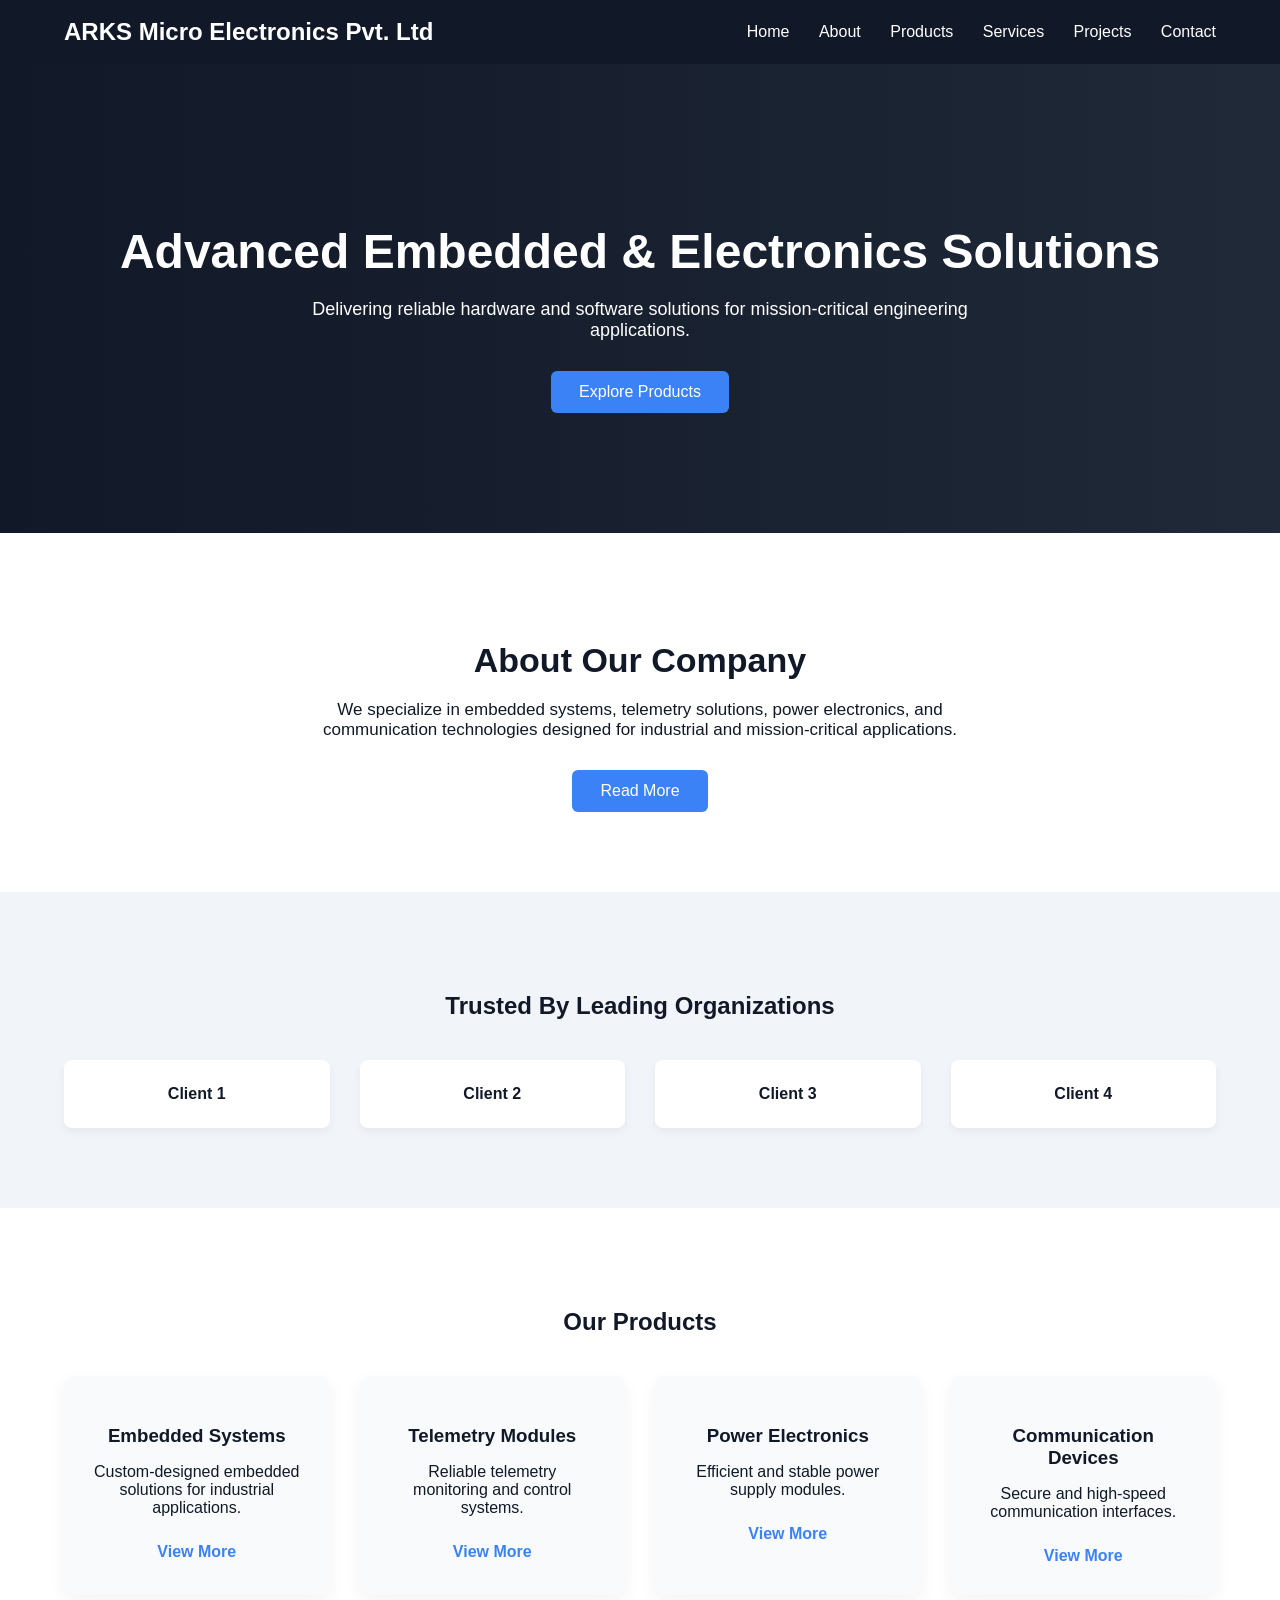
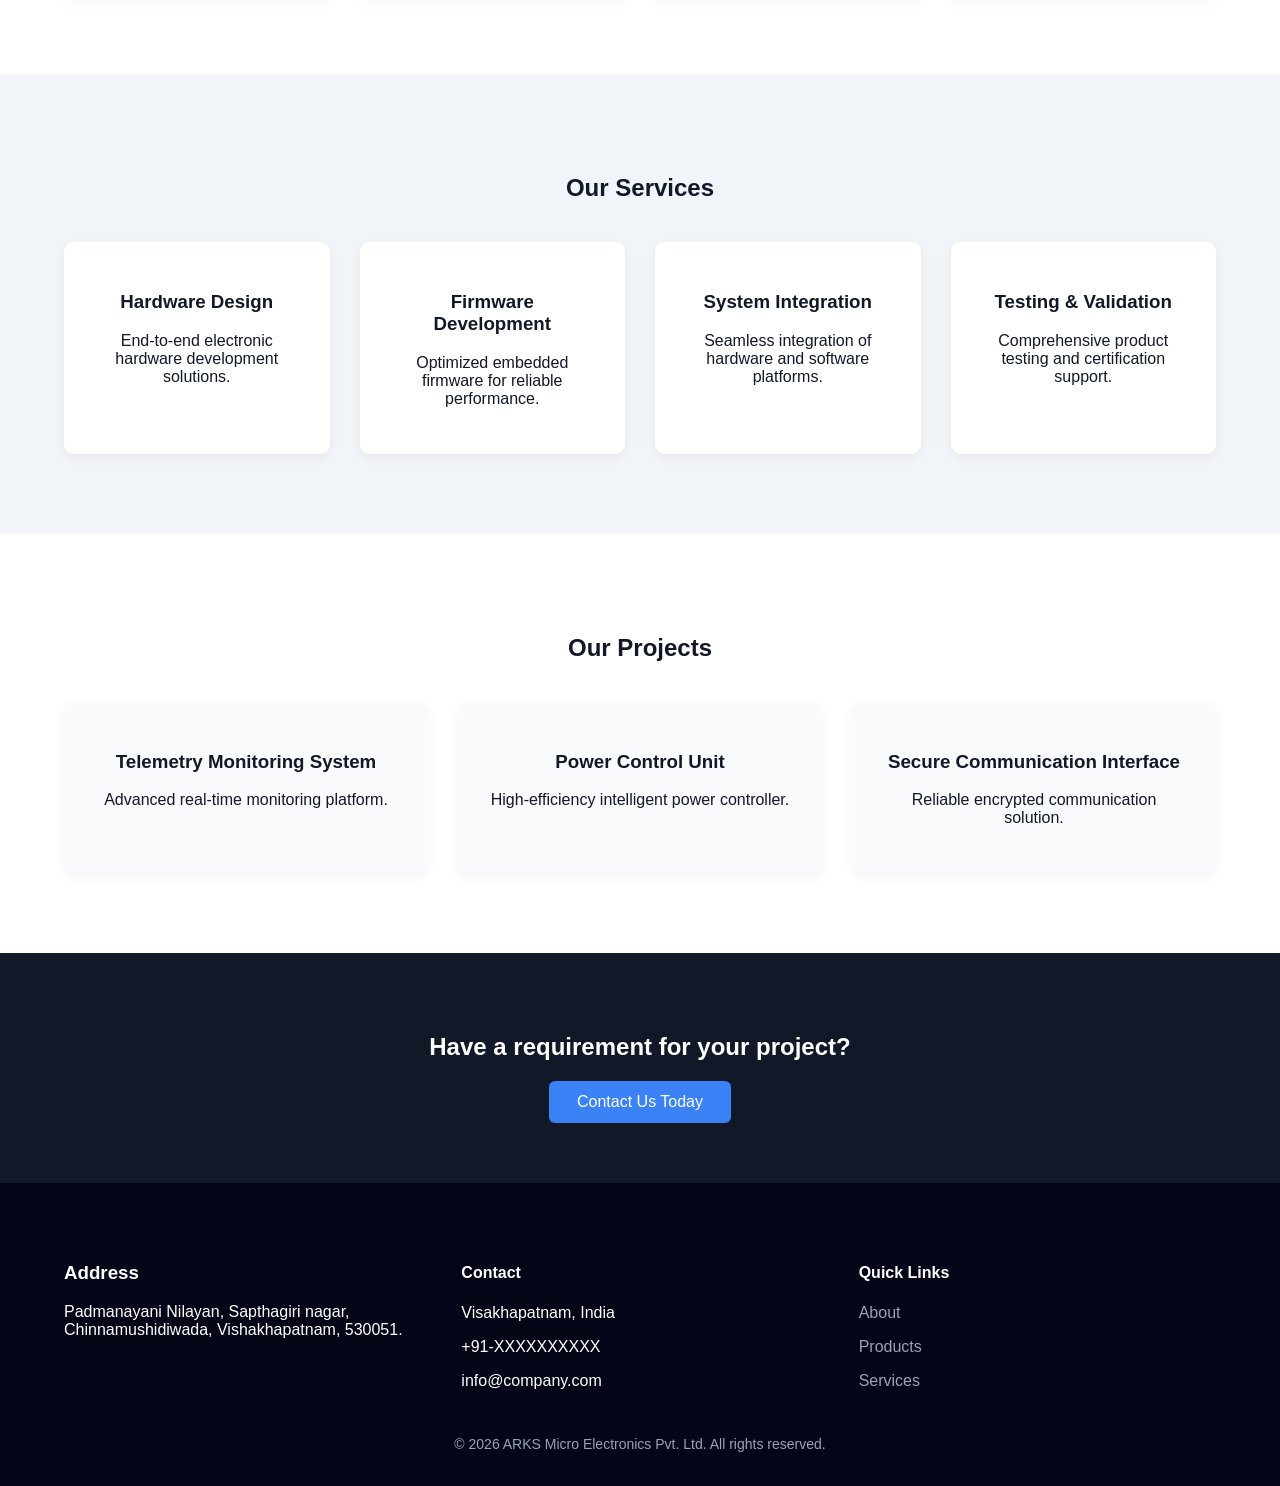
==== index.html @ 64c882c4 "added .html pages for home page" ====
<!DOCTYPE html>
<html lang="en">
<head>

<meta charset="UTF-8">
<meta name="viewport" content="width=device-width, initial-scale=1.0">

<title>ARKS Micro Electronics</title>

<link href="https://fonts.googleapis.com/css2?family=Inter:wght@300;400;600;700&display=swap" rel="stylesheet">

<link rel="stylesheet" href="css/style.css">

</head>

<body>

<header class="header">

<div class="container">

<div class="logo">
ARKS Micro Electronics Pvt. Ltd
</div>

<nav class="nav">

<a href="index.html">Home</a>
<a href="about.html">About</a>
<a href="products.html">Products</a>
<a href="services.html">Services</a>
<a href="projects.html">Projects</a>
<a href="contact.html">Contact</a>

</nav>

</div>

</header>

<section class="hero">

<div class="container">

<h1>Advanced Embedded & Electronics Solutions</h1>

<p>
Delivering reliable hardware and software solutions
for mission-critical engineering applications.
</p>

<a href="products.html" class="btn">
Explore Products
</a>

</div>

</section>

<section class="about-preview">

<div class="container">

<h2>About Our Company</h2>

<p>

We specialize in embedded systems, telemetry solutions,
power electronics, and communication technologies
designed for industrial and mission-critical applications.

</p>

<a href="about.html" class="btn">
Read More
</a>

</div>

</section>

<section class="clients">

<div class="container">

<h2>Trusted By Leading Organizations</h2>

<div class="client-grid">

<div>Client 1</div>
<div>Client 2</div>
<div>Client 3</div>
<div>Client 4</div>

</div>

</div>

</section>


<section class="products-preview">

<div class="container">

<h2>Our Products</h2>

<div class="product-grid">

<div class="card">
<h3>Embedded Systems</h3>
<p>Custom-designed embedded solutions for industrial applications.</p>
<a href="products.html">View More</a>
</div>

<div class="card">
<h3>Telemetry Modules</h3>
<p>Reliable telemetry monitoring and control systems.</p>
<a href="products.html">View More</a>
</div>

<div class="card">
<h3>Power Electronics</h3>
<p>Efficient and stable power supply modules.</p>
<a href="products.html">View More</a>
</div>

<div class="card">
<h3>Communication Devices</h3>
<p>Secure and high-speed communication interfaces.</p>
<a href="products.html">View More</a>
</div>

</div>

</div>

</section>


<section class="services-preview">

<div class="container">

<h2>Our Services</h2>

<div class="service-grid">

<div class="service-box">
<h3>Hardware Design</h3>
<p>End-to-end electronic hardware development solutions.</p>
</div>

<div class="service-box">
<h3>Firmware Development</h3>
<p>Optimized embedded firmware for reliable performance.</p>
</div>

<div class="service-box">
<h3>System Integration</h3>
<p>Seamless integration of hardware and software platforms.</p>
</div>

<div class="service-box">
<h3>Testing & Validation</h3>
<p>Comprehensive product testing and certification support.</p>
</div>

</div>

</div>

</section>


<section class="projects-preview">

<div class="container">

<h2>Our Projects</h2>

<div class="project-grid">

<div class="project-card">
<h3>Telemetry Monitoring System</h3>
<p>Advanced real-time monitoring platform.</p>
</div>

<div class="project-card">
<h3>Power Control Unit</h3>
<p>High-efficiency intelligent power controller.</p>
</div>

<div class="project-card">
<h3>Secure Communication Interface</h3>
<p>Reliable encrypted communication solution.</p>
</div>

</div>

</div>

</section>


<section class="contact-strip">

<div class="container">

<h2>Have a requirement for your project?</h2>

<a href="contact.html" class="btn">
Contact Us Today
</a>

</div>

</section>


<footer class="footer">

<div class="container footer-grid">

<div>
<h3>Address</h3>
<p>Padmanayani Nilayan, Sapthagiri nagar, Chinnamushidiwada, Vishakhapatnam, 530051.</p>
</div>

<div>
<h4>Contact</h4>
<p>Visakhapatnam, India</p>
<p>+91-XXXXXXXXXX</p>
<p>info@company.com</p>
</div>

<div>
<h4>Quick Links</h4>
<p><a href="about.html">About</a></p>
<p><a href="products.html">Products</a></p>
<p><a href="services.html">Services</a></p>
</div>

</div>

<p class="copyright">
© 2026 ARKS Micro Electronics Pvt. Ltd. All rights reserved.
</p>

</footer>
---- css/style.css ----
body{
margin:0;
font-family:Arial, sans-serif;;
background:#f8fafc;
color:#111827;
}

/* container */

.container{
width:90%;
max-width:1200px;
margin:auto;
}

/* header */

.header{
background:#111827;
padding:18px 0;
box-shadow:0 4px 10px rgba(0,0,0,0.1);
}

/* navbar layout */

.header .container{
display:flex;
justify-content:space-between;
align-items:center;
}

/* logo */

.logo{
color:white;
font-size:24px;
font-weight:bold;
}

/* navigation */

.nav a{
color:white;
text-decoration:none;
margin-left:25px;
font-size:16px;
transition:0.3s;
}

/* hover effect */

.nav a:hover{
color:#3b82f6;
}

.hero{
background:linear-gradient(to right,#111827,#1f2937);
color:white;
padding:120px 0;
text-align:center;
}

.hero h1{
font-size:48px;
margin-bottom:20px;
}

.hero p{
font-size:18px;
max-width:700px;
margin:auto;
margin-bottom:30px;
}

/* button */

.btn{
display:inline-block;
padding:12px 28px;
background:#3b82f6;
color:white;
text-decoration:none;
border-radius:6px;
transition:0.3s;
}

.btn:hover{
background:#2563eb;
}

.about-preview{
padding:80px 0;
text-align:center;
background:white;
}

.about-preview h2{
font-size:34px;
margin-bottom:20px;
}

.about-preview p{
max-width:700px;
margin:auto;
margin-bottom:30px;
font-size:17px;
}

.clients{
background:#f1f5f9;
padding:80px 0;
text-align:center;
}

.client-grid{
display:grid;
grid-template-columns:repeat(4,1fr);
gap:30px;
margin-top:40px;
}

.client-grid div{
background:white;
padding:25px;
border-radius:8px;
box-shadow:0 4px 10px rgba(0,0,0,0.05);
font-weight:bold;
}


.products-preview{
padding:80px 0;
background:white;
text-align:center;
}

.product-grid{
display:grid;
grid-template-columns:repeat(4,1fr);
gap:30px;
margin-top:40px;
}

.card{
background:#f8fafc;
padding:30px;
border-radius:10px;
box-shadow:0 6px 18px rgba(0,0,0,0.05);
transition:0.3s;
}

.card:hover{
transform:translateY(-8px);
box-shadow:0 12px 30px rgba(0,0,0,0.08);
}

.card h3{
margin-bottom:15px;
}

.card a{
display:inline-block;
margin-top:10px;
color:#3b82f6;
text-decoration:none;
font-weight:bold;
}


.services-preview{
background:#f1f5f9;
padding:80px 0;
text-align:center;
}

.service-grid{
display:grid;
grid-template-columns:repeat(4,1fr);
gap:30px;
margin-top:40px;
}

.service-box{
background:white;
padding:30px;
border-radius:10px;
box-shadow:0 4px 12px rgba(0,0,0,0.05);
transition:0.3s;
}

.service-box:hover{
transform:translateY(-6px);
}


.projects-preview{
padding:80px 0;
background:white;
text-align:center;
}

.project-grid{
display:grid;
grid-template-columns:repeat(3,1fr);
gap:30px;
margin-top:40px;
}

.project-card{
background:#f8fafc;
padding:30px;
border-radius:10px;
box-shadow:0 4px 12px rgba(0,0,0,0.05);
transition:0.3s;
}

.project-card:hover{
transform:translateY(-6px);
}


.contact-strip{
background:#111827;
color:white;
padding:60px 0;
text-align:center;
}

.contact-strip h2{
margin-bottom:20px;
}


.footer{
background:#020617;
color:white;
padding:60px 0 20px 0;
}

.footer-grid{
display:grid;
grid-template-columns:repeat(3,1fr);
gap:40px;
}

.footer a{
color:#9ca3af;
text-decoration:none;
}

.footer a:hover{
color:white;
}

.copyright{
text-align:center;
margin-top:30px;
font-size:14px;
color:#9ca3af;
}



/* PAGE TITLE SECTION */

.page-title{

background:#1f2937;
color:white;
padding:80px 0;
text-align:center;

}

.page-title h1{

font-size:40px;
margin-bottom:10px;

}


/* ABOUT PAGE SECTIONS */

.about-section{

padding:70px 0;

}

.light-bg{

background:#f1f5f9;

}

.about-section h2{

margin-bottom:20px;

font-size:30px;

}

.about-section p{

max-width:800px;

font-size:18px;

line-height:1.7;

}


/* PRODUCTS PAGE LAYOUT */

.products-page{

padding:80px 0;

}

/* CATEGORY BAR (HORIZONTAL) */

.category-bar{

display:flex;

justify-content:center;

gap:20px;

margin-bottom:40px;

flex-wrap:wrap;

}


.category-btn{

padding:12px 22px;

border:none;

background:#e5e7eb;

color:#111827;

font-size:16px;

font-weight:600;

border-radius:30px;

cursor:pointer;

transition:0.3s;

}


/* hover effect */

.category-bar button:hover{

background:#3b82f6;

color:white;

}

/* ACTIVE CATEGORY BUTTON */

.category-btn.active{

background:#2563eb;

color:white;

box-shadow:0 6px 18px rgba(37,99,235,0.35);

}

/* PRODUCT CARDS */

.product-card{

background:#f8fafc;

padding:25px;

margin-bottom:20px;

border-radius:10px;

box-shadow:0 5px 15px rgba(0,0,0,0.05);

transition:0.3s;

}


.product-card:hover{

transform:translateY(-5px);

}


/* HIDE ALL CATEGORIES FIRST */

.product-category{

display:none;

grid-template-columns:repeat(2,1fr);

gap:25px;

}


/* SHOW DEFAULT CATEGORY */

.product-category.embedded{

display:grid;

}


/* PRODUCT CARD IMPROVEMENT */

.product-card{

background:white;

padding:25px;

border-radius:12px;

box-shadow:0 8px 25px rgba(0,0,0,0.06);

transition:0.3s;

}


.product-card:hover{

transform:translateY(-6px);

box-shadow:0 14px 35px rgba(0,0,0,0.12);

}


/* SHOW FIRST CATEGORY DEFAULT */

.product-category.embedded{

display:block;

}


.product-card img{

width:100%;

height:auto;

border-radius:8px;

margin-bottom:15px;

}
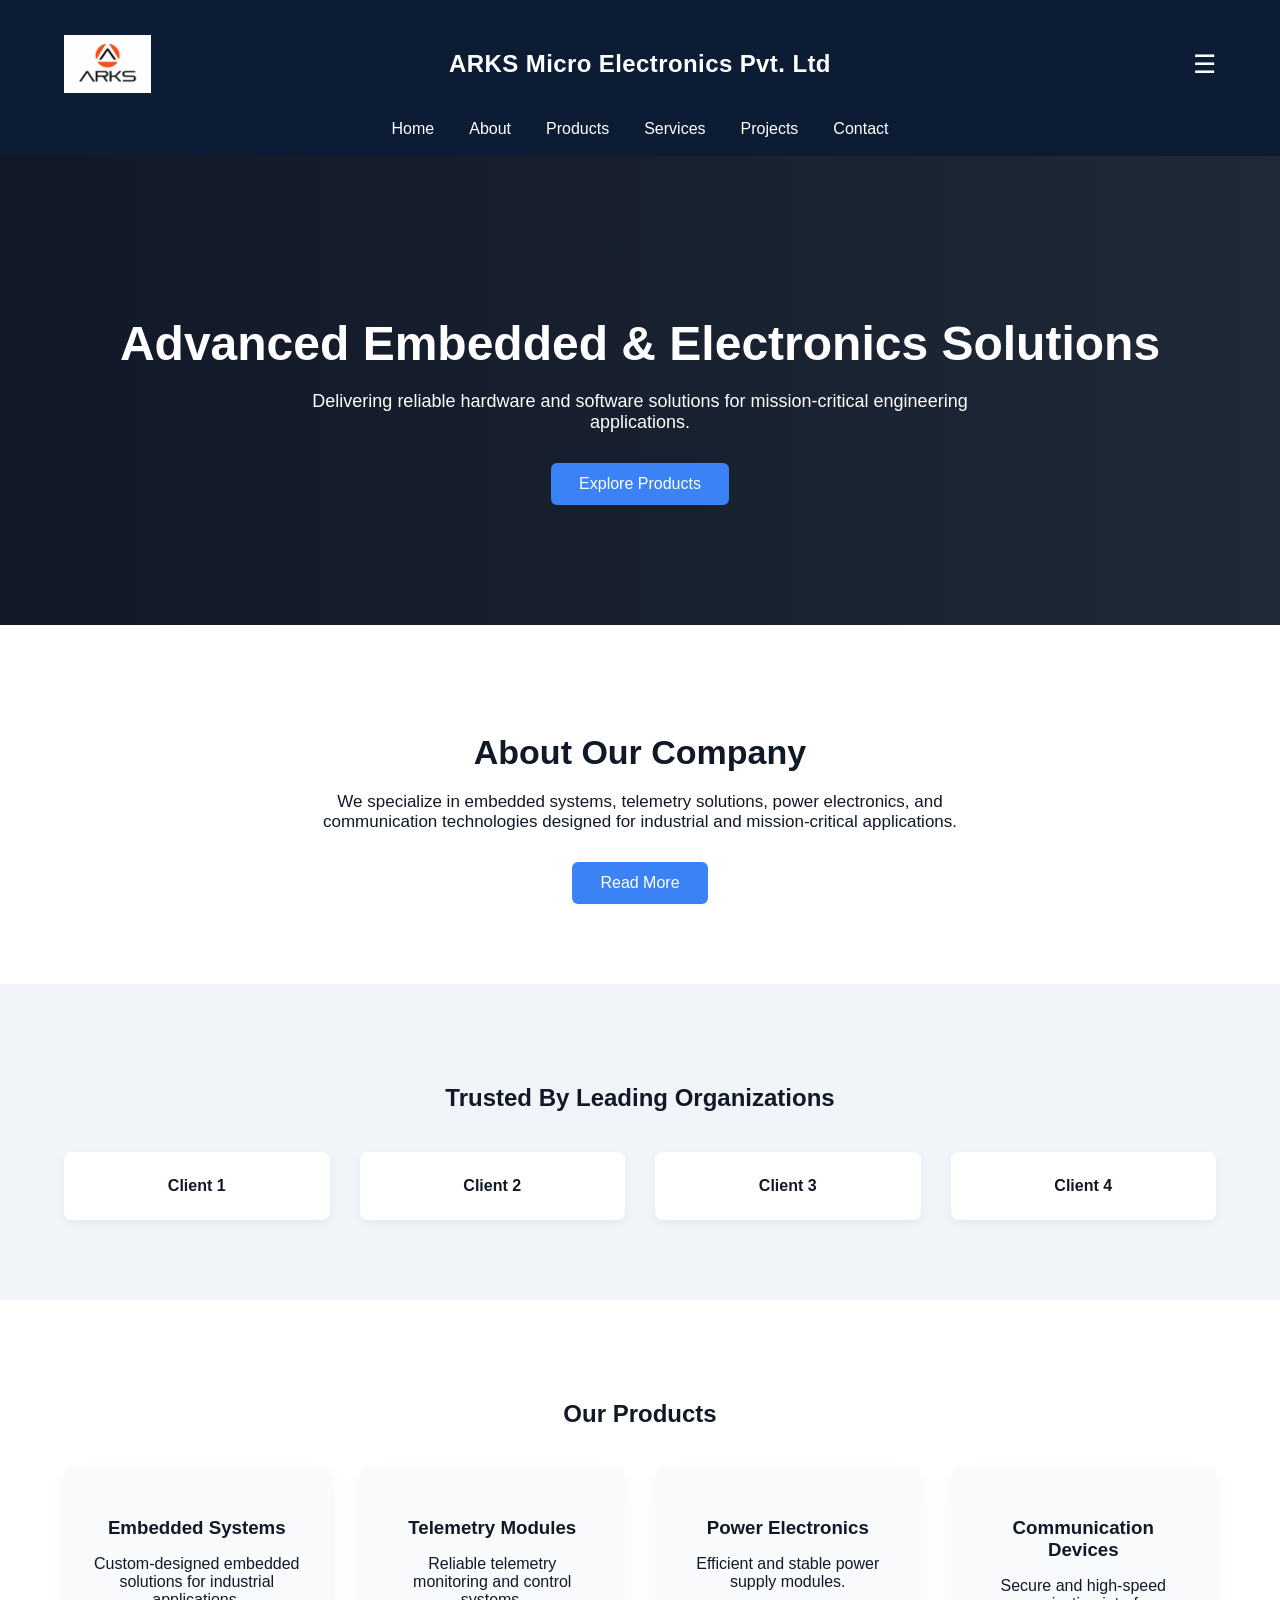
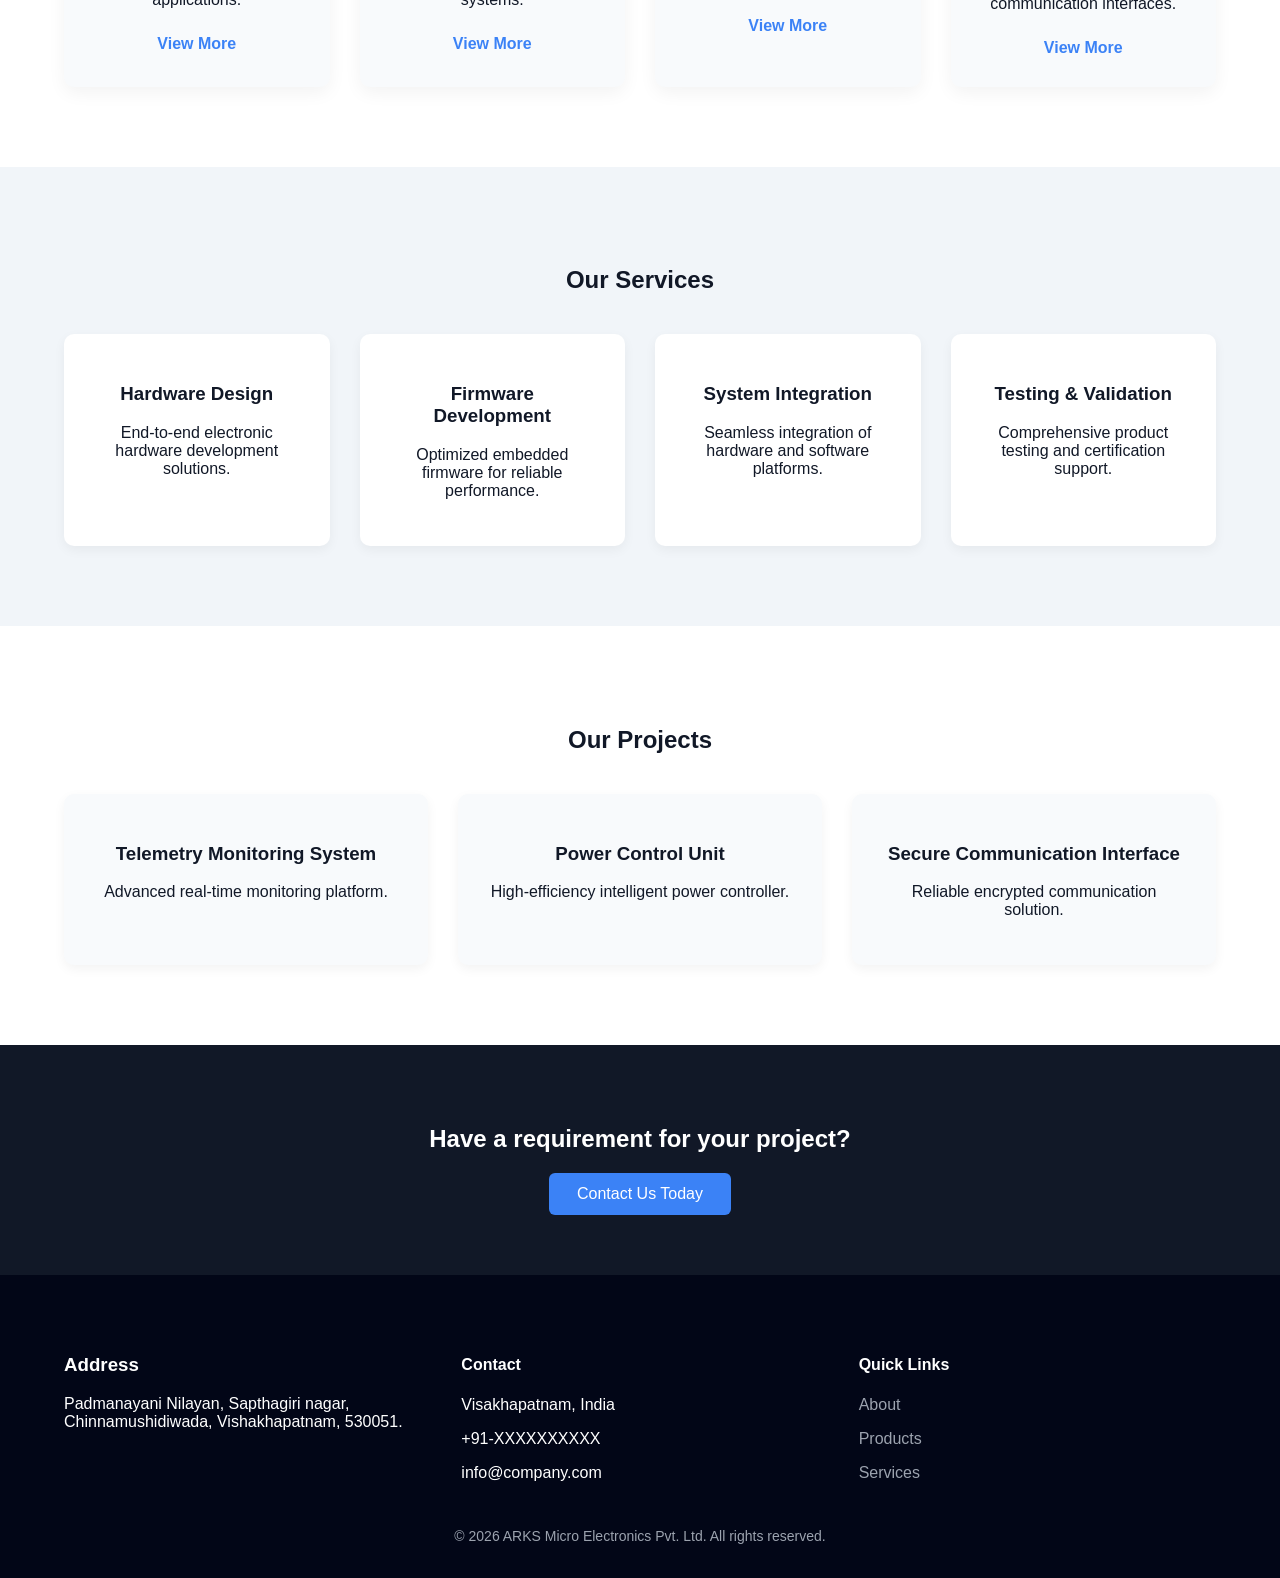
==== commit 502e4034: "updated html files" ====
--- a/index.html
+++ b/index.html
@@ -17,13 +17,42 @@
 
 <header class="header">
 
-<div class="container">
-
-<div class="logo">
+<div class="top-header container">
+
+<div class="logo-left">
+<img src="images/logo.png" alt="Company Logo">
+</div>
+
+
+<div class="company-title-center">
 ARKS Micro Electronics Pvt. Ltd
 </div>
 
-<nav class="nav">
+
+<div class="menu-icon" onclick="toggleDropdown()">
+☰
+
+<div id="dropdownMenu" class="dropdown-menu">
+
+<a href="#">Login</a>
+<a href="#">Careers</a>
+<a href="#">Application</a>
+
+<div class="dropdown-divider"></div>
+
+<a href="#">Embedded Systems</a>
+<a href="#">Telemetry</a>
+<a href="#">Power Electronics</a>
+<a href="#">Communication</a>
+
+</div>
+
+</div>
+
+</div>
+
+
+<nav class="nav container">
 
 <a href="index.html">Home</a>
 <a href="about.html">About</a>
@@ -34,8 +63,6 @@
 
 </nav>
 
-</div>
-
 </header>
 
 <section class="hero">
@@ -248,3 +275,25 @@
 </p>
 
 </footer>
+
+
+
+<script>
+
+function toggleDropdown(){
+
+var menu = document.getElementById("dropdownMenu");
+
+if(menu.style.display === "block"){
+menu.style.display = "none";
+}
+else{
+menu.style.display = "block";
+}
+
+}
+
+</script>
+
+</body>
+</html>
--- a/css/style.css
+++ b/css/style.css
@@ -13,21 +13,6 @@
 margin:auto;
 }
 
-/* header */
-
-.header{
-background:#111827;
-padding:18px 0;
-box-shadow:0 4px 10px rgba(0,0,0,0.1);
-}
-
-/* navbar layout */
-
-.header .container{
-display:flex;
-justify-content:space-between;
-align-items:center;
-}
 
 /* logo */
 
@@ -39,10 +24,16 @@
 
 /* navigation */
 
+.nav{
+display:flex;
+justify-content:center;
+gap:35px;
+margin-top:10px;
+}
+
 .nav a{
 color:white;
 text-decoration:none;
-margin-left:25px;
 font-size:16px;
 transition:0.3s;
 }
@@ -461,19 +452,188 @@
 
 .product-category.embedded{
 
+display:grid;
+}
+
+.product-card img{
+
+width:100%;
+
+height:auto;
+
+border-radius:8px;
+
+margin-bottom:15px;
+
+}
+
+
+/* HEADER BACKGROUND */
+
+.header{
+background:#0b1c34;
+padding:18px 0;
+box-shadow:0 4px 10px rgba(0,0,0,0.1);
+}
+
+/* TOP HEADER STRUCTURE */
+
+.top-header{
+display:flex;
+align-items:center;
+justify-content:space-between;
+padding:10px 0;
+position:relative;
+}
+
+/* LOGO */
+
+.logo-left img{
+height:40px;
+}
+
+.logo-left{
+position:absolute;
+left:0;
+top:50%;
+transform:translateY(-50%);
+}
+
+/* COMPANY TITLE CENTER */
+
+.company-title{
+flex:1;
+text-align:center;
+color:white;
+font-size:22px;
+font-weight:600;
+}
+
+/* MENU ICON RIGHT */
+
+.menu-icon{
+font-size:28px;
+cursor:pointer;
+color:white;
+position:relative;
+}
+
+/* DROPDOWN MENU */
+
+.dropdown-menu{
+display:none;
+position:absolute;
+right:0;
+top:45px;
+background:#0b1c34;
+min-width:150px;
+border-radius:6px;
+box-shadow:0 4px 8px rgba(0,0,0,0.4);
+z-index:999;
+}
+
+/* DROPDOWN ITEMS */
+
+.dropdown-menu a{
 display:block;
-
-}
-
-
-.product-card img{
-
-width:100%;
-
-height:auto;
-
-border-radius:8px;
-
-margin-bottom:15px;
-
-}
+padding:12px;
+color:white;
+text-decoration:none;
+}
+
+/* HOVER EFFECT */
+
+.dropdown-menu a:hover{
+background:#1c3d6e;
+}
+
+
+
+/* ===== CENTERED COMPANY TITLE HEADER ===== */
+
+.top-header{
+position:relative;
+display:flex;
+align-items:center;
+height:72px;
+}
+
+/* LEFT LOGO */
+
+.logo-left{
+position:absolute;
+left:0;
+}
+
+.logo-left img{
+height:58px;
+width:auto;
+display:block;
+}
+
+/* CENTER TITLE (TRUE CENTER OF SCREEN) */
+
+.company-title-center{
+position:absolute;
+left:50%;
+transform:translateX(-50%);
+font-size:24px;
+font-weight:600;
+letter-spacing:.4px;
+color:white;
+white-space:nowrap;
+}
+
+/* RIGHT MENU ICON */
+
+.menu-icon{
+position:absolute;
+right:0;
+font-size:26px;
+cursor:pointer;
+color:white;
+transition:.2s ease;
+}
+
+.menu-icon:hover{
+transform:scale(1.08);
+}
+
+/* DROPDOWN MENU */
+
+.dropdown-menu{
+display:none;
+position:absolute;
+right:0;
+top:40px;
+background:#0b2a4a;
+min-width:180px;
+border-radius:6px;
+box-shadow:0 8px 20px rgba(0,0,0,0.35);
+overflow:hidden;
+z-index:999;
+}
+
+/* DROPDOWN LINKS */
+
+.dropdown-menu a{
+display:block;
+padding:8px 16px;
+font-size:13px;
+color:white;
+text-decoration:none;
+transition:.2s;
+}
+
+.dropdown-menu a:hover{
+background:#133b63;
+padding-left:20px;
+}
+
+/* DIVIDER LINE */
+
+.dropdown-divider{
+height:1px;
+background:#244e75;
+margin:6px 0;
+}
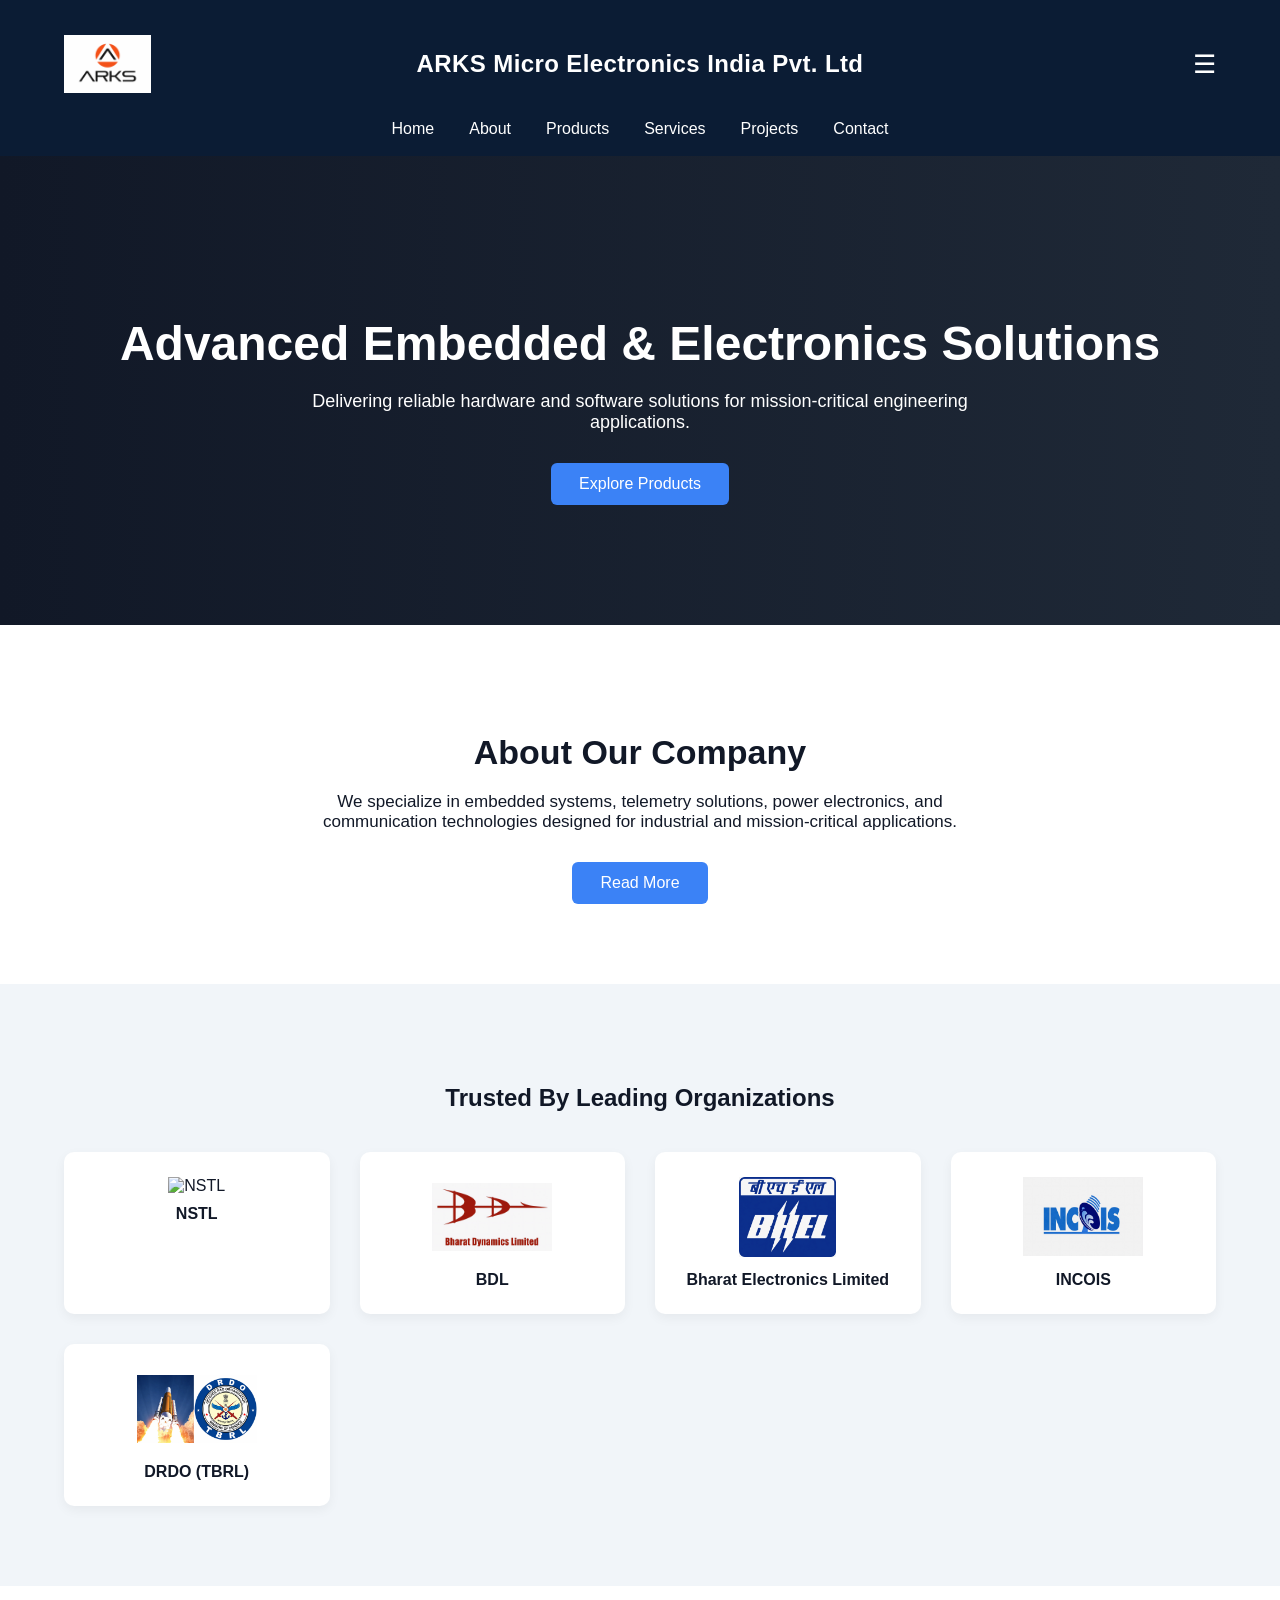
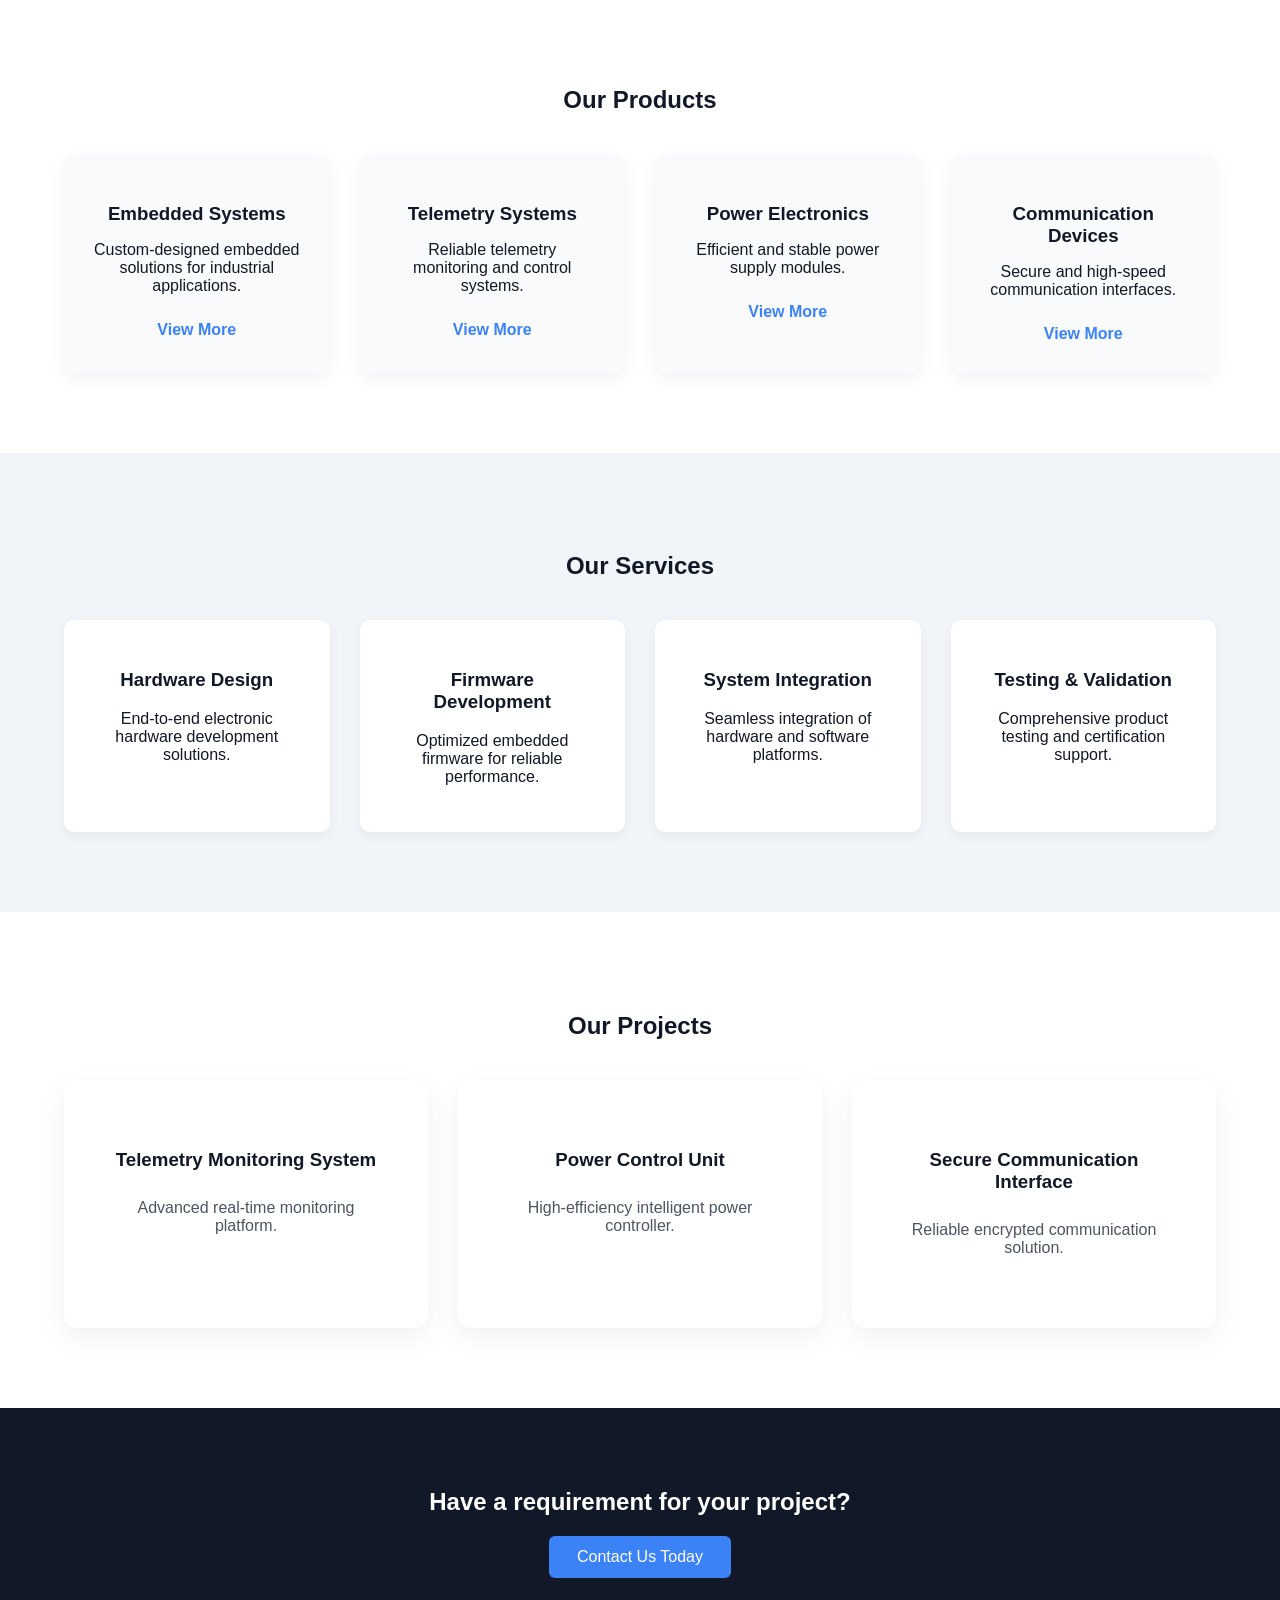
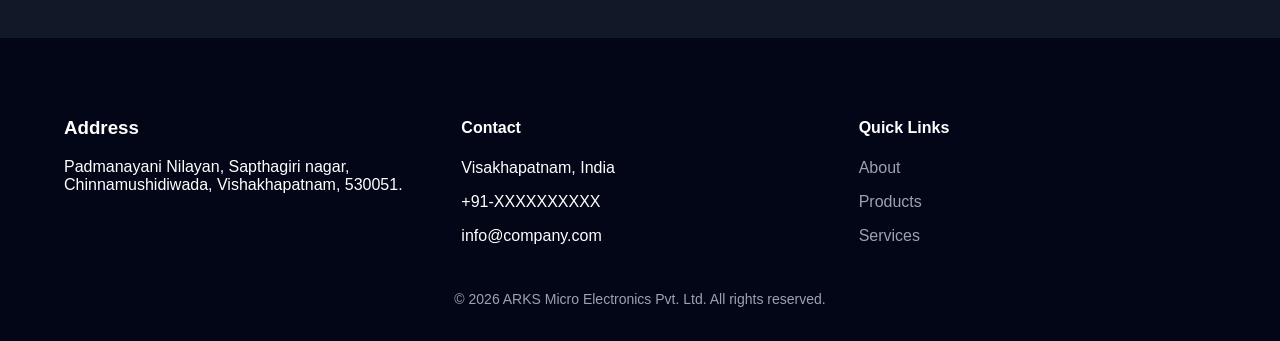
==== commit a277e70f: "changed html files as required" ====
--- a/index.html
+++ b/index.html
@@ -25,7 +25,7 @@
 
 
 <div class="company-title-center">
-ARKS Micro Electronics Pvt. Ltd
+ARKS Micro Electronics India Pvt. Ltd
 </div>
 
 
@@ -35,7 +35,7 @@
 <div id="dropdownMenu" class="dropdown-menu">
 
 <a href="#">Login</a>
-<a href="#">Careers</a>
+<a href="careers.html">Careers</a>
 <a href="#">Application</a>
 
 <div class="dropdown-divider"></div>
@@ -114,10 +114,30 @@
 
 <div class="client-grid">
 
-<div>Client 1</div>
-<div>Client 2</div>
-<div>Client 3</div>
-<div>Client 4</div>
+<div class="client-item">
+<img src="images/clients/nstl.png" alt="NSTL">
+<p>NSTL</p>
+</div>
+
+<div class="client-item">
+<img src="images/clients/bdl.png" alt="BDL">
+<p>BDL</p>
+</div>
+
+<div class="client-item">
+<img src="images/clients/bhel.png" alt="BHEL">
+<p>Bharat Electronics Limited</p>
+</div>
+
+<div class="client-item">
+<img src="images/clients/incois.png" alt="INCOIS">
+<p>INCOIS</p>
+</div>
+
+<div class="client-item">
+<img src="images/clients/drdo_tbrl.png" alt="DRDO_TBRL">
+<p>DRDO (TBRL)</p>
+</div>
 
 </div>
 
@@ -141,7 +161,7 @@
 </div>
 
 <div class="card">
-<h3>Telemetry Modules</h3>
+<h3>Telemetry Systems</h3>
 <p>Reliable telemetry monitoring and control systems.</p>
 <a href="products.html">View More</a>
 </div>
--- a/css/style.css
+++ b/css/style.css
@@ -105,17 +105,64 @@
 
 .client-grid{
 display:grid;
-grid-template-columns:repeat(4,1fr);
+grid-template-columns: repeat(auto-fit, minmax(220px, 1fr));
 gap:30px;
 margin-top:40px;
 }
 
-.client-grid div{
+/* CLIENTS SECTION */
+
+.client-item{
+
 background:white;
+
 padding:25px;
-border-radius:8px;
-box-shadow:0 4px 10px rgba(0,0,0,0.05);
-font-weight:bold;
+
+border-radius:10px;
+
+box-shadow:0 4px 12px rgba(0,0,0,0.05);
+
+text-align:center;
+
+transition:0.3s;
+
+}
+
+
+.client-item:hover{
+
+transform:translateY(-6px);
+
+box-shadow:0 10px 25px rgba(0,0,0,0.1);
+
+}
+
+
+/* CLIENT LOGO IMAGE */
+
+.client-item img{
+
+width:120px;
+
+height:80px;
+
+object-fit:contain;
+
+margin-bottom:10px;
+
+}
+
+
+/* CLIENT NAME */
+
+.client-item p{
+
+font-weight:600;
+
+color:#111827;
+
+margin:0;
+
 }
 
 
@@ -637,3 +684,350 @@
 background:#244e75;
 margin:6px 0;
 }
+
+
+
+/* SERVICES PAGE GRID */
+
+.services-page{
+
+padding:80px 0;
+
+}
+
+
+.services-grid{
+
+display:grid;
+
+grid-template-columns:repeat(3,1fr);
+
+gap:35px;
+
+}
+
+
+/* SERVICE CARD */
+
+.service-card{
+
+background:white;
+
+padding:35px;
+
+border-radius:14px;
+
+box-shadow:0 8px 28px rgba(0,0,0,0.06);
+
+transition:0.3s;
+
+}
+
+
+.service-card:hover{
+
+transform:translateY(-8px);
+
+box-shadow:0 16px 40px rgba(0,0,0,0.12);
+
+}
+
+
+.service-card h3{
+
+margin-bottom:15px;
+
+color:#111827;
+
+}
+
+
+.service-card p{
+
+color:#4b5563;
+
+line-height:1.6;
+
+}
+
+
+
+/* PROJECTS PAGE */
+
+.projects-page{
+
+padding:80px 0;
+
+}
+
+
+.projects-grid{
+
+display:grid;
+
+grid-template-columns:repeat(3,1fr);
+
+gap:35px;
+
+}
+
+
+/* PROJECT CARD */
+
+.project-card{
+
+background:white;
+
+border-radius:14px;
+
+overflow:hidden;
+
+box-shadow:0 10px 30px rgba(0,0,0,0.06);
+
+transition:0.3s;
+
+}
+
+
+.project-card:hover{
+
+transform:translateY(-8px);
+
+box-shadow:0 18px 45px rgba(0,0,0,0.12);
+
+}
+
+
+.project-card img{
+
+width:100%;
+
+height:200px;
+
+object-fit:cover;
+
+}
+
+
+.project-card h3{
+
+padding:20px 20px 10px;
+
+}
+
+
+.project-card p{
+
+padding:0 20px 25px;
+
+color:#4b5563;
+
+}
+
+
+
+/* CONTACT PAGE */
+
+.contact-page{
+
+padding:80px 0;
+
+}
+
+
+/* CONTACT LAYOUT */
+
+.contact-layout{
+
+display:grid;
+
+grid-template-columns:1fr 1fr;
+
+gap:60px;
+
+}
+
+
+/* CONTACT INFO */
+
+.contact-info h2{
+
+margin-bottom:20px;
+
+}
+
+
+.contact-info p{
+
+margin-bottom:20px;
+
+line-height:1.6;
+
+color:#4b5563;
+
+}
+
+
+/* CONTACT FORM */
+
+.contact-form form{
+
+display:flex;
+flex-direction:column;
+gap:14px;
+
+}
+
+
+/* LABEL STYLE */
+
+.contact-form label{
+
+font-weight:600;
+color:#111827;
+margin-top:10px;
+
+}
+
+
+/* INPUTS */
+
+.contact-form input,
+.contact-form textarea,
+.contact-form select{
+
+padding:12px;
+border:1px solid #d1d5db;
+border-radius:6px;
+font-size:15px;
+width:100%;
+
+}
+
+
+/* FOCUS EFFECT */
+
+.contact-form input:focus,
+.contact-form textarea:focus,
+.contact-form select:focus{
+
+outline:none;
+border-color:#2563eb;
+
+}
+
+
+/* BUTTON */
+
+.contact-form button{
+
+margin-top:15px;
+padding:14px;
+background:#2563eb;
+color:white;
+border:none;
+border-radius:6px;
+font-size:16px;
+cursor:pointer;
+transition:0.3s;
+
+}
+
+
+.contact-form button:hover{
+
+background:#1d4ed8;
+
+}
+
+
+/* CAREERS NOTE ABOVE CONTACT FORM */
+
+.careers-note{
+
+font-size:15px;
+
+margin-bottom:30px;
+
+color:#4b5563;
+
+}
+
+
+.careers-note a{
+
+color:#2563eb;
+
+font-weight:600;
+
+text-decoration:none;
+
+}
+
+
+.careers-note a:hover{
+
+text-decoration:underline;
+
+}
+
+
+
+/* CAREERS HERO BANNER */
+
+.careers-hero{
+
+background:url("../images/careers-banner.png") center/cover no-repeat;
+
+height:420px;
+
+position:relative;
+
+display:flex;
+
+align-items:center;
+
+}
+
+
+/* DARK OVERLAY FOR TEXT VISIBILITY */
+
+.careers-overlay{
+
+background:rgba(0,0,0,0.55);
+
+width:100%;
+
+height:100%;
+
+display:flex;
+
+align-items:center;
+
+}
+
+
+/* HERO TEXT */
+
+.careers-hero h1{
+
+color:white;
+
+font-size:48px;
+
+margin-bottom:20px;
+
+}
+
+
+.careers-hero p{
+
+color:white;
+
+max-width:700px;
+
+line-height:1.7;
+
+font-size:18px;
+
+}
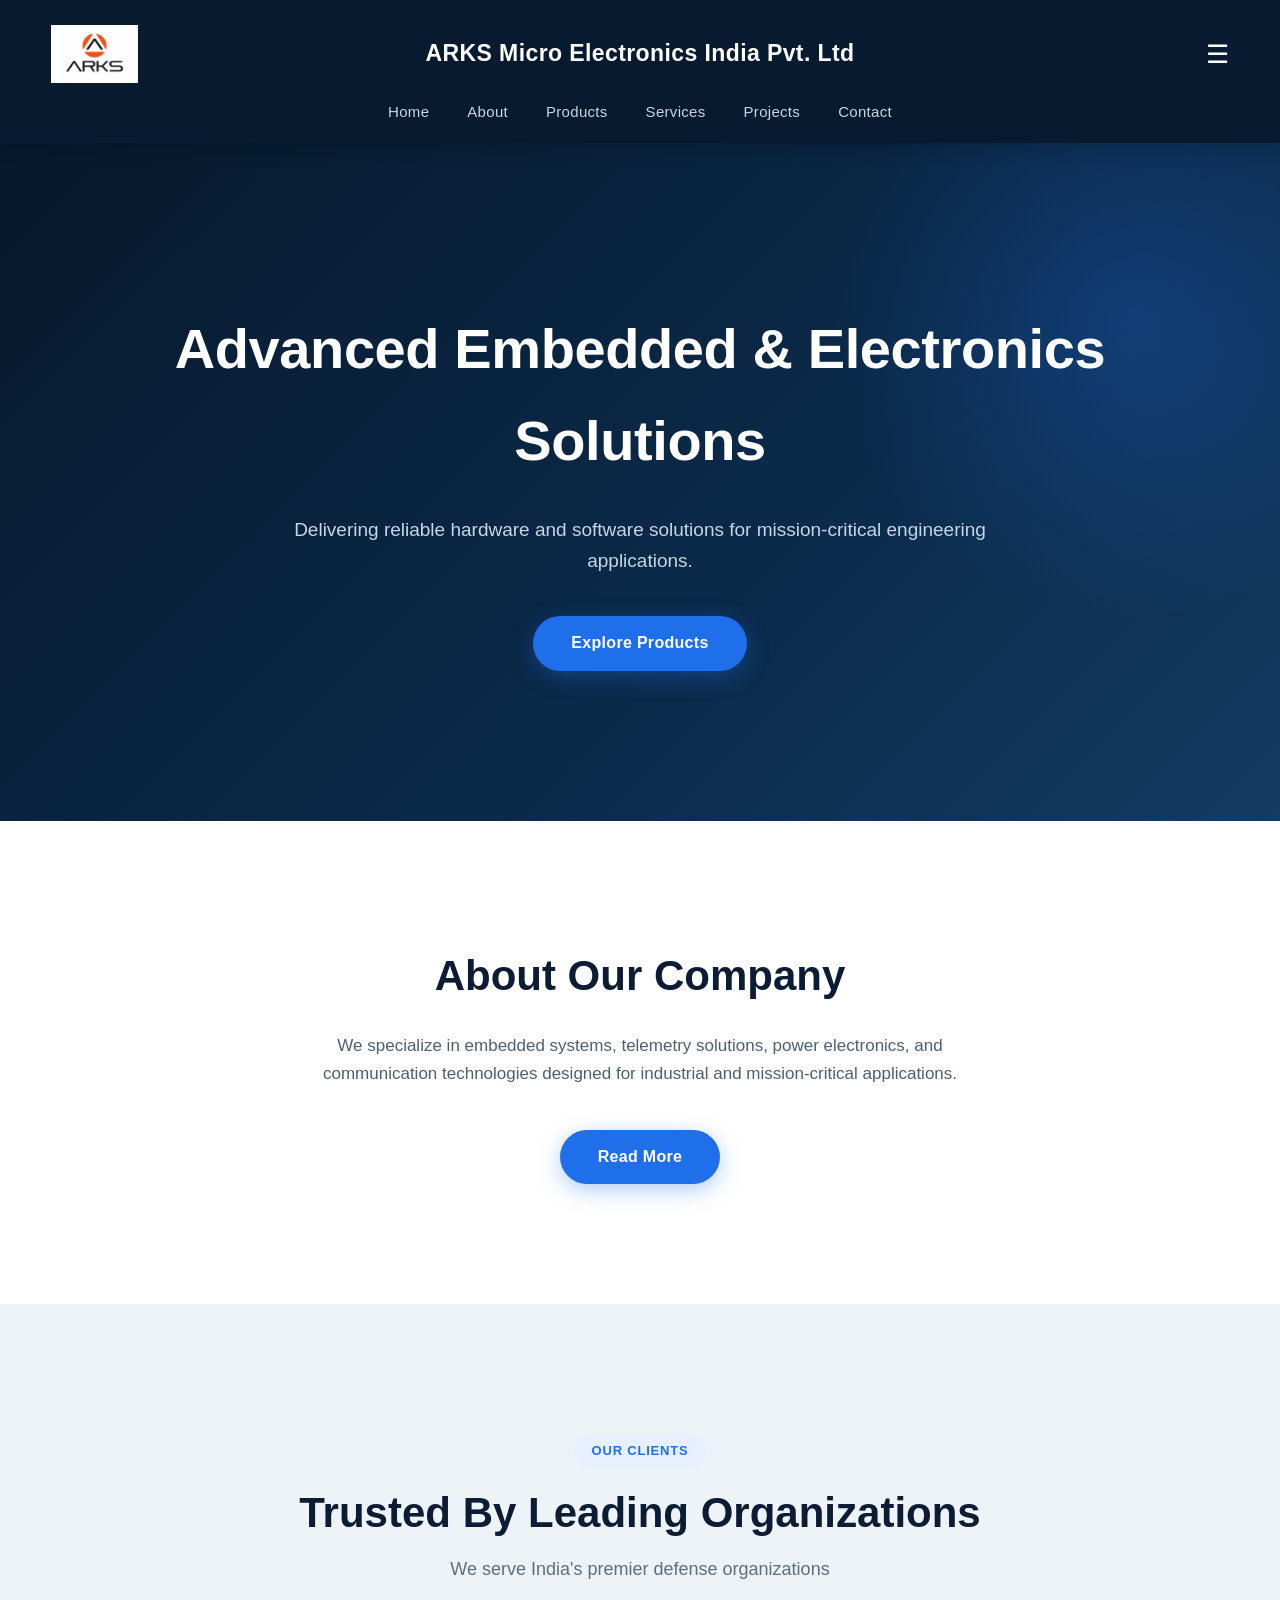
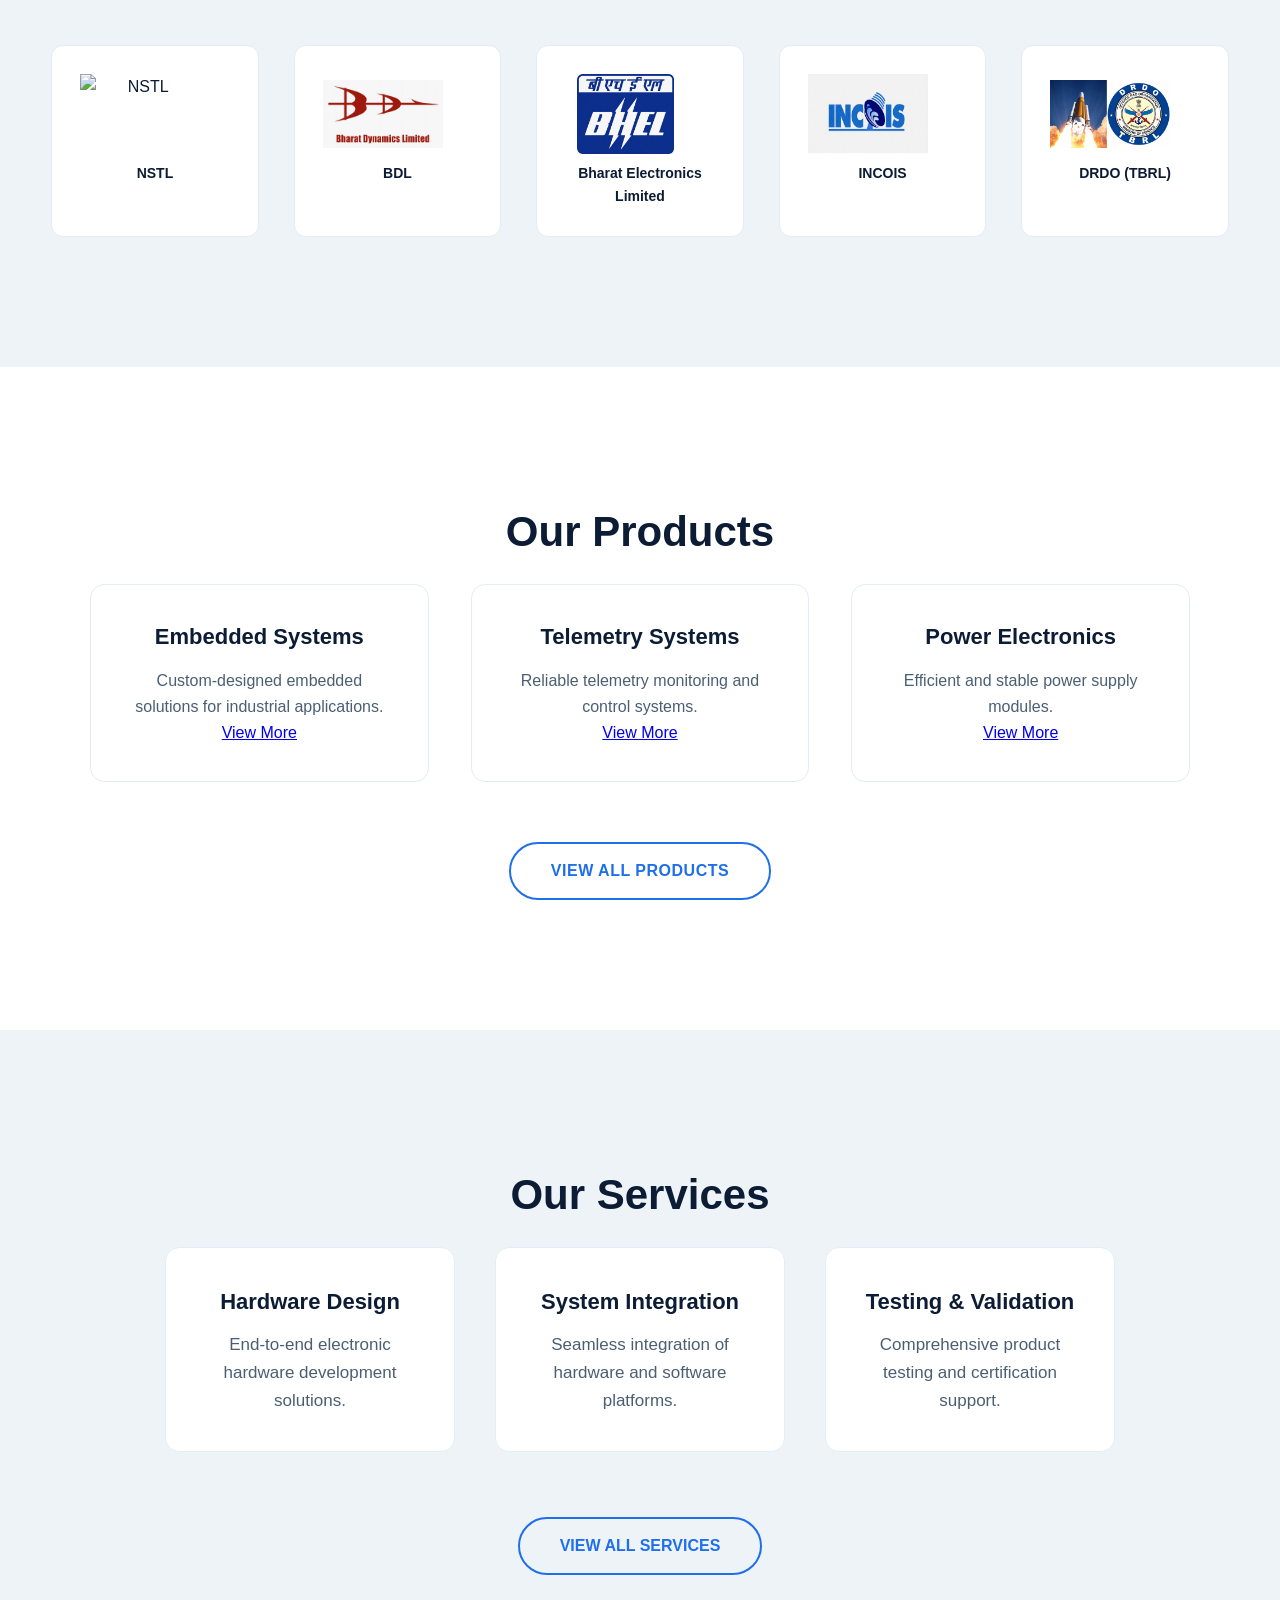
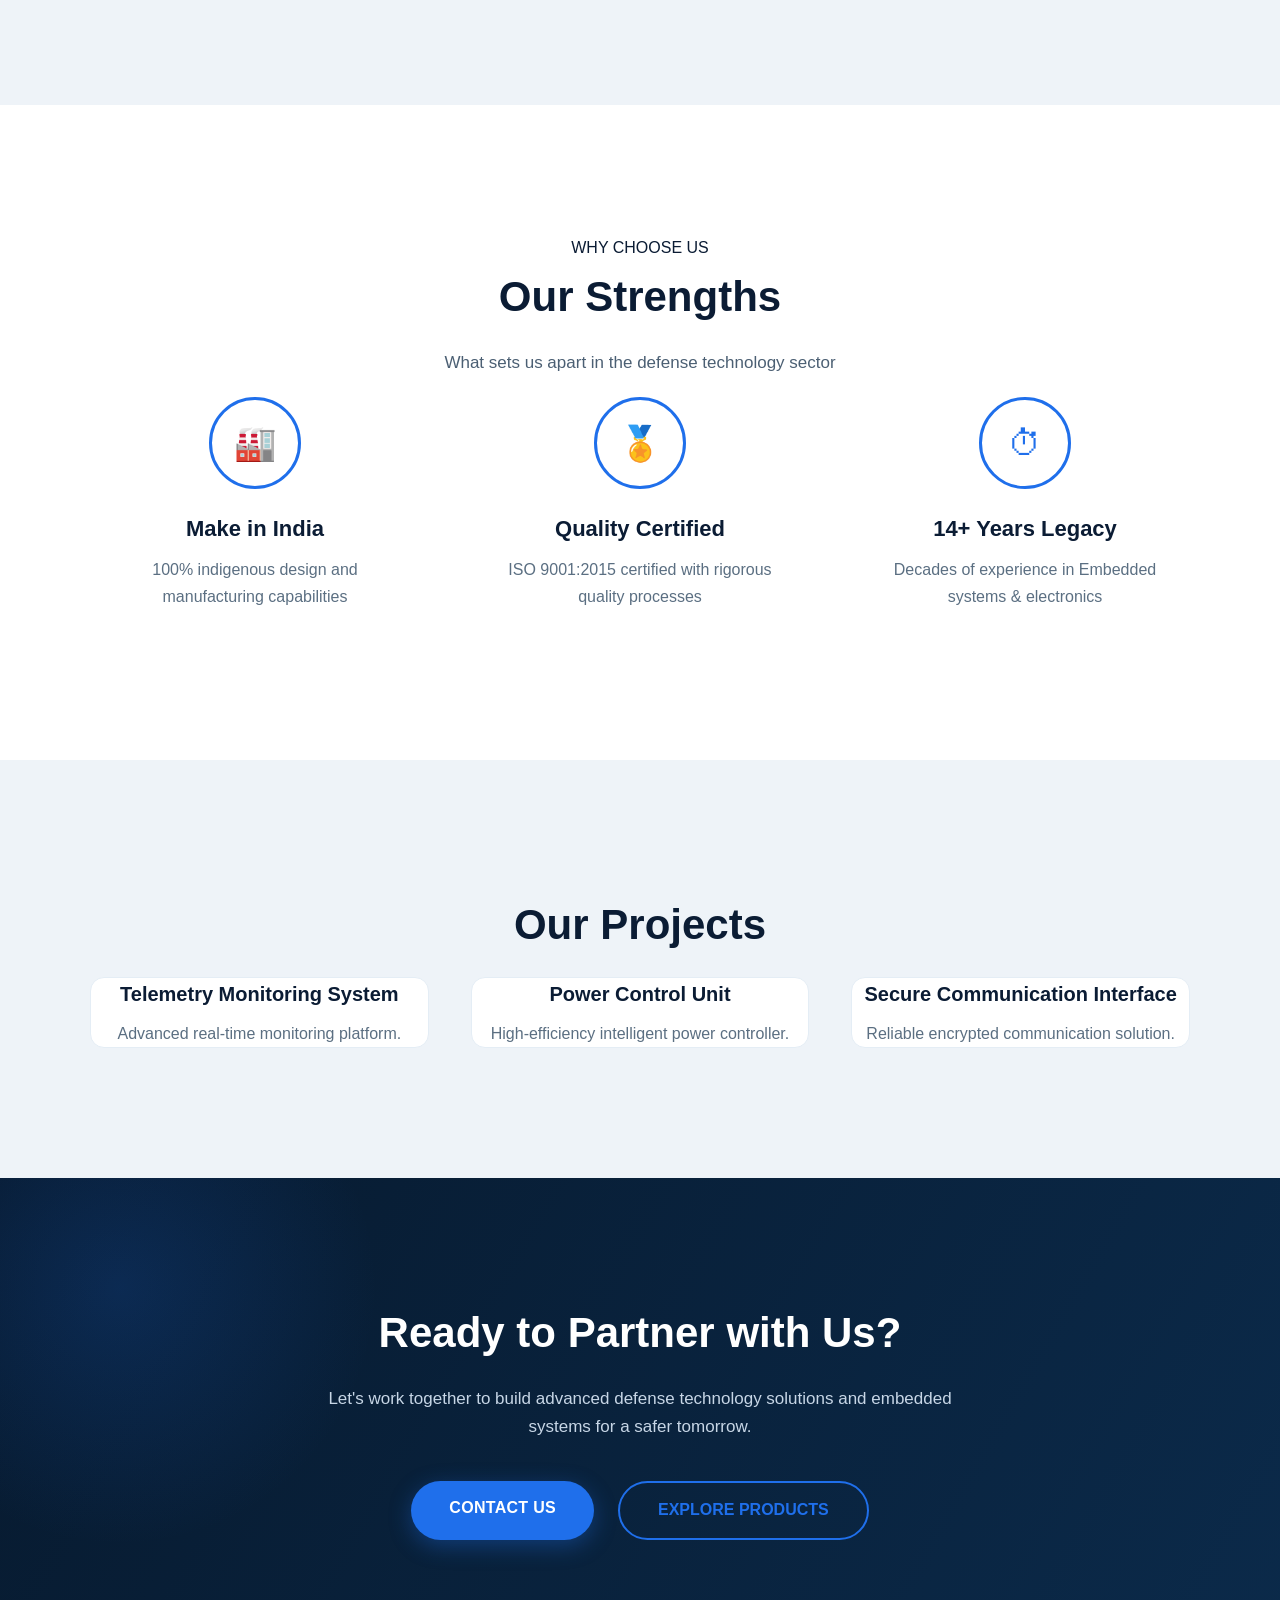
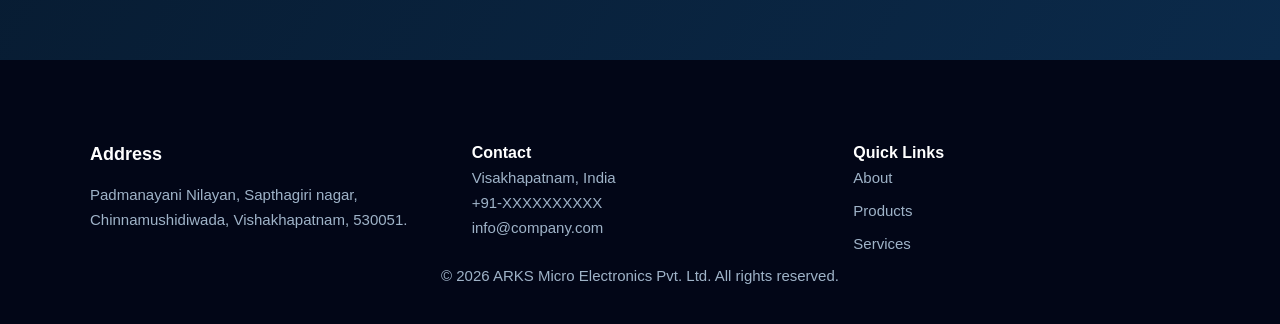
==== commit 6313e616: "updated all html pages" ====
--- a/index.html
+++ b/index.html
@@ -110,7 +110,17 @@
 
 <div class="container">
 
+<div class="clients-heading">
+
+<span class="clients-tag">OUR CLIENTS</span>
+
 <h2>Trusted By Leading Organizations</h2>
+
+<p class="clients-subtitle">
+We serve India's premier defense organizations
+</p>
+
+</div>
 
 <div class="client-grid">
 
@@ -172,11 +182,13 @@
 <a href="products.html">View More</a>
 </div>
 
-<div class="card">
-<h3>Communication Devices</h3>
-<p>Secure and high-speed communication interfaces.</p>
-<a href="products.html">View More</a>
-</div>
+</div>
+
+<div class="view-products-btn-wrapper">
+
+<a href="products.html" class="view-products-btn">
+VIEW ALL PRODUCTS
+</a>
 
 </div>
 
@@ -199,11 +211,6 @@
 </div>
 
 <div class="service-box">
-<h3>Firmware Development</h3>
-<p>Optimized embedded firmware for reliable performance.</p>
-</div>
-
-<div class="service-box">
 <h3>System Integration</h3>
 <p>Seamless integration of hardware and software platforms.</p>
 </div>
@@ -215,10 +222,80 @@
 
 </div>
 
-</div>
-
-</section>
-
+<div class="view-services-btn-wrapper">
+
+<a href="services.html" class="view-services-btn">
+VIEW ALL SERVICES
+</a>
+
+</div>
+
+</div>
+
+</section>
+
+<!-- OUR STRENGTHS SECTION -->
+
+<section class="strengths-section">
+
+<div class="container">
+
+<span class="strengths-tag">WHY CHOOSE US</span>
+
+<h2 class="strengths-title">Our Strengths</h2>
+
+<p class="strengths-subtitle">
+What sets us apart in the defense technology sector
+</p>
+
+
+<div class="strengths-grid">
+
+
+<div class="strength-card">
+
+<div class="strength-icon">🏭</div>
+
+<h3>Make in India</h3>
+
+<p>
+100% indigenous design and manufacturing capabilities
+</p>
+
+</div>
+
+
+<div class="strength-card">
+
+<div class="strength-icon">🏅</div>
+
+<h3>Quality Certified</h3>
+
+<p>
+ISO 9001:2015 certified with rigorous quality processes
+</p>
+
+</div>
+
+
+<div class="strength-card">
+
+<div class="strength-icon">⏱</div>
+
+<h3>14+ Years Legacy</h3>
+
+<p>
+Decades of experience in Embedded systems & electronics
+</p>
+
+</div>
+
+
+</div>
+
+</div>
+
+</section>
 
 <section class="projects-preview">
 
@@ -254,11 +331,25 @@
 
 <div class="container">
 
-<h2>Have a requirement for your project?</h2>
-
-<a href="contact.html" class="btn">
-Contact Us Today
-</a>
+<h2 class="contact-title">
+Ready to Partner with Us?
+</h2>
+
+<p class="contact-subtitle">
+Let's work together to build advanced defense technology solutions and embedded systems for a safer tomorrow.
+</p>
+
+<div class="contact-buttons">
+
+<a href="contact.html" class="btn-primary">
+CONTACT US
+</a>
+
+<a href="products.html" class="btn-outline">
+EXPLORE PRODUCTS
+</a>
+
+</div>
 
 </div>
 
--- a/css/style.css
+++ b/css/style.css
@@ -1,1033 +1,3493 @@
+/* =====================================================
+ARKS MICRO ELECTRONICS
+ENTERPRISE DEFENSE UI SYSTEM
+MASTER STYLESHEET — DESKTOP VERSION
+===================================================== */
+
+
+/* ===============================
+RESET
+=============================== */
+
+*{
+margin:0;
+padding:0;
+box-sizing:border-box;
+}
+
+
+/* ===============================
+BODY
+=============================== */
+
 body{
-margin:0;
-font-family:Arial, sans-serif;;
-background:#f8fafc;
-color:#111827;
-}
-
-/* container */
+
+font-family:"Inter", "Segoe UI", Arial, sans-serif;
+
+background:#f6f8fb;
+
+color:#0b1c34;
+
+line-height:1.65;
+
+-webkit-font-smoothing:antialiased;
+
+}
+
+
+/* ===============================
+CONTAINER SYSTEM
+=============================== */
 
 .container{
-width:90%;
+
+width:92%;
+
 max-width:1200px;
+
 margin:auto;
-}
-
-
-/* logo */
-
-.logo{
+
+}
+
+
+/* ===============================
+TYPOGRAPHY SCALE
+=============================== */
+
+h1{
+
+font-size:54px;
+
+font-weight:700;
+
+letter-spacing:-.5px;
+
+}
+
+
+h2{
+
+font-size:42px;
+
+font-weight:600;
+
+margin-bottom:18px;
+
+}
+
+
+h3{
+
+font-size:22px;
+
+font-weight:600;
+
+margin-bottom:10px;
+
+}
+
+
+p{
+
+font-size:17px;
+
+color:#4b5f73;
+
+}
+
+
+/* ===============================
+SECTION SPACING SYSTEM
+=============================== */
+
+section{
+
+padding:110px 0;
+
+}
+
+
+/* ===============================
+HEADER
+=============================== */
+
+.header{
+
+background:#071a2f;
+
+padding:18px 0;
+
+box-shadow:0 6px 18px rgba(0,0,0,.15);
+
+position:sticky;
+
+top:0;
+
+z-index:999;
+
+}
+
+
+/* ===============================
+TOP HEADER STRUCTURE
+=============================== */
+
+.top-header{
+
+position:relative;
+
+display:flex;
+
+align-items:center;
+
+height:72px;
+
+}
+
+
+/* LOGO */
+
+.logo-left{
+
+position:absolute;
+
+left:0;
+
+}
+
+
+.logo-left img{
+
+height:58px;
+
+}
+
+
+/* CENTER TITLE */
+
+.company-title-center{
+
+position:absolute;
+
+left:50%;
+
+transform:translateX(-50%);
+
 color:white;
-font-size:24px;
-font-weight:bold;
-}
-
-/* navigation */
+
+font-size:23px;
+
+font-weight:600;
+
+letter-spacing:.4px;
+
+}
+
+
+/* MENU ICON */
+
+.menu-icon{
+
+position:absolute;
+
+right:0;
+
+font-size:26px;
+
+color:white;
+
+cursor:pointer;
+
+transition:.25s ease;
+
+}
+
+
+.menu-icon:hover{
+
+transform:scale(1.08);
+
+}
+
+
+/* ===============================
+NAVIGATION BAR
+=============================== */
 
 .nav{
+
 display:flex;
+
 justify-content:center;
+
+gap:38px;
+
+margin-top:10px;
+
+}
+
+
+.nav a{
+
+color:#c9d6e3;
+
+text-decoration:none;
+
+font-size:15px;
+
+font-weight:500;
+
+letter-spacing:.3px;
+
+transition:.25s ease;
+
+}
+
+
+.nav a:hover{
+
+color:#1f6feb;
+
+}
+
+
+/* ===============================
+DROPDOWN MENU
+=============================== */
+
+.dropdown-menu{
+
+display:none;
+
+position:absolute;
+
+right:0;
+
+top:44px;
+
+background:#0b2a4a;
+
+min-width:200px;
+
+border-radius:6px;
+
+overflow:hidden;
+
+box-shadow:0 12px 28px rgba(0,0,0,.35);
+
+animation:fadeDropdown .2s ease;
+
+}
+
+
+@keyframes fadeDropdown{
+
+from{
+
+opacity:0;
+
+transform:translateY(-8px);
+
+}
+
+to{
+
+opacity:1;
+
+transform:translateY(0);
+
+}
+
+}
+
+
+/* DROPDOWN LINKS */
+
+.dropdown-menu a{
+
+display:block;
+
+padding:12px 18px;
+
+font-size:14px;
+
+color:#e2edf7;
+
+text-decoration:none;
+
+transition:.2s ease;
+
+}
+
+
+.dropdown-menu a:hover{
+
+background:#123b66;
+
+padding-left:24px;
+
+}
+
+
+/* DIVIDER */
+
+.dropdown-divider{
+
+height:1px;
+
+background:#244e75;
+
+margin:6px 0;
+
+}
+
+
+/* ===============================
+BUTTON SYSTEM
+=============================== */
+
+.btn,
+
+.btn-primary{
+
+display:inline-block;
+
+padding:14px 38px;
+
+border-radius:40px;
+
+background:#1f6feb;
+
+color:white;
+
+text-decoration:none;
+
+font-weight:600;
+
+letter-spacing:.3px;
+
+transition:.3s ease;
+
+box-shadow:0 6px 22px rgba(31,111,235,.35);
+
+}
+
+
+.btn:hover,
+
+.btn-primary:hover{
+
+background:#175ed1;
+
+transform:translateY(-2px);
+
+}
+
+
+/* OUTLINE BUTTON */
+
+.btn-outline{
+
+padding:14px 38px;
+
+border-radius:40px;
+
+border:2px solid #1f6feb;
+
+color:#1f6feb;
+
+text-decoration:none;
+
+font-weight:600;
+
+transition:.3s ease;
+
+}
+
+
+.btn-outline:hover{
+
+background:#1f6feb;
+
+color:white;
+
+}
+
+
+
+
+/* ===============================
+HERO SECTION
+=============================== */
+
+.hero{
+
+background:
+linear-gradient(135deg,#06192c 0%, #0b2a4a 60%, #133b63 100%);
+
+color:white;
+
+text-align:center;
+
+padding:160px 0 150px 0;
+
+position:relative;
+
+overflow:hidden;
+
+}
+
+
+/* subtle engineering glow layer */
+
+.hero::after{
+
+content:"";
+
+position:absolute;
+
+width:600px;
+
+height:600px;
+
+background:radial-gradient(circle, rgba(31,111,235,.25) 0%, transparent 70%);
+
+top:-120px;
+
+right:-150px;
+
+z-index:0;
+
+}
+
+
+.hero .container{
+
+position:relative;
+
+z-index:1;
+
+}
+
+
+.hero h1{
+
+font-size:56px;
+
+margin-bottom:26px;
+
+letter-spacing:-.4px;
+
+}
+
+
+.hero p{
+
+max-width:720px;
+
+margin:auto;
+
+font-size:19px;
+
+color:#c7d6e6;
+
+margin-bottom:40px;
+
+}
+
+
+/* ===============================
+SECTION TITLE BLOCK SYSTEM
+=============================== */
+
+.section-tag{
+
+display:inline-block;
+
+padding:6px 18px;
+
+border-radius:20px;
+
+background:#e8f0ff;
+
+color:#1f6feb;
+
+font-size:13px;
+
+font-weight:600;
+
+letter-spacing:.8px;
+
+margin-bottom:14px;
+
+}
+
+
+.section-heading{
+
+text-align:center;
+
+margin-bottom:60px;
+
+}
+
+
+.section-heading h2{
+
+margin-bottom:10px;
+
+}
+
+
+.section-heading p{
+
+max-width:650px;
+
+margin:auto;
+
+color:#5b6f82;
+
+}
+
+
+/* ===============================
+ABOUT PREVIEW SECTION
+=============================== */
+
+.about-preview{
+
+background:white;
+
+text-align:center;
+
+padding:120px 0;
+
+}
+
+
+.about-preview h2{
+
+margin-bottom:22px;
+
+}
+
+
+.about-preview p{
+
+max-width:720px;
+
+margin:auto;
+
+margin-bottom:36px;
+
+}
+
+
+/* CTA spacing refinement */
+
+.about-preview .btn{
+
+margin-top:6px;
+
+}
+
+
+/* ===============================
+CLIENTS SECTION
+=============================== */
+
+.clients{
+
+background:#eef3f8;
+
+text-align:center;
+
+padding:130px 0;
+
+}
+
+
+.clients-heading{
+
+margin-bottom:60px;
+
+}
+
+
+.clients-tag{
+
+display:inline-block;
+
+padding:6px 18px;
+
+border-radius:20px;
+
+background:#e8f0ff;
+
+color:#1f6feb;
+
+font-size:13px;
+
+font-weight:600;
+
+letter-spacing:.8px;
+
+margin-bottom:10px;
+
+}
+
+
+.clients-heading h2{
+
+margin-bottom:8px;
+
+}
+
+
+.clients-subtitle{
+
+color:#5b6f82;
+
+font-size:18px;
+
+}
+
+
+/* CLIENT GRID */
+
+.client-grid{
+
+display:grid;
+
+grid-template-columns:repeat(5,1fr);
+
 gap:35px;
-margin-top:10px;
-}
-
-.nav a{
+
+margin-top:40px;
+
+}
+
+
+/* CLIENT CARD */
+
+.client-item{
+
+background:white;
+
+padding:28px;
+
+border-radius:12px;
+
+border:1px solid #e3ebf5;
+
+transition:.35s ease;
+
+position:relative;
+
+overflow:hidden;
+
+}
+
+
+.client-item::after{
+
+content:"";
+
+position:absolute;
+
+inset:0;
+
+background:linear-gradient(120deg, transparent, rgba(31,111,235,.08), transparent);
+
+opacity:0;
+
+transition:.4s ease;
+
+}
+
+
+.client-item:hover{
+
+transform:translateY(-6px);
+
+box-shadow:0 14px 34px rgba(0,0,0,.08);
+
+}
+
+
+.client-item:hover::after{
+
+opacity:1;
+
+}
+
+
+.client-item img{
+
+width:120px;
+
+height:80px;
+
+object-fit:contain;
+
+margin-bottom:8px;
+
+}
+
+
+/* CLIENT LABEL */
+
+.client-item p{
+
+font-size:14px;
+
+font-weight:600;
+
+color:#0b1c34;
+
+}
+
+
+/* ===============================
+CARD SYSTEM (PREVIEW CARDS)
+=============================== */
+
+.card{
+
+background:white;
+
+padding:34px;
+
+border-radius:14px;
+
+border:1px solid #e4edf5;
+
+transition:.35s ease;
+
+position:relative;
+
+}
+
+
+.card::before{
+
+content:"";
+
+position:absolute;
+
+top:0;
+
+left:0;
+
+height:3px;
+
+width:0%;
+
+background:#1f6feb;
+
+transition:.35s ease;
+
+}
+
+
+.card:hover::before{
+
+width:100%;
+
+}
+
+
+.card:hover{
+
+transform:translateY(-8px);
+
+box-shadow:0 16px 38px rgba(0,0,0,.08);
+
+}
+
+
+.card h3{
+
+margin-bottom:12px;
+
+}
+
+
+.card p{
+
+font-size:16px;
+
+}
+
+
+/* ===============================
+PRODUCTS PREVIEW
+=============================== */
+
+.products-preview{
+
+background:white;
+
+text-align:center;
+
+padding:130px 0;
+
+}
+
+
+.product-grid{
+
+display:grid;
+
+grid-template-columns:repeat(3,1fr);
+
+gap:42px;
+
+max-width:1100px;
+
+margin:auto;
+
+}
+
+
+/* VIEW ALL PRODUCTS BUTTON */
+
+.view-products-btn-wrapper{
+
+text-align:center;
+
+margin-top:60px;
+
+}
+
+
+.view-products-btn{
+
+display:inline-block;
+
+padding:14px 40px;
+
+border-radius:40px;
+
+border:2px solid #1f6feb;
+
+color:#1f6feb;
+
+font-weight:600;
+
+letter-spacing:.5px;
+
+text-decoration:none;
+
+transition:.3s ease;
+
+}
+
+
+.view-products-btn:hover{
+
+background:#1f6feb;
+
 color:white;
+
+transform:translateY(-2px);
+
+}
+
+
+/* ===============================
+SERVICES PREVIEW
+=============================== */
+
+.services-preview{
+
+background:#eef3f8;
+
+text-align:center;
+
+padding:130px 0;
+
+}
+
+
+/* SERVICES GRID */
+
+.service-grid{
+
+display:grid;
+
+grid-template-columns:repeat(3,1fr);
+
+gap:40px;
+
+max-width:950px;
+
+margin:auto;
+
+}
+
+
+/* SERVICE BOX */
+
+.service-box{
+
+background:white;
+
+padding:36px;
+
+border-radius:14px;
+
+border:1px solid #e4edf5;
+
+transition:.35s ease;
+
+position:relative;
+
+}
+
+
+.service-box::before{
+
+content:"";
+
+position:absolute;
+
+left:0;
+
+bottom:0;
+
+height:3px;
+
+width:0%;
+
+background:#1f6feb;
+
+transition:.35s ease;
+
+}
+
+
+.service-box:hover::before{
+
+width:100%;
+
+}
+
+
+.service-box:hover{
+
+transform:translateY(-7px);
+
+box-shadow:0 16px 40px rgba(0,0,0,.08);
+
+}
+
+
+/* VIEW ALL SERVICES BUTTON */
+
+.view-services-btn-wrapper{
+
+margin-top:65px;
+
+}
+
+
+.view-services-btn{
+
+display:inline-block;
+
+padding:14px 40px;
+
+border-radius:40px;
+
+border:2px solid #1f6feb;
+
+color:#1f6feb;
+
+font-weight:600;
+
 text-decoration:none;
+
+transition:.3s ease;
+
+}
+
+
+.view-services-btn:hover{
+
+background:#1f6feb;
+
+color:white;
+
+transform:translateY(-2px);
+
+}
+
+
+
+
+/* ===============================
+STRENGTHS SECTION
+=============================== */
+
+.strengths-section{
+
+background:white;
+
+text-align:center;
+
+padding:130px 0;
+
+}
+
+
+/* GRID */
+
+.strengths-grid{
+
+display:grid;
+
+grid-template-columns:repeat(3,1fr);
+
+gap:55px;
+
+max-width:1100px;
+
+margin:auto;
+
+}
+
+
+/* STRENGTH CARD */
+
+.strength-card{
+
+padding:20px 30px;
+
+transition:.35s ease;
+
+position:relative;
+
+}
+
+
+/* ICON CIRCLE (ENGINEERING STYLE) */
+
+.strength-icon{
+
+width:92px;
+
+height:92px;
+
+margin:auto;
+
+border-radius:50%;
+
+border:3px solid #1f6feb;
+
+display:flex;
+
+align-items:center;
+
+justify-content:center;
+
+font-size:34px;
+
+color:#1f6feb;
+
+margin-bottom:22px;
+
+transition:.35s ease;
+
+}
+
+
+/* ICON HOVER EFFECT */
+
+.strength-card:hover .strength-icon{
+
+background:#1f6feb;
+
+color:white;
+
+transform:scale(1.08);
+
+}
+
+
+/* TITLE */
+
+.strength-card h3{
+
+margin-bottom:10px;
+
+}
+
+
+/* TEXT */
+
+.strength-card p{
+
 font-size:16px;
-transition:0.3s;
-}
+
+color:#5b6f82;
+
+}
+
+
+/* ===============================
+PROJECTS PREVIEW SECTION
+=============================== */
+
+.projects-preview{
+
+background:#eef3f8;
+
+text-align:center;
+
+padding:130px 0;
+
+}
+
+
+/* PROJECT GRID */
+
+.project-grid{
+
+display:grid;
+
+grid-template-columns:repeat(3,1fr);
+
+gap:42px;
+
+max-width:1100px;
+
+margin:auto;
+
+}
+
+
+/* PROJECT CARD */
+
+.project-card{
+
+background:white;
+
+border-radius:14px;
+
+overflow:hidden;
+
+border:1px solid #e4edf5;
+
+transition:.35s ease;
+
+position:relative;
+
+}
+
+
+/* PROJECT IMAGE */
+
+.project-card img{
+
+width:100%;
+
+height:210px;
+
+object-fit:cover;
+
+}
+
+
+/* PROJECT BODY */
+
+.project-card-content{
+
+padding:28px;
+
+}
+
+
+.project-card h3{
+
+margin-bottom:8px;
+
+}
+
+
+.project-card p{
+
+font-size:15px;
+
+color:#5b6f82;
+
+}
+
+
+/* PROJECT HOVER */
+
+.project-card:hover{
+
+transform:translateY(-8px);
+
+box-shadow:0 18px 45px rgba(0,0,0,.08);
+
+}
+
+
+/* ===============================
+CONTACT STRIP CTA (READY TO PARTNER)
+=============================== */
+
+.contact-strip{
+
+background:linear-gradient(120deg,#071a2f,#0b2a4a);
+
+text-align:center;
+
+color:white;
+
+padding:120px 0;
+
+position:relative;
+
+overflow:hidden;
+
+}
+
+
+/* SOFT GLOW EFFECT */
+
+.contact-strip::after{
+
+content:"";
+
+position:absolute;
+
+width:520px;
+
+height:520px;
+
+background:radial-gradient(circle, rgba(31,111,235,.35), transparent 70%);
+
+top:-150px;
+
+left:-140px;
+
+opacity:.5;
+
+}
+
+
+.contact-strip h2{
+
+font-size:42px;
+
+margin-bottom:18px;
+
+position:relative;
+
+z-index:1;
+
+}
+
+
+.contact-strip p{
+
+max-width:680px;
+
+margin:auto;
+
+margin-bottom:40px;
+
+color:#c7d6e6;
+
+position:relative;
+
+z-index:1;
+
+}
+
+
+/* BUTTON GROUP */
+
+.contact-buttons{
+
+display:flex;
+
+justify-content:center;
+
+gap:24px;
+
+position:relative;
+
+z-index:1;
+
+}
+
+
+/* ===============================
+HOW WE WORK (PROCESS SECTION)
+=============================== */
+
+.how-we-work{
+
+background:#eef3f8;
+
+text-align:center;
+
+padding:130px 0;
+
+}
+
+
+/* TAG */
+
+.process-tag{
+
+display:inline-block;
+
+padding:6px 18px;
+
+border-radius:20px;
+
+background:#e8f0ff;
+
+color:#1f6feb;
+
+font-size:13px;
+
+font-weight:600;
+
+letter-spacing:.7px;
+
+margin-bottom:10px;
+
+}
+
+
+/* SUBTITLE */
+
+.process-subtitle{
+
+max-width:600px;
+
+margin:auto;
+
+margin-bottom:60px;
+
+color:#5b6f82;
+
+}
+
+
+/* GRID */
+
+.process-grid{
+
+display:grid;
+
+grid-template-columns:repeat(4,1fr);
+
+gap:55px;
+
+}
+
+
+/* STEP CARD */
+
+.process-step{
+
+padding:20px 25px;
+
+transition:.35s ease;
+
+}
+
+
+/* ICON */
+
+.process-icon{
+
+width:92px;
+
+height:92px;
+
+margin:auto;
+
+border-radius:50%;
+
+border:3px solid #1f6feb;
+
+display:flex;
+
+align-items:center;
+
+justify-content:center;
+
+font-size:34px;
+
+margin-bottom:22px;
+
+transition:.35s ease;
+
+}
+
+
+/* HOVER */
+
+.process-step:hover .process-icon{
+
+background:#1f6feb;
+
+color:white;
+
+transform:scale(1.1);
+
+}
+
+
+/* ===============================
+DISCUSS PROJECT SECTION
+=============================== */
+
+.discuss-project{
+
+background:white;
+
+text-align:center;
+
+padding:130px 0;
+
+}
+
+
+/* TITLE */
+
+.discuss-project h2{
+
+margin-bottom:18px;
+
+}
+
+
+/* TEXT */
+
+.discuss-project p{
+
+max-width:680px;
+
+margin:auto;
+
+margin-bottom:40px;
+
+color:#5b6f82;
+
+}
+
+
+/* BUTTON WRAPPER */
+
+.discuss-buttons{
+
+display:flex;
+
+justify-content:center;
+
+gap:24px;
+
+}
+
+
+
+/* ===============================
+PAGE TITLE BANNER (ABOUT PAGE)
+=============================== */
+
+.page-title{
+
+background:
+linear-gradient(120deg,#071a2f,#0b2a4a);
+
+color:white;
+
+text-align:center;
+
+padding:140px 0;
+
+position:relative;
+
+overflow:hidden;
+
+}
+
+
+/* subtle glow */
+
+.page-title::after{
+
+content:"";
+
+position:absolute;
+
+width:520px;
+
+height:520px;
+
+background:radial-gradient(circle, rgba(31,111,235,.28), transparent 70%);
+
+top:-120px;
+
+right:-140px;
+
+opacity:.6;
+
+}
+
+
+/* TITLE */
+
+.page-title h1{
+
+font-size:48px;
+
+margin-bottom:12px;
+
+position:relative;
+
+z-index:1;
+
+}
+
+
+/* SUBTITLE */
+
+.page-title p{
+
+color:#c7d6e6;
+
+font-size:18px;
+
+position:relative;
+
+z-index:1;
+
+}
+
+
+/* ===============================
+ABOUT SECTION BASE
+=============================== */
+
+.about-section{
+
+background:white;
+
+padding:120px 0;
+
+}
+
+
+/* ALTERNATE BACKGROUND */
+
+.about-section.light-bg{
+
+background:#eef3f8;
+
+}
+
+
+/* ===============================
+ABOUT GRID STRUCTURE
+=============================== */
+
+.about-grid{
+
+display:grid;
+
+grid-template-columns:1.5fr 1fr;
+
+gap:80px;
+
+align-items:center;
+
+}
+
+
+/* LEFT CONTENT TEXT */
+
+.about-grid p{
+
+font-size:17px;
+
+margin-bottom:18px;
+
+}
+
+
+/* ===============================
+CAPABILITY HIGHLIGHT PANEL
+=============================== */
+
+.about-highlight-box{
+
+background:#f3f7fd;
+
+padding:45px;
+
+border-radius:14px;
+
+border:1px solid #dce6f4;
+
+position:relative;
+
+transition:.35s ease;
+
+}
+
 
 /* hover effect */
 
-.nav a:hover{
-color:#3b82f6;
-}
-
-.hero{
-background:linear-gradient(to right,#111827,#1f2937);
+.about-highlight-box:hover{
+
+transform:translateY(-6px);
+
+box-shadow:0 18px 45px rgba(0,0,0,.08);
+
+}
+
+
+/* TITLE */
+
+.about-highlight-box h3{
+
+margin-bottom:18px;
+
+}
+
+
+/* LIST */
+
+.about-highlight-box ul{
+
+list-style:none;
+
+padding:0;
+
+}
+
+
+/* LIST ITEM */
+
+.about-highlight-box li{
+
+padding-left:18px;
+
+margin-bottom:12px;
+
+position:relative;
+
+font-size:16px;
+
+color:#4b5f73;
+
+}
+
+
+/* bullet marker */
+
+.about-highlight-box li::before{
+
+content:"";
+
+width:6px;
+
+height:6px;
+
+border-radius:50%;
+
+background:#1f6feb;
+
+position:absolute;
+
+left:0;
+
+top:9px;
+
+}
+
+
+/* ===============================
+VISION / MISSION GRID
+=============================== */
+
+.vision-mission-grid{
+
+display:grid;
+
+grid-template-columns:repeat(2,1fr);
+
+gap:50px;
+
+}
+
+
+/* CARD BASE */
+
+.vision-card,
+.mission-card{
+
+background:white;
+
+padding:48px;
+
+border-radius:14px;
+
+border:1px solid #e4edf5;
+
+transition:.35s ease;
+
+position:relative;
+
+}
+
+
+/* TOP BORDER ACCENT */
+
+.vision-card::before,
+.mission-card::before{
+
+content:"";
+
+position:absolute;
+
+top:0;
+
+left:0;
+
+height:4px;
+
+width:0%;
+
+background:#1f6feb;
+
+transition:.35s ease;
+
+}
+
+
+/* HOVER EFFECT */
+
+.vision-card:hover::before,
+.mission-card:hover::before{
+
+width:100%;
+
+}
+
+
+/* CARD SHADOW HOVER */
+
+.vision-card:hover,
+.mission-card:hover{
+
+transform:translateY(-7px);
+
+box-shadow:0 18px 45px rgba(0,0,0,.08);
+
+}
+
+
+/* TEXT */
+
+.vision-card p,
+.mission-card p{
+
+color:#5b6f82;
+
+}
+
+
+/* ===============================
+WHY ARKS SECTION
+=============================== */
+
+.about-subtitle{
+
+max-width:650px;
+
+margin:auto;
+
+text-align:center;
+
+color:#5b6f82;
+
+font-size:18px;
+
+margin-bottom:60px;
+
+}
+
+
+/* GRID */
+
+.why-grid{
+
+display:grid;
+
+grid-template-columns:repeat(4,1fr);
+
+gap:32px;
+
+max-width:1100px;
+
+margin:auto;
+
+}
+
+
+/* CARD */
+
+.why-card{
+
+background:white;
+
+padding:38px;
+
+border-radius:14px;
+
+border:1px solid #e4edf5;
+
+transition:.35s ease;
+
+position:relative;
+
+}
+
+
+/* TOP ACCENT LINE */
+
+.why-card::before{
+
+content:"";
+
+position:absolute;
+
+top:0;
+
+left:0;
+
+height:4px;
+
+width:0%;
+
+background:#1f6feb;
+
+transition:.35s ease;
+
+}
+
+
+/* HOVER */
+
+.why-card:hover{
+
+transform:translateY(-7px);
+
+box-shadow:0 18px 45px rgba(0,0,0,.08);
+
+}
+
+
+/* ACCENT ANIMATION */
+
+.why-card:hover::before{
+
+width:100%;
+
+}
+
+
+/* TITLE */
+
+.why-card h3{
+
+margin-bottom:12px;
+
+}
+
+
+/* TEXT */
+
+.why-card p{
+
+color:#5b6f82;
+
+font-size:16px;
+
+}
+
+
+/* ===============================
+ABOUT SECTION HEADING ALIGNMENT
+=============================== */
+
+.about-section h2{
+
+margin-bottom:22px;
+
+}
+
+
+/* TEXT BLOCK WIDTH CONTROL */
+
+.about-section .container > p{
+
+max-width:780px;
+
+margin:auto;
+
+text-align:center;
+
+}
+
+
+
+/* ===============================
+PRODUCTS PAGE SECTION BASE
+=============================== */
+
+.products-page{
+
+background:white;
+
+padding:130px 0;
+
+text-align:center;
+
+}
+
+
+/* ===============================
+CATEGORY BAR WRAPPER
+=============================== */
+
+.category-bar{
+
+display:flex;
+
+justify-content:center;
+
+gap:22px;
+
+margin-bottom:60px;
+
+flex-wrap:wrap;
+
+}
+
+
+/* ===============================
+CATEGORY BUTTON
+=============================== */
+
+.category-btn{
+
+padding:12px 28px;
+
+border-radius:40px;
+
+border:1px solid #d6e3f5;
+
+background:white;
+
+font-size:15px;
+
+font-weight:600;
+
+letter-spacing:.3px;
+
+color:#0b1c34;
+
+cursor:pointer;
+
+transition:.3s ease;
+
+position:relative;
+
+}
+
+
+/* underline animation */
+
+.category-btn::after{
+
+content:"";
+
+position:absolute;
+
+bottom:-6px;
+
+left:50%;
+
+transform:translateX(-50%);
+
+height:2px;
+
+width:0%;
+
+background:#1f6feb;
+
+transition:.3s ease;
+
+}
+
+
+.category-btn:hover::after{
+
+width:40%;
+
+}
+
+
+/* hover effect */
+
+.category-btn:hover{
+
+color:#1f6feb;
+
+border-color:#c9dbf9;
+
+}
+
+
+/* ACTIVE CATEGORY */
+
+.category-btn.active{
+
+background:#1f6feb;
+
 color:white;
-padding:120px 0;
+
+border-color:#1f6feb;
+
+}
+
+
+.category-btn.active::after{
+
+display:none;
+
+}
+
+
+/* ===============================
+PRODUCT CATEGORY GRID
+=============================== */
+
+.product-category{
+
+display:none;
+
+grid-template-columns:repeat(2,1fr);
+
+gap:36px;
+
+max-width:1050px;
+
+margin:auto;
+
+animation:fadeCategory .4s ease;
+
+}
+
+
+@keyframes fadeCategory{
+
+from{
+
+opacity:0;
+
+transform:translateY(12px);
+
+}
+
+to{
+
+opacity:1;
+
+transform:translateY(0);
+
+}
+
+}
+
+
+/* DEFAULT ACTIVE CATEGORY */
+
+.product-category.embedded{
+
+display:grid;
+
+}
+
+
+/* ===============================
+PRODUCT CARD
+=============================== */
+
+.product-card{
+
+background:white;
+
+border-radius:14px;
+
+border:1px solid #e4edf5;
+
+overflow:hidden;
+
+text-align:left;
+
+transition:.35s ease;
+
+position:relative;
+
+}
+
+
+/* TOP ACCENT LINE */
+
+.product-card::before{
+
+content:"";
+
+position:absolute;
+
+top:0;
+
+left:0;
+
+height:4px;
+
+width:0%;
+
+background:#1f6feb;
+
+transition:.35s ease;
+
+}
+
+
+/* HOVER */
+
+.product-card:hover{
+
+transform:translateY(-8px);
+
+box-shadow:0 18px 45px rgba(0,0,0,.08);
+
+}
+
+
+.product-card:hover::before{
+
+width:100%;
+
+}
+
+
+/* ===============================
+PRODUCT IMAGE
+=============================== */
+
+.product-card img{
+
+width:100%;
+
+height:200px;
+
+object-fit:cover;
+
+border-bottom:1px solid #eef2f8;
+
+}
+
+
+/* ===============================
+PRODUCT BODY
+=============================== */
+
+.product-card-content{
+
+padding:28px;
+
+}
+
+
+/* TITLE */
+
+.product-card h3{
+
+margin-bottom:10px;
+
+font-size:20px;
+
+}
+
+
+/* DESCRIPTION */
+
+.product-card p{
+
+font-size:16px;
+
+color:#5b6f82;
+
+line-height:1.6;
+
+}
+
+
+/* ===============================
+PRODUCT CARD HOVER LIGHT GLOW
+=============================== */
+
+.product-card:hover{
+
+background:linear-gradient(
+
+180deg,
+
+#ffffff 0%,
+
+#fbfdff 100%
+
+);
+
+}
+
+
+/* ===============================
+CATEGORY TRANSITION SMOOTHNESS
+=============================== */
+
+.product-category{
+
+transition:.3s ease;
+
+}
+
+
+/* ===============================
+VIEW ALL PRODUCTS BUTTON ALIGNMENT
+=============================== */
+
+.products-page .btn-outline{
+
+margin-top:50px;
+
+}
+
+
+/* ===============================
+PRODUCT PAGE TITLE ALIGNMENT
+=============================== */
+
+.products-page h2{
+
+margin-bottom:20px;
+
+}
+
+
+/* ===============================
+PRODUCT GRID TITLE SPACING
+=============================== */
+
+.product-category h3{
+
+margin-bottom:8px;
+
+}
+
+
+/* ===============================
+PRODUCT DESCRIPTION WIDTH CONTROL
+=============================== */
+
+.product-card p{
+
+max-width:90%;
+
+}
+
+
+
+/* ===============================
+SERVICES PAGE BASE SECTION
+=============================== */
+
+.services-page{
+
+background:white;
+
+padding:130px 0;
+
 text-align:center;
-}
-
-.hero h1{
-font-size:48px;
+
+}
+
+
+/* ===============================
+SERVICES GRID
+=============================== */
+
+.services-grid{
+
+display:grid;
+
+grid-template-columns:repeat(3,1fr);
+
+gap:40px;
+
+max-width:1100px;
+
+margin:auto;
+
+}
+
+
+/* ===============================
+SERVICE CARD
+=============================== */
+
+.service-card{
+
+background:white;
+
+padding:42px;
+
+border-radius:14px;
+
+border:1px solid #e4edf5;
+
+transition:.35s ease;
+
+position:relative;
+
+text-align:left;
+
+}
+
+
+/* ACCENT BAR */
+
+.service-card::before{
+
+content:"";
+
+position:absolute;
+
+left:0;
+
+top:0;
+
+height:4px;
+
+width:0%;
+
+background:#1f6feb;
+
+transition:.35s ease;
+
+}
+
+
+.service-card:hover::before{
+
+width:100%;
+
+}
+
+
+/* HOVER EFFECT */
+
+.service-card:hover{
+
+transform:translateY(-8px);
+
+box-shadow:0 18px 45px rgba(0,0,0,.08);
+
+}
+
+
+/* SERVICE TITLE */
+
+.service-card h3{
+
+margin-bottom:12px;
+
+font-size:20px;
+
+}
+
+
+/* SERVICE TEXT */
+
+.service-card p{
+
+font-size:16px;
+
+color:#5b6f82;
+
+line-height:1.6;
+
+}
+
+
+/* ===============================
+SERVICE ICON STYLE
+=============================== */
+
+.service-icon{
+
+width:78px;
+
+height:78px;
+
+border-radius:50%;
+
+border:3px solid #1f6feb;
+
+display:flex;
+
+align-items:center;
+
+justify-content:center;
+
+font-size:30px;
+
 margin-bottom:20px;
-}
-
-.hero p{
-font-size:18px;
-max-width:700px;
+
+color:#1f6feb;
+
+transition:.35s ease;
+
+}
+
+
+/* ICON HOVER */
+
+.service-card:hover .service-icon{
+
+background:#1f6feb;
+
+color:white;
+
+transform:scale(1.08);
+
+}
+
+
+/* ===============================
+PROCESS SECTION (HOW WE WORK)
+=============================== */
+
+.how-we-work{
+
+background:#eef3f8;
+
+padding:140px 0;
+
+text-align:center;
+
+}
+
+
+/* PROCESS GRID */
+
+.process-grid{
+
+display:grid;
+
+grid-template-columns:repeat(4,1fr);
+
+gap:60px;
+
+max-width:1100px;
+
 margin:auto;
-margin-bottom:30px;
-}
-
-/* button */
-
-.btn{
+
+position:relative;
+
+}
+
+
+/* CONNECTOR LINE */
+
+.process-grid::before{
+
+content:"";
+
+position:absolute;
+
+top:45px;
+
+left:10%;
+
+right:10%;
+
+height:2px;
+
+background:#dbe6f5;
+
+z-index:0;
+
+}
+
+
+/* PROCESS STEP */
+
+.process-step{
+
+position:relative;
+
+z-index:1;
+
+padding:20px;
+
+transition:.35s ease;
+
+}
+
+
+/* PROCESS ICON */
+
+.process-icon{
+
+width:92px;
+
+height:92px;
+
+margin:auto;
+
+border-radius:50%;
+
+border:3px solid #1f6feb;
+
+display:flex;
+
+align-items:center;
+
+justify-content:center;
+
+font-size:34px;
+
+margin-bottom:22px;
+
+background:white;
+
+transition:.35s ease;
+
+}
+
+
+/* ICON HOVER */
+
+.process-step:hover .process-icon{
+
+background:#1f6feb;
+
+color:white;
+
+transform:scale(1.12);
+
+}
+
+
+/* STEP TITLE */
+
+.process-step h3{
+
+margin-bottom:8px;
+
+}
+
+
+/* STEP TEXT */
+
+.process-step p{
+
+color:#5b6f82;
+
+font-size:15px;
+
+}
+
+
+/* ===============================
+PROCESS TAG LABEL
+=============================== */
+
+.process-tag{
+
 display:inline-block;
-padding:12px 28px;
-background:#3b82f6;
+
+padding:6px 18px;
+
+border-radius:20px;
+
+background:#e8f0ff;
+
+color:#1f6feb;
+
+font-size:13px;
+
+font-weight:600;
+
+letter-spacing:.7px;
+
+margin-bottom:10px;
+
+}
+
+
+/* PROCESS SUBTITLE */
+
+.process-subtitle{
+
+max-width:600px;
+
+margin:auto;
+
+margin-bottom:70px;
+
+color:#5b6f82;
+
+}
+
+
+/* ===============================
+DISCUSS PROJECT CTA SECTION
+=============================== */
+
+.discuss-project{
+
+background:white;
+
+text-align:center;
+
+padding:140px 0;
+
+}
+
+
+/* TITLE */
+
+.discuss-project h2{
+
+margin-bottom:18px;
+
+}
+
+
+/* TEXT */
+
+.discuss-project p{
+
+max-width:680px;
+
+margin:auto;
+
+margin-bottom:40px;
+
+color:#5b6f82;
+
+}
+
+
+/* BUTTON GROUP */
+
+.discuss-buttons{
+
+display:flex;
+
+justify-content:center;
+
+gap:28px;
+
+}
+
+
+/* BUTTON HOVER POLISH */
+
+.discuss-buttons a{
+
+transition:.3s ease;
+
+}
+
+
+.discuss-buttons a:hover{
+
+transform:translateY(-2px);
+
+}
+
+
+
+/* ===============================
+PROJECTS PAGE BASE SECTION
+=============================== */
+
+.projects-page{
+
+background:white;
+
+padding:130px 0;
+
+text-align:center;
+
+}
+
+
+/* ===============================
+PROJECTS GRID
+=============================== */
+
+.projects-grid{
+
+display:grid;
+
+grid-template-columns:repeat(3,1fr);
+
+gap:42px;
+
+max-width:1100px;
+
+margin:auto;
+
+}
+
+
+/* ===============================
+PROJECT CARD
+=============================== */
+
+.project-card{
+
+position:relative;
+
+background:white;
+
+border-radius:14px;
+
+overflow:hidden;
+
+border:1px solid #e4edf5;
+
+transition:.4s ease;
+
+}
+
+
+/* TOP ACCENT LINE */
+
+.project-card::before{
+
+content:"";
+
+position:absolute;
+
+top:0;
+
+left:0;
+
+height:4px;
+
+width:0%;
+
+background:#1f6feb;
+
+transition:.35s ease;
+
+}
+
+
+.project-card:hover::before{
+
+width:100%;
+
+}
+
+
+/* ===============================
+PROJECT IMAGE
+=============================== */
+
+.project-card img{
+
+width:100%;
+
+height:220px;
+
+object-fit:cover;
+
+display:block;
+
+transition:.4s ease;
+
+}
+
+
+/* IMAGE ZOOM EFFECT */
+
+.project-card:hover img{
+
+transform:scale(1.05);
+
+}
+
+
+/* ===============================
+PROJECT CONTENT
+=============================== */
+
+.project-card-content{
+
+padding:28px;
+
+text-align:left;
+
+}
+
+
+.project-card h3{
+
+margin-bottom:10px;
+
+font-size:20px;
+
+}
+
+
+.project-card p{
+
+font-size:16px;
+
+color:#5b6f82;
+
+line-height:1.6;
+
+}
+
+
+/* ===============================
+HOVER SHADOW EFFECT
+=============================== */
+
+.project-card:hover{
+
+transform:translateY(-10px);
+
+box-shadow:0 22px 50px rgba(0,0,0,.10);
+
+}
+
+
+/* ===============================
+OPTIONAL OVERLAY INFO PANEL
+(for future expansion)
+=============================== */
+
+.project-card-overlay{
+
+position:absolute;
+
+inset:0;
+
+background:rgba(7,26,47,.82);
+
 color:white;
-text-decoration:none;
-border-radius:6px;
-transition:0.3s;
-}
-
-.btn:hover{
-background:#2563eb;
-}
-
-.about-preview{
-padding:80px 0;
+
+display:flex;
+
+align-items:center;
+
+justify-content:center;
+
 text-align:center;
+
+opacity:0;
+
+transition:.4s ease;
+
+padding:30px;
+
+}
+
+
+.project-card:hover .project-card-overlay{
+
+opacity:1;
+
+}
+
+
+/* ===============================
+PROJECT OVERLAY TEXT
+=============================== */
+
+.project-card-overlay h4{
+
+font-size:22px;
+
+margin-bottom:12px;
+
+}
+
+
+.project-card-overlay p{
+
+font-size:15px;
+
+color:#d7e4f2;
+
+}
+
+
+/* ===============================
+SECTION TITLE ALIGNMENT
+=============================== */
+
+.projects-page h2{
+
+margin-bottom:22px;
+
+}
+
+
+/* ===============================
+SECTION SUBTITLE STYLE
+=============================== */
+
+.projects-page .section-subtitle{
+
+max-width:650px;
+
+margin:auto;
+
+margin-bottom:60px;
+
+color:#5b6f82;
+
+}
+
+
+/* ===============================
+GRID BREATHING SPACE CONTROL
+=============================== */
+
+.projects-grid .project-card{
+
+margin-bottom:5px;
+
+}
+
+
+
+/* ===============================
+CONTACT PAGE BASE
+=============================== */
+
+.contact-page{
+
 background:white;
-}
-
-.about-preview h2{
-font-size:34px;
-margin-bottom:20px;
-}
-
-.about-preview p{
-max-width:700px;
+
+padding:140px 0;
+
+}
+
+
+/* ===============================
+CONTACT LAYOUT GRID
+=============================== */
+
+.contact-layout{
+
+display:grid;
+
+grid-template-columns:1fr 1fr;
+
+gap:80px;
+
+max-width:1100px;
+
 margin:auto;
-margin-bottom:30px;
-font-size:17px;
-}
-
-.clients{
-background:#f1f5f9;
-padding:80px 0;
-text-align:center;
-}
-
-.client-grid{
-display:grid;
-grid-template-columns: repeat(auto-fit, minmax(220px, 1fr));
-gap:30px;
-margin-top:40px;
-}
-
-/* CLIENTS SECTION */
-
-.client-item{
-
-background:white;
-
-padding:25px;
-
-border-radius:10px;
-
-box-shadow:0 4px 12px rgba(0,0,0,0.05);
-
-text-align:center;
-
-transition:0.3s;
-
-}
-
-
-.client-item:hover{
-
-transform:translateY(-6px);
-
-box-shadow:0 10px 25px rgba(0,0,0,0.1);
-
-}
-
-
-/* CLIENT LOGO IMAGE */
-
-.client-item img{
-
-width:120px;
-
-height:80px;
-
-object-fit:contain;
-
-margin-bottom:10px;
-
-}
-
-
-/* CLIENT NAME */
-
-.client-item p{
+
+align-items:start;
+
+}
+
+
+/* ===============================
+CONTACT INFO BLOCK
+=============================== */
+
+.contact-info h3{
+
+margin-bottom:14px;
+
+}
+
+
+.contact-info p{
+
+margin-bottom:18px;
+
+color:#5b6f82;
+
+font-size:16px;
+
+}
+
+
+/* ===============================
+CONTACT FORM WRAPPER
+=============================== */
+
+.contact-form{
+
+background:#f7faff;
+
+padding:45px;
+
+border-radius:14px;
+
+border:1px solid #dfe9f8;
+
+transition:.35s ease;
+
+}
+
+
+/* subtle elevation */
+
+.contact-form:hover{
+
+box-shadow:0 18px 40px rgba(0,0,0,.07);
+
+}
+
+
+/* ===============================
+FORM LABELS
+=============================== */
+
+.contact-form label{
+
+display:block;
+
+margin-bottom:6px;
+
+font-size:14px;
 
 font-weight:600;
 
-color:#111827;
-
-margin:0;
-
-}
-
-
-.products-preview{
-padding:80px 0;
-background:white;
-text-align:center;
-}
-
-.product-grid{
-display:grid;
-grid-template-columns:repeat(4,1fr);
-gap:30px;
-margin-top:40px;
-}
-
-.card{
-background:#f8fafc;
-padding:30px;
-border-radius:10px;
-box-shadow:0 6px 18px rgba(0,0,0,0.05);
-transition:0.3s;
-}
-
-.card:hover{
-transform:translateY(-8px);
-box-shadow:0 12px 30px rgba(0,0,0,0.08);
-}
-
-.card h3{
-margin-bottom:15px;
-}
-
-.card a{
-display:inline-block;
-margin-top:10px;
-color:#3b82f6;
-text-decoration:none;
-font-weight:bold;
-}
-
-
-.services-preview{
-background:#f1f5f9;
-padding:80px 0;
-text-align:center;
-}
-
-.service-grid{
-display:grid;
-grid-template-columns:repeat(4,1fr);
-gap:30px;
-margin-top:40px;
-}
-
-.service-box{
-background:white;
-padding:30px;
-border-radius:10px;
-box-shadow:0 4px 12px rgba(0,0,0,0.05);
-transition:0.3s;
-}
-
-.service-box:hover{
-transform:translateY(-6px);
-}
-
-
-.projects-preview{
-padding:80px 0;
-background:white;
-text-align:center;
-}
-
-.project-grid{
-display:grid;
-grid-template-columns:repeat(3,1fr);
-gap:30px;
-margin-top:40px;
-}
-
-.project-card{
-background:#f8fafc;
-padding:30px;
-border-radius:10px;
-box-shadow:0 4px 12px rgba(0,0,0,0.05);
-transition:0.3s;
-}
-
-.project-card:hover{
-transform:translateY(-6px);
-}
-
-
-.contact-strip{
-background:#111827;
-color:white;
-padding:60px 0;
-text-align:center;
-}
-
-.contact-strip h2{
-margin-bottom:20px;
-}
-
-
-.footer{
-background:#020617;
-color:white;
-padding:60px 0 20px 0;
-}
-
-.footer-grid{
-display:grid;
-grid-template-columns:repeat(3,1fr);
-gap:40px;
-}
-
-.footer a{
-color:#9ca3af;
-text-decoration:none;
-}
-
-.footer a:hover{
-color:white;
-}
-
-.copyright{
-text-align:center;
-margin-top:30px;
-font-size:14px;
-color:#9ca3af;
-}
-
-
-
-/* PAGE TITLE SECTION */
-
-.page-title{
-
-background:#1f2937;
-color:white;
-padding:80px 0;
-text-align:center;
-
-}
-
-.page-title h1{
-
-font-size:40px;
-margin-bottom:10px;
-
-}
-
-
-/* ABOUT PAGE SECTIONS */
-
-.about-section{
-
-padding:70px 0;
-
-}
-
-.light-bg{
-
-background:#f1f5f9;
-
-}
-
-.about-section h2{
-
-margin-bottom:20px;
-
-font-size:30px;
-
-}
-
-.about-section p{
-
-max-width:800px;
-
-font-size:18px;
-
-line-height:1.7;
-
-}
-
-
-/* PRODUCTS PAGE LAYOUT */
-
-.products-page{
-
-padding:80px 0;
-
-}
-
-/* CATEGORY BAR (HORIZONTAL) */
-
-.category-bar{
-
-display:flex;
-
-justify-content:center;
-
-gap:20px;
-
-margin-bottom:40px;
-
-flex-wrap:wrap;
-
-}
-
-
-.category-btn{
-
-padding:12px 22px;
-
-border:none;
-
-background:#e5e7eb;
-
-color:#111827;
-
-font-size:16px;
-
-font-weight:600;
-
-border-radius:30px;
-
-cursor:pointer;
-
-transition:0.3s;
-
-}
-
-
-/* hover effect */
-
-.category-bar button:hover{
-
-background:#3b82f6;
-
-color:white;
-
-}
-
-/* ACTIVE CATEGORY BUTTON */
-
-.category-btn.active{
-
-background:#2563eb;
-
-color:white;
-
-box-shadow:0 6px 18px rgba(37,99,235,0.35);
-
-}
-
-/* PRODUCT CARDS */
-
-.product-card{
-
-background:#f8fafc;
-
-padding:25px;
-
-margin-bottom:20px;
-
-border-radius:10px;
-
-box-shadow:0 5px 15px rgba(0,0,0,0.05);
-
-transition:0.3s;
-
-}
-
-
-.product-card:hover{
-
-transform:translateY(-5px);
-
-}
-
-
-/* HIDE ALL CATEGORIES FIRST */
-
-.product-category{
-
-display:none;
-
-grid-template-columns:repeat(2,1fr);
-
-gap:25px;
-
-}
-
-
-/* SHOW DEFAULT CATEGORY */
-
-.product-category.embedded{
-
-display:grid;
-
-}
-
-
-/* PRODUCT CARD IMPROVEMENT */
-
-.product-card{
-
-background:white;
-
-padding:25px;
-
-border-radius:12px;
-
-box-shadow:0 8px 25px rgba(0,0,0,0.06);
-
-transition:0.3s;
-
-}
-
-
-.product-card:hover{
-
-transform:translateY(-6px);
-
-box-shadow:0 14px 35px rgba(0,0,0,0.12);
-
-}
-
-
-/* SHOW FIRST CATEGORY DEFAULT */
-
-.product-category.embedded{
-
-display:grid;
-}
-
-.product-card img{
-
-width:100%;
-
-height:auto;
-
-border-radius:8px;
-
-margin-bottom:15px;
-
-}
-
-
-/* HEADER BACKGROUND */
-
-.header{
-background:#0b1c34;
-padding:18px 0;
-box-shadow:0 4px 10px rgba(0,0,0,0.1);
-}
-
-/* TOP HEADER STRUCTURE */
-
-.top-header{
-display:flex;
-align-items:center;
-justify-content:space-between;
-padding:10px 0;
-position:relative;
-}
-
-/* LOGO */
-
-.logo-left img{
-height:40px;
-}
-
-.logo-left{
-position:absolute;
-left:0;
-top:50%;
-transform:translateY(-50%);
-}
-
-/* COMPANY TITLE CENTER */
-
-.company-title{
-flex:1;
-text-align:center;
-color:white;
-font-size:22px;
-font-weight:600;
-}
-
-/* MENU ICON RIGHT */
-
-.menu-icon{
-font-size:28px;
-cursor:pointer;
-color:white;
-position:relative;
-}
-
-/* DROPDOWN MENU */
-
-.dropdown-menu{
-display:none;
-position:absolute;
-right:0;
-top:45px;
-background:#0b1c34;
-min-width:150px;
-border-radius:6px;
-box-shadow:0 4px 8px rgba(0,0,0,0.4);
-z-index:999;
-}
-
-/* DROPDOWN ITEMS */
-
-.dropdown-menu a{
-display:block;
-padding:12px;
-color:white;
-text-decoration:none;
-}
-
-/* HOVER EFFECT */
-
-.dropdown-menu a:hover{
-background:#1c3d6e;
-}
-
-
-
-/* ===== CENTERED COMPANY TITLE HEADER ===== */
-
-.top-header{
-position:relative;
-display:flex;
-align-items:center;
-height:72px;
-}
-
-/* LEFT LOGO */
-
-.logo-left{
-position:absolute;
-left:0;
-}
-
-.logo-left img{
-height:58px;
-width:auto;
-display:block;
-}
-
-/* CENTER TITLE (TRUE CENTER OF SCREEN) */
-
-.company-title-center{
-position:absolute;
-left:50%;
-transform:translateX(-50%);
-font-size:24px;
-font-weight:600;
-letter-spacing:.4px;
-color:white;
-white-space:nowrap;
-}
-
-/* RIGHT MENU ICON */
-
-.menu-icon{
-position:absolute;
-right:0;
-font-size:26px;
-cursor:pointer;
-color:white;
-transition:.2s ease;
-}
-
-.menu-icon:hover{
-transform:scale(1.08);
-}
-
-/* DROPDOWN MENU */
-
-.dropdown-menu{
-display:none;
-position:absolute;
-right:0;
-top:40px;
-background:#0b2a4a;
-min-width:180px;
-border-radius:6px;
-box-shadow:0 8px 20px rgba(0,0,0,0.35);
-overflow:hidden;
-z-index:999;
-}
-
-/* DROPDOWN LINKS */
-
-.dropdown-menu a{
-display:block;
-padding:8px 16px;
-font-size:13px;
-color:white;
-text-decoration:none;
-transition:.2s;
-}
-
-.dropdown-menu a:hover{
-background:#133b63;
-padding-left:20px;
-}
-
-/* DIVIDER LINE */
-
-.dropdown-divider{
-height:1px;
-background:#244e75;
-margin:6px 0;
-}
-
-
-
-/* SERVICES PAGE GRID */
-
-.services-page{
-
-padding:80px 0;
-
-}
-
-
-.services-grid{
-
-display:grid;
-
-grid-template-columns:repeat(3,1fr);
-
-gap:35px;
-
-}
-
-
-/* SERVICE CARD */
-
-.service-card{
-
-background:white;
-
-padding:35px;
-
-border-radius:14px;
-
-box-shadow:0 8px 28px rgba(0,0,0,0.06);
-
-transition:0.3s;
-
-}
-
-
-.service-card:hover{
-
-transform:translateY(-8px);
-
-box-shadow:0 16px 40px rgba(0,0,0,0.12);
-
-}
-
-
-.service-card h3{
-
-margin-bottom:15px;
-
-color:#111827;
-
-}
-
-
-.service-card p{
-
-color:#4b5563;
-
-line-height:1.6;
-
-}
-
-
-
-/* PROJECTS PAGE */
-
-.projects-page{
-
-padding:80px 0;
-
-}
-
-
-.projects-grid{
-
-display:grid;
-
-grid-template-columns:repeat(3,1fr);
-
-gap:35px;
-
-}
-
-
-/* PROJECT CARD */
-
-.project-card{
-
-background:white;
-
-border-radius:14px;
-
-overflow:hidden;
-
-box-shadow:0 10px 30px rgba(0,0,0,0.06);
-
-transition:0.3s;
-
-}
-
-
-.project-card:hover{
-
-transform:translateY(-8px);
-
-box-shadow:0 18px 45px rgba(0,0,0,0.12);
-
-}
-
-
-.project-card img{
-
-width:100%;
-
-height:200px;
-
-object-fit:cover;
-
-}
-
-
-.project-card h3{
-
-padding:20px 20px 10px;
-
-}
-
-
-.project-card p{
-
-padding:0 20px 25px;
-
-color:#4b5563;
-
-}
-
-
-
-/* CONTACT PAGE */
-
-.contact-page{
-
-padding:80px 0;
-
-}
-
-
-/* CONTACT LAYOUT */
-
-.contact-layout{
-
-display:grid;
-
-grid-template-columns:1fr 1fr;
-
-gap:60px;
-
-}
-
-
-/* CONTACT INFO */
-
-.contact-info h2{
-
-margin-bottom:20px;
-
-}
-
-
-.contact-info p{
-
-margin-bottom:20px;
-
-line-height:1.6;
-
-color:#4b5563;
-
-}
-
-
-/* CONTACT FORM */
-
-.contact-form form{
-
-display:flex;
-flex-direction:column;
-gap:14px;
-
-}
-
-
-/* LABEL STYLE */
-
-.contact-form label{
-
-font-weight:600;
-color:#111827;
-margin-top:10px;
-
-}
-
-
-/* INPUTS */
+color:#0b1c34;
+
+}
+
+
+/* ===============================
+FORM INPUTS
+=============================== */
 
 .contact-form input,
 .contact-form textarea,
 .contact-form select{
 
-padding:12px;
-border:1px solid #d1d5db;
+width:100%;
+
+padding:14px;
+
 border-radius:6px;
+
+border:1px solid #ccd8e4;
+
 font-size:15px;
-width:100%;
-
-}
-
-
-/* FOCUS EFFECT */
+
+margin-bottom:20px;
+
+transition:.25s ease;
+
+background:white;
+
+}
+
+
+/* INPUT FOCUS EFFECT */
 
 .contact-form input:focus,
 .contact-form textarea:focus,
 .contact-form select:focus{
 
 outline:none;
-border-color:#2563eb;
-
-}
-
-
-/* BUTTON */
+
+border-color:#1f6feb;
+
+box-shadow:0 0 0 3px rgba(31,111,235,.15);
+
+}
+
+
+/* ===============================
+SUBMIT BUTTON
+=============================== */
 
 .contact-form button{
 
-margin-top:15px;
-padding:14px;
-background:#2563eb;
+padding:14px 32px;
+
+border:none;
+
+border-radius:40px;
+
+background:#1f6feb;
+
 color:white;
-border:none;
-border-radius:6px;
+
+font-weight:600;
+
+cursor:pointer;
+
+transition:.3s ease;
+
+}
+
+
+.contact-form button:hover{
+
+background:#175ed1;
+
+transform:translateY(-2px);
+
+}
+
+
+/* ===============================
+CAREERS HERO SECTION
+=============================== */
+
+.careers-hero{
+
+background:
+
+linear-gradient(rgba(7,26,47,.82), rgba(7,26,47,.82));
+
+color:white;
+
+display:flex;
+
+align-items:center;
+
+justify-content:center;
+
+height:420px;
+
+text-align:center;
+
+position:relative;
+
+}
+
+
+/* HERO CONTENT WRAPPER */
+
+.careers-hero .container{
+
+max-width:800px;
+
+}
+
+
+/* HERO TITLE */
+
+.careers-hero h1{
+
+font-size:48px;
+
+margin-bottom:18px;
+
+}
+
+
+/* HERO TEXT */
+
+.careers-hero p{
+
+font-size:18px;
+
+color:#d2e1f0;
+
+}
+
+
+/* ===============================
+CAREERS CONTENT SECTION
+=============================== */
+
+.careers-section{
+
+background:white;
+
+padding:120px 0;
+
+}
+
+
+/* CAREERS GRID */
+
+.careers-grid{
+
+display:grid;
+
+grid-template-columns:repeat(2,1fr);
+
+gap:50px;
+
+max-width:1000px;
+
+margin:auto;
+
+}
+
+
+/* CAREERS CARD */
+
+.career-card{
+
+background:#f7faff;
+
+padding:40px;
+
+border-radius:14px;
+
+border:1px solid #e1ebf8;
+
+transition:.35s ease;
+
+}
+
+
+/* HOVER EFFECT */
+
+.career-card:hover{
+
+transform:translateY(-8px);
+
+box-shadow:0 18px 45px rgba(0,0,0,.08);
+
+}
+
+
+/* TITLE */
+
+.career-card h3{
+
+margin-bottom:10px;
+
+}
+
+
+/* DESCRIPTION */
+
+.career-card p{
+
+color:#5b6f82;
+
 font-size:16px;
-cursor:pointer;
-transition:0.3s;
-
-}
-
-
-.contact-form button:hover{
-
-background:#1d4ed8;
-
-}
-
-
-/* CAREERS NOTE ABOVE CONTACT FORM */
-
-.careers-note{
+
+}
+
+
+/* APPLY BUTTON SPACING */
+
+.career-card .btn{
+
+margin-top:12px;
+
+}
+
+
+/* ===============================
+FOOTER BASE
+=============================== */
+
+.footer{
+
+background:#020617;
+
+color:white;
+
+padding:80px 0 35px 0;
+
+}
+
+
+/* FOOTER GRID */
+
+.footer-grid{
+
+display:grid;
+
+grid-template-columns:repeat(3,1fr);
+
+gap:45px;
+
+max-width:1100px;
+
+margin:auto;
+
+}
+
+
+/* FOOTER HEADINGS */
+
+.footer h3{
+
+margin-bottom:14px;
+
+font-size:18px;
+
+}
+
+
+/* FOOTER TEXT */
+
+.footer p{
 
 font-size:15px;
 
-margin-bottom:30px;
-
-color:#4b5563;
-
-}
-
-
-.careers-note a{
-
-color:#2563eb;
-
-font-weight:600;
+color:#9fb3c8;
+
+}
+
+
+/* FOOTER LINKS */
+
+.footer a{
+
+display:block;
+
+margin-bottom:8px;
+
+color:#9fb3c8;
 
 text-decoration:none;
 
-}
-
-
-.careers-note a:hover{
-
-text-decoration:underline;
-
-}
-
-
-
-/* CAREERS HERO BANNER */
-
-.careers-hero{
-
-background:url("../images/careers-banner.png") center/cover no-repeat;
-
-height:420px;
-
-position:relative;
-
-display:flex;
-
-align-items:center;
-
-}
-
-
-/* DARK OVERLAY FOR TEXT VISIBILITY */
-
-.careers-overlay{
-
-background:rgba(0,0,0,0.55);
-
-width:100%;
-
-height:100%;
-
-display:flex;
-
-align-items:center;
-
-}
-
-
-/* HERO TEXT */
-
-.careers-hero h1{
+font-size:15px;
+
+transition:.25s ease;
+
+}
+
+
+.footer a:hover{
 
 color:white;
 
-font-size:48px;
-
-margin-bottom:20px;
-
-}
-
-
-.careers-hero p{
-
-color:white;
-
-max-width:700px;
-
-line-height:1.7;
-
-font-size:18px;
-
-}
+padding-left:4px;
+
+}
+
+
+/* ===============================
+FOOTER DIVIDER
+=============================== */
+
+.footer-divider{
+
+height:1px;
+
+background:#1e293b;
+
+margin:35px 0 25px 0;
+
+}
+
+
+/* COPYRIGHT TEXT */
+
+.copyright{
+
+text-align:center;
+
+font-size:14px;
+
+color:#8fa3b8;
+
+}
+
+
+/* ===============================
+UTILITY LINK SYSTEM
+=============================== */
+
+a{
+
+transition:.25s ease;
+
+}
+
+
+/* ===============================
+GLOBAL IMAGE ALIGNMENT FIX
+=============================== */
+
+img{
+
+max-width:100%;
+
+display:block;
+
+}
+
+
+/* ===============================
+SECTION TITLE SPACING FIX
+=============================== */
+
+section h2{
+
+margin-bottom:18px;
+
+}
+
+
+/* ===============================
+FINAL CARD HOVER STANDARDIZATION
+=============================== */
+
+.service-card:hover,
+.product-card:hover,
+.project-card:hover,
+.why-card:hover,
+.career-card:hover{
+
+transform:translateY(-8px);
+
+box-shadow:0 18px 45px rgba(0,0,0,.08);
+
+}
+
+
+/* ===============================
+FINAL BUTTON CONSISTENCY
+=============================== */
+
+button{
+
+font-family:"Inter", sans-serif;
+
+}
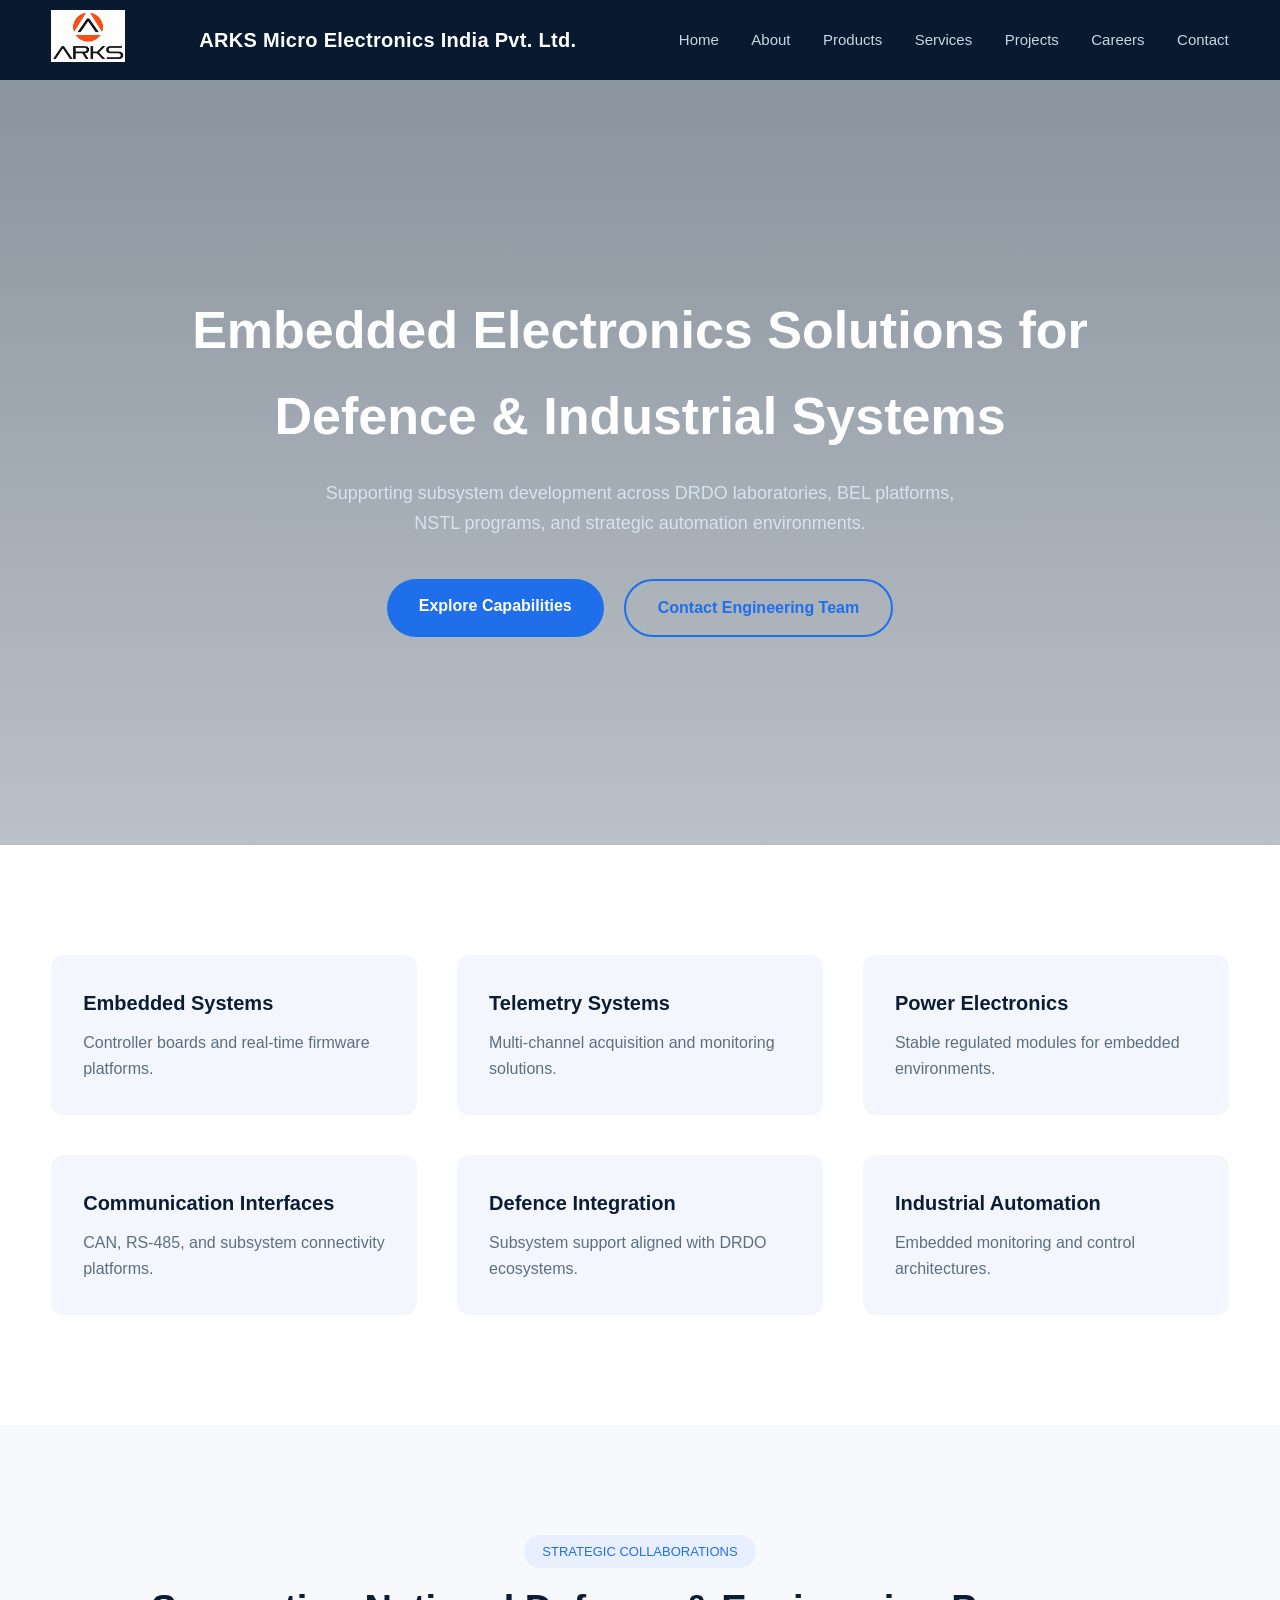
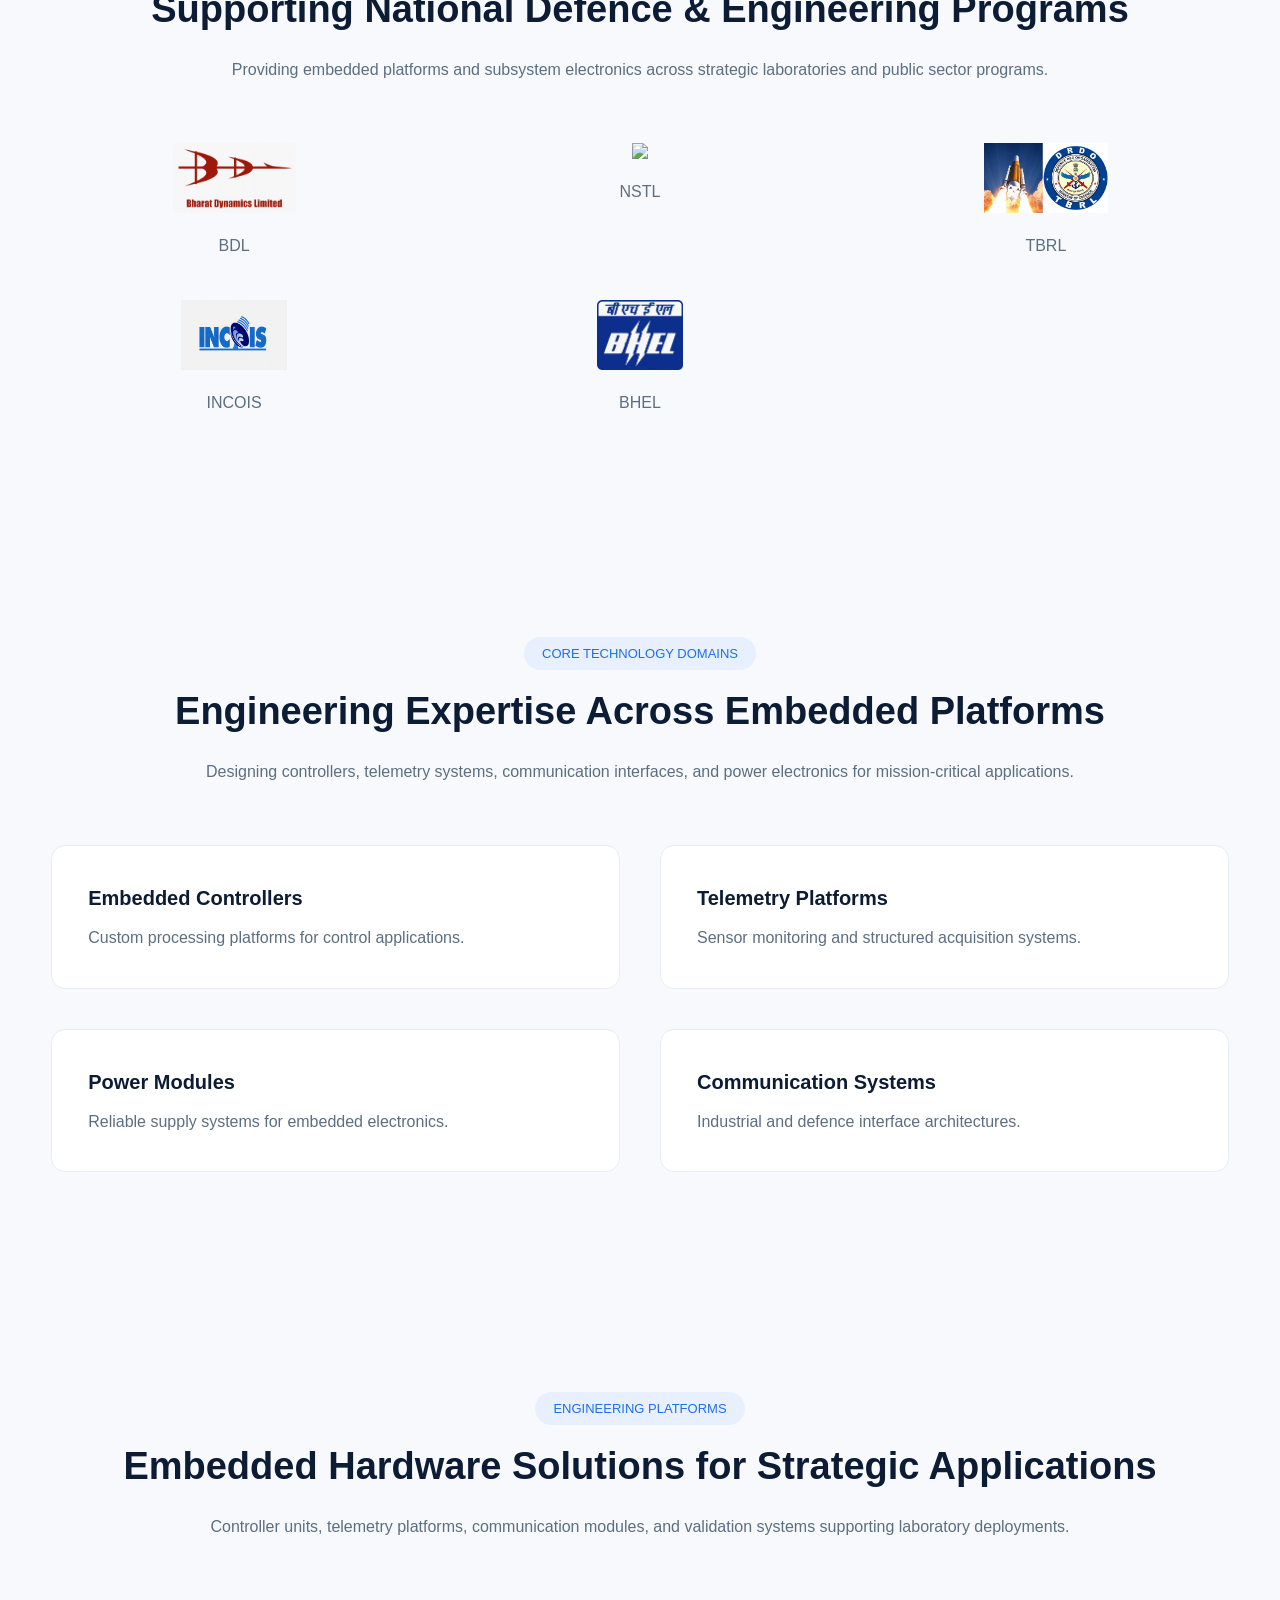
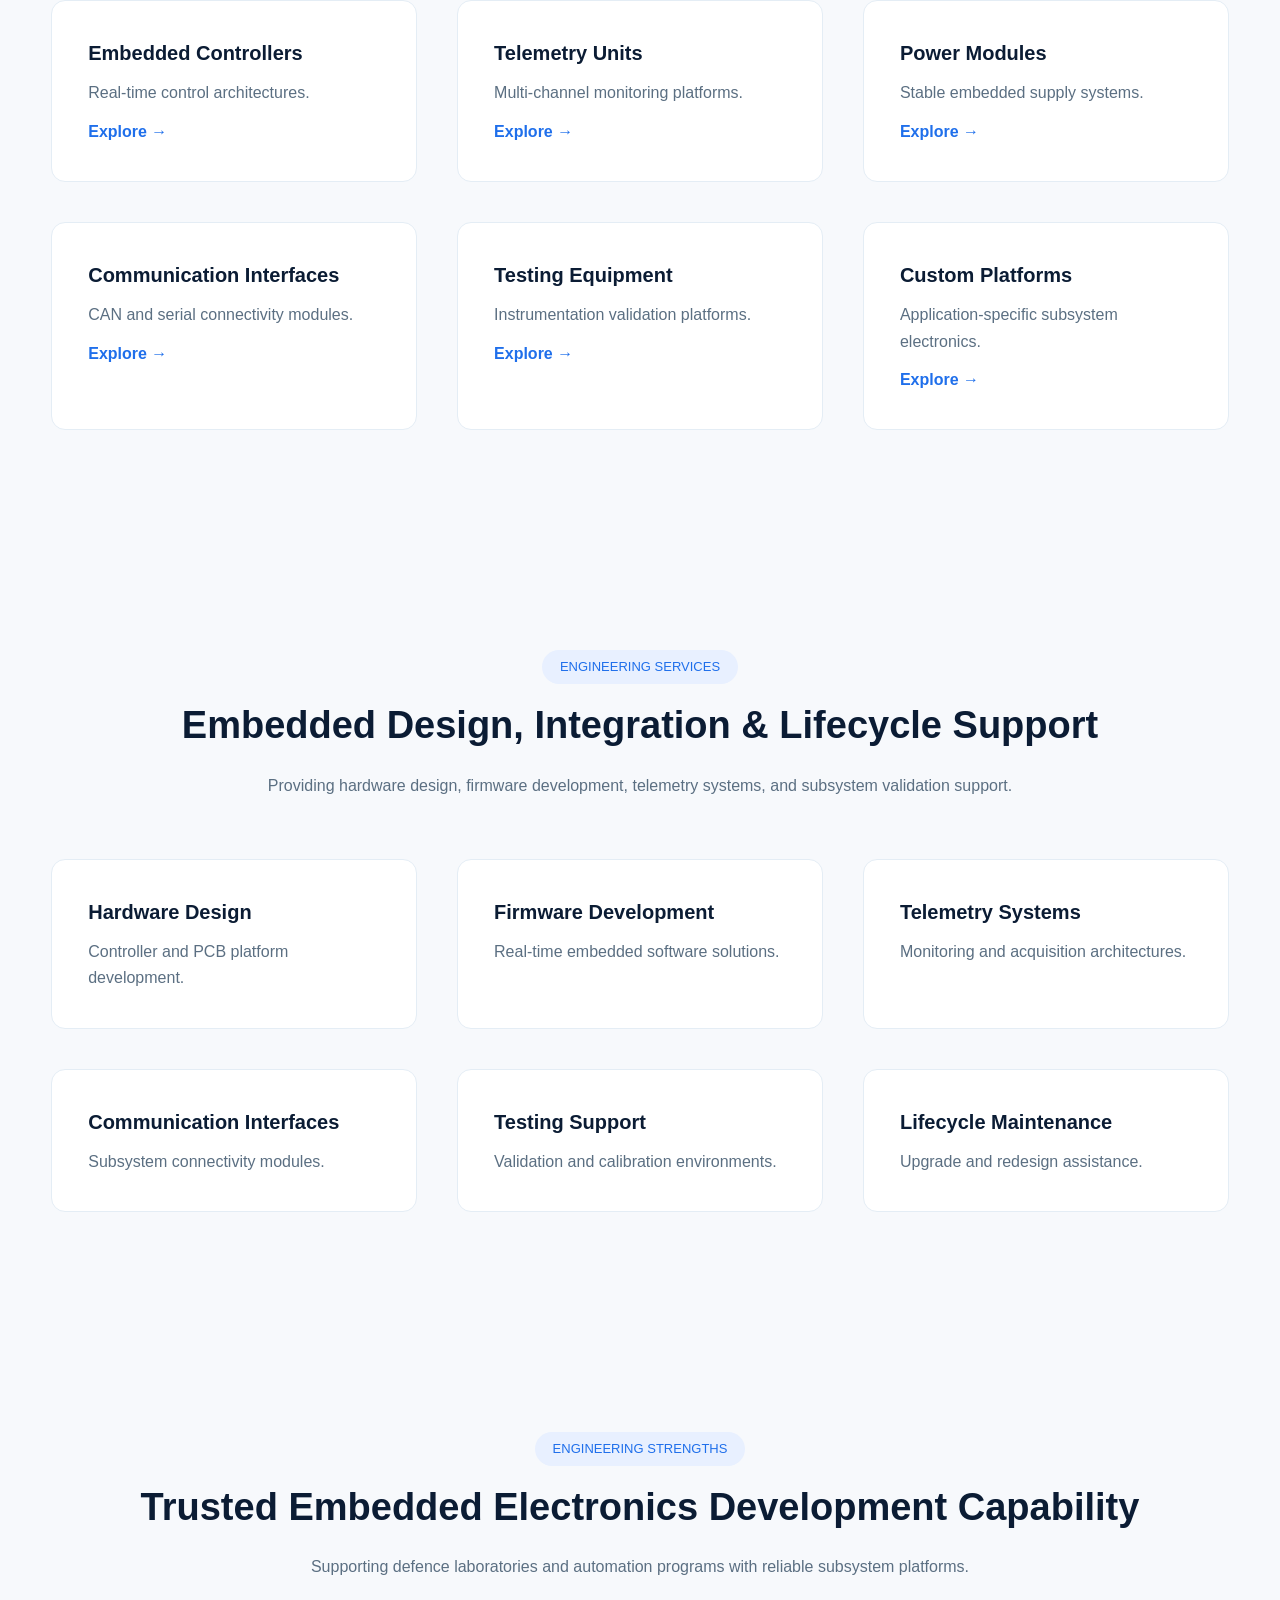
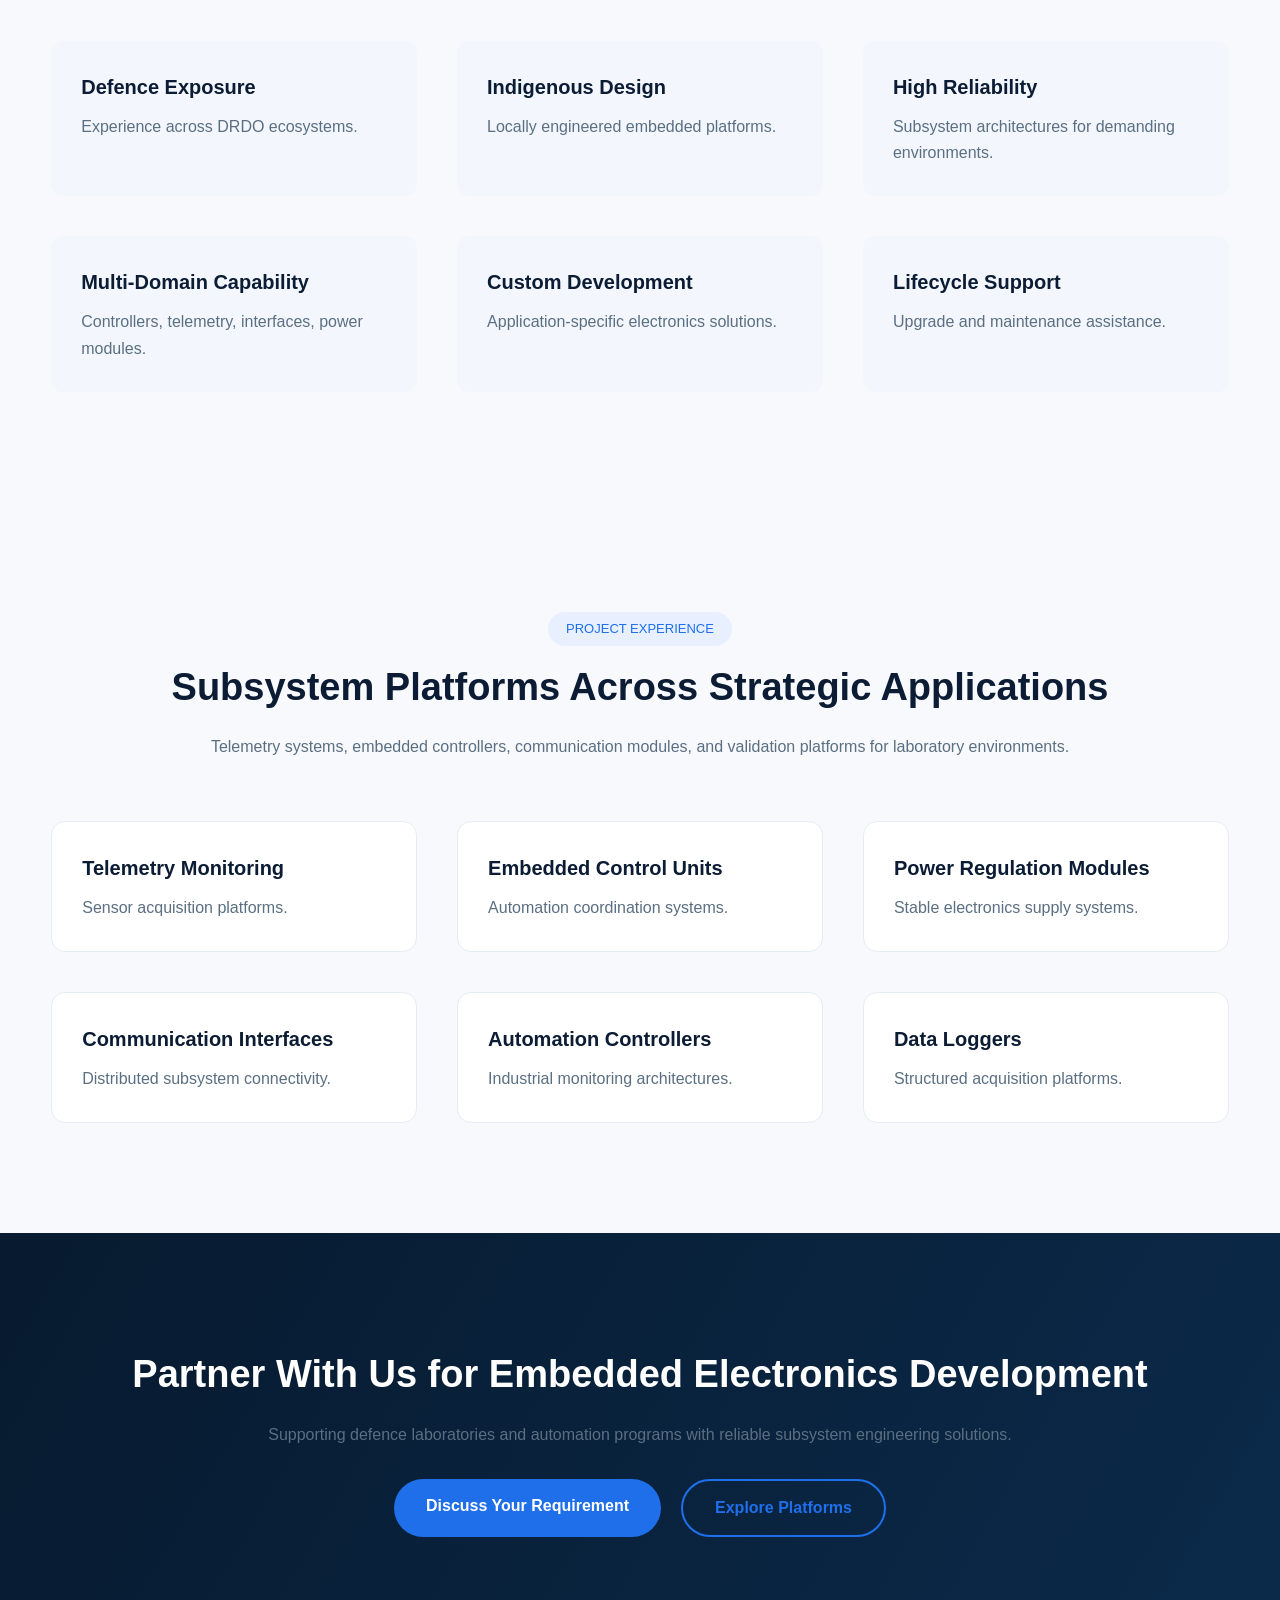
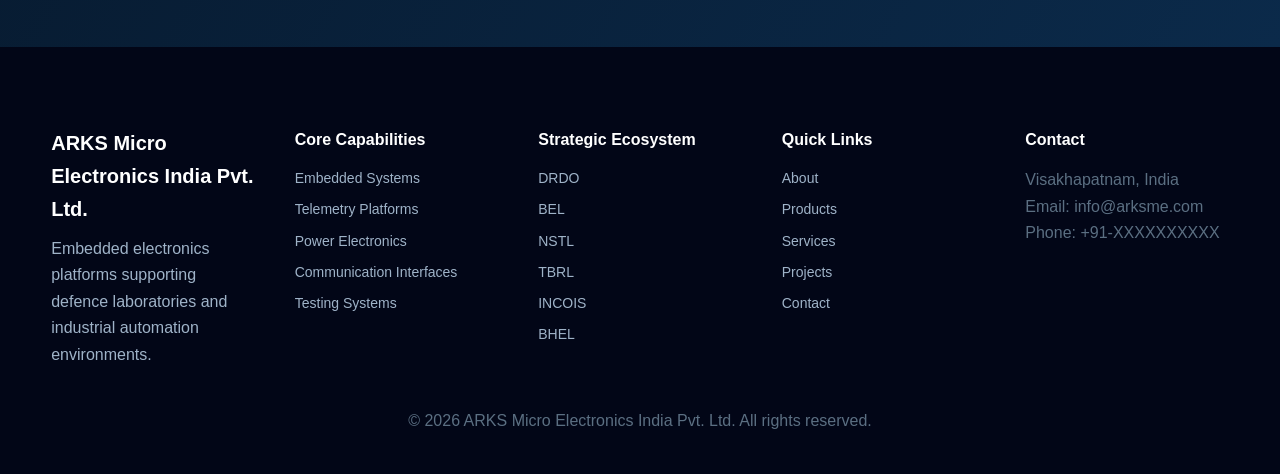
==== commit 3479b721: "updated html pages and logo" ====
--- a/index.html
+++ b/index.html
@@ -1,11 +1,12 @@
 <!DOCTYPE html>
 <html lang="en">
+
 <head>
 
 <meta charset="UTF-8">
 <meta name="viewport" content="width=device-width, initial-scale=1.0">
 
-<title>ARKS Micro Electronics</title>
+<title>ARKS Micro Electronics India Pvt. Ltd.</title>
 
 <link href="https://fonts.googleapis.com/css2?family=Inter:wght@300;400;600;700&display=swap" rel="stylesheet">
 
@@ -13,398 +14,641 @@
 
 </head>
 
+
 <body>
 
+
+<!-- HEADER -->
+
 <header class="header">
 
-<div class="top-header container">
-
-<div class="logo-left">
-<img src="images/logo.png" alt="Company Logo">
-</div>
-
-
-<div class="company-title-center">
-ARKS Micro Electronics India Pvt. Ltd
-</div>
-
-
-<div class="menu-icon" onclick="toggleDropdown()">
-☰
-
-<div id="dropdownMenu" class="dropdown-menu">
-
-<a href="#">Login</a>
-<a href="careers.html">Careers</a>
-<a href="#">Application</a>
-
-<div class="dropdown-divider"></div>
-
-<a href="#">Embedded Systems</a>
-<a href="#">Telemetry</a>
-<a href="#">Power Electronics</a>
-<a href="#">Communication</a>
-
-</div>
-
-</div>
-
-</div>
-
-
-<nav class="nav container">
+<div class="container header-container">
+
+<div class="logo-area">
+<img src="images/logo.png" alt="ARKS Micro Electronics Logo">
+</div>
+
+<div class="company-title">
+ARKS Micro Electronics India Pvt. Ltd.
+</div>
+
+<nav class="main-nav">
 
 <a href="index.html">Home</a>
 <a href="about.html">About</a>
 <a href="products.html">Products</a>
 <a href="services.html">Services</a>
 <a href="projects.html">Projects</a>
+<a href="careers.html">Careers</a>
 <a href="contact.html">Contact</a>
 
 </nav>
 
+<div class="menu-toggle" onclick="toggleDropdown()">☰</div>
+
+</div>
+
+
+<div id="dropdownMenu" class="dropdown-menu">
+
+<a href="index.html">Home</a>
+<a href="about.html">About</a>
+<a href="products.html">Products</a>
+<a href="services.html">Services</a>
+<a href="projects.html">Projects</a>
+<a href="careers.html">Careers</a>
+<a href="contact.html">Contact</a>
+
+</div>
+
 </header>
 
-<section class="hero">
+
+
+<!-- HERO SECTION WITH VIDEO BACKGROUND -->
+
+<section class="hero-video">
+
+<video autoplay muted loop playsinline class="hero-bg-video">
+<source src="videos/engineering-bg.mp4" type="video/mp4">
+</video>
+
+<div class="hero-overlay"></div>
+
+<div class="container hero-content">
+
+<h1>
+Embedded Electronics Solutions for Defence & Industrial Systems
+</h1>
+
+<p>
+Supporting subsystem development across DRDO laboratories,
+BEL platforms, NSTL programs, and strategic automation environments.
+</p>
+
+<div class="hero-buttons">
+
+<a href="products.html" class="btn-primary">
+Explore Capabilities
+</a>
+
+<a href="contact.html" class="btn-outline">
+Contact Engineering Team
+</a>
+
+</div>
+
+</div>
+
+</section>
+
+
+
+<!-- CAPABILITY STRIP -->
+
+<section class="capabilities-strip">
+
+<div class="container capabilities-grid">
+
+<div class="capability-item">
+<h3>Embedded Systems</h3>
+<p>Controller boards and real-time firmware platforms.</p>
+</div>
+
+<div class="capability-item">
+<h3>Telemetry Systems</h3>
+<p>Multi-channel acquisition and monitoring solutions.</p>
+</div>
+
+<div class="capability-item">
+<h3>Power Electronics</h3>
+<p>Stable regulated modules for embedded environments.</p>
+</div>
+
+<div class="capability-item">
+<h3>Communication Interfaces</h3>
+<p>CAN, RS-485, and subsystem connectivity platforms.</p>
+</div>
+
+<div class="capability-item">
+<h3>Defence Integration</h3>
+<p>Subsystem support aligned with DRDO ecosystems.</p>
+</div>
+
+<div class="capability-item">
+<h3>Industrial Automation</h3>
+<p>Embedded monitoring and control architectures.</p>
+</div>
+
+</div>
+
+</section>
+
+
+
+<!-- STRATEGIC ORGANIZATIONS -->
+
+<section class="strategic-orgs">
 
 <div class="container">
 
-<h1>Advanced Embedded & Electronics Solutions</h1>
-
-<p>
-Delivering reliable hardware and software solutions
-for mission-critical engineering applications.
-</p>
-
-<a href="products.html" class="btn">
-Explore Products
+<div class="section-heading">
+
+<span class="section-tag">
+STRATEGIC COLLABORATIONS
+</span>
+
+<h2>
+Supporting National Defence & Engineering Programs
+</h2>
+
+<p>
+Providing embedded platforms and subsystem electronics
+across strategic laboratories and public sector programs.
+</p>
+
+</div>
+
+
+<div class="org-grid">
+
+
+<div class="org-card">
+<img src="images/clients/bdl.png">
+<p>BDL</p>
+</div>
+
+<div class="org-card">
+<img src="images/clients/nstl.png">
+<p>NSTL</p>
+</div>
+
+<div class="org-card">
+<img src="images/clients/drdo_tbrl.png">
+<p>TBRL</p>
+</div>
+
+<div class="org-card">
+<img src="images/clients/incois.png">
+<p>INCOIS</p>
+</div>
+
+<div class="org-card">
+<img src="images/clients/bhel.png">
+<p>BHEL</p>
+</div>
+
+</div>
+
+</div>
+
+</section>
+
+
+
+<!-- TECHNOLOGY DOMAINS -->
+
+<section class="technology-domains">
+
+<div class="container">
+
+<div class="section-heading">
+
+<span class="section-tag">
+CORE TECHNOLOGY DOMAINS
+</span>
+
+<h2>
+Engineering Expertise Across Embedded Platforms
+</h2>
+
+<p>
+Designing controllers, telemetry systems, communication interfaces,
+and power electronics for mission-critical applications.
+</p>
+
+</div>
+
+
+<div class="domains-grid">
+
+<div class="domain-card">
+<h3>Embedded Controllers</h3>
+<p>Custom processing platforms for control applications.</p>
+</div>
+
+<div class="domain-card">
+<h3>Telemetry Platforms</h3>
+<p>Sensor monitoring and structured acquisition systems.</p>
+</div>
+
+<div class="domain-card">
+<h3>Power Modules</h3>
+<p>Reliable supply systems for embedded electronics.</p>
+</div>
+
+<div class="domain-card">
+<h3>Communication Systems</h3>
+<p>Industrial and defence interface architectures.</p>
+</div>
+
+</div>
+
+</div>
+
+</section>
+
+
+
+<!-- PRODUCTS OVERVIEW -->
+
+<section class="products-overview">
+
+<div class="container">
+
+<div class="section-heading">
+
+<span class="section-tag">
+ENGINEERING PLATFORMS
+</span>
+
+<h2>
+Embedded Hardware Solutions for Strategic Applications
+</h2>
+
+<p>
+Controller units, telemetry platforms, communication modules,
+and validation systems supporting laboratory deployments.
+</p>
+
+</div>
+
+
+<div class="products-grid">
+
+<div class="product-card">
+<h3>Embedded Controllers</h3>
+<p>Real-time control architectures.</p>
+<a href="products.html" class="card-link">Explore →</a>
+</div>
+
+<div class="product-card">
+<h3>Telemetry Units</h3>
+<p>Multi-channel monitoring platforms.</p>
+<a href="products.html" class="card-link">Explore →</a>
+</div>
+
+<div class="product-card">
+<h3>Power Modules</h3>
+<p>Stable embedded supply systems.</p>
+<a href="products.html" class="card-link">Explore →</a>
+</div>
+
+<div class="product-card">
+<h3>Communication Interfaces</h3>
+<p>CAN and serial connectivity modules.</p>
+<a href="products.html" class="card-link">Explore →</a>
+</div>
+
+<div class="product-card">
+<h3>Testing Equipment</h3>
+<p>Instrumentation validation platforms.</p>
+<a href="products.html" class="card-link">Explore →</a>
+</div>
+
+<div class="product-card">
+<h3>Custom Platforms</h3>
+<p>Application-specific subsystem electronics.</p>
+<a href="products.html" class="card-link">Explore →</a>
+</div>
+
+</div>
+
+</div>
+
+</section>
+
+
+
+<!-- SERVICES -->
+
+<section class="services-overview">
+
+<div class="container">
+
+<div class="section-heading">
+
+<span class="section-tag">
+ENGINEERING SERVICES
+</span>
+
+<h2>
+Embedded Design, Integration & Lifecycle Support
+</h2>
+
+<p>
+Providing hardware design, firmware development, telemetry systems,
+and subsystem validation support.
+</p>
+
+</div>
+
+
+<div class="services-grid">
+
+<div class="service-card">
+<h3>Hardware Design</h3>
+<p>Controller and PCB platform development.</p>
+</div>
+
+<div class="service-card">
+<h3>Firmware Development</h3>
+<p>Real-time embedded software solutions.</p>
+</div>
+
+<div class="service-card">
+<h3>Telemetry Systems</h3>
+<p>Monitoring and acquisition architectures.</p>
+</div>
+
+<div class="service-card">
+<h3>Communication Interfaces</h3>
+<p>Subsystem connectivity modules.</p>
+</div>
+
+<div class="service-card">
+<h3>Testing Support</h3>
+<p>Validation and calibration environments.</p>
+</div>
+
+<div class="service-card">
+<h3>Lifecycle Maintenance</h3>
+<p>Upgrade and redesign assistance.</p>
+</div>
+
+</div>
+
+</div>
+
+</section>
+
+
+
+<!-- STRENGTHS -->
+
+<section class="engineering-strengths">
+
+<div class="container">
+
+<div class="section-heading">
+
+<span class="section-tag">
+ENGINEERING STRENGTHS
+</span>
+
+<h2>
+Trusted Embedded Electronics Development Capability
+</h2>
+
+<p>
+Supporting defence laboratories and automation programs
+with reliable subsystem platforms.
+</p>
+
+</div>
+
+
+<div class="strengths-grid">
+
+<div class="strength-card">
+<h3>Defence Exposure</h3>
+<p>Experience across DRDO ecosystems.</p>
+</div>
+
+<div class="strength-card">
+<h3>Indigenous Design</h3>
+<p>Locally engineered embedded platforms.</p>
+</div>
+
+<div class="strength-card">
+<h3>High Reliability</h3>
+<p>Subsystem architectures for demanding environments.</p>
+</div>
+
+<div class="strength-card">
+<h3>Multi-Domain Capability</h3>
+<p>Controllers, telemetry, interfaces, power modules.</p>
+</div>
+
+<div class="strength-card">
+<h3>Custom Development</h3>
+<p>Application-specific electronics solutions.</p>
+</div>
+
+<div class="strength-card">
+<h3>Lifecycle Support</h3>
+<p>Upgrade and maintenance assistance.</p>
+</div>
+
+</div>
+
+</div>
+
+</section>
+
+
+
+<!-- PROJECT EXPERIENCE -->
+
+<section class="projects-overview">
+
+<div class="container">
+
+<div class="section-heading">
+
+<span class="section-tag">
+PROJECT EXPERIENCE
+</span>
+
+<h2>
+Subsystem Platforms Across Strategic Applications
+</h2>
+
+<p>
+Telemetry systems, embedded controllers, communication modules,
+and validation platforms for laboratory environments.
+</p>
+
+</div>
+
+
+<div class="projects-grid">
+
+<div class="project-card">
+<h3>Telemetry Monitoring</h3>
+<p>Sensor acquisition platforms.</p>
+</div>
+
+<div class="project-card">
+<h3>Embedded Control Units</h3>
+<p>Automation coordination systems.</p>
+</div>
+
+<div class="project-card">
+<h3>Power Regulation Modules</h3>
+<p>Stable electronics supply systems.</p>
+</div>
+
+<div class="project-card">
+<h3>Communication Interfaces</h3>
+<p>Distributed subsystem connectivity.</p>
+</div>
+
+<div class="project-card">
+<h3>Automation Controllers</h3>
+<p>Industrial monitoring architectures.</p>
+</div>
+
+<div class="project-card">
+<h3>Data Loggers</h3>
+<p>Structured acquisition platforms.</p>
+</div>
+
+</div>
+
+</div>
+
+</section>
+
+
+
+<!-- CTA -->
+
+<section class="collaboration-cta">
+
+<div class="container">
+
+<h2>
+Partner With Us for Embedded Electronics Development
+</h2>
+
+<p>
+Supporting defence laboratories and automation programs
+with reliable subsystem engineering solutions.
+</p>
+
+<div class="cta-buttons">
+
+<a href="contact.html" class="btn-primary">
+Discuss Your Requirement
 </a>
 
-</div>
-
-</section>
-
-<section class="about-preview">
-
-<div class="container">
-
-<h2>About Our Company</h2>
-
-<p>
-
-We specialize in embedded systems, telemetry solutions,
-power electronics, and communication technologies
-designed for industrial and mission-critical applications.
-
-</p>
-
-<a href="about.html" class="btn">
-Read More
+<a href="products.html" class="btn-outline">
+Explore Platforms
 </a>
 
 </div>
 
-</section>
-
-<section class="clients">
-
-<div class="container">
-
-<div class="clients-heading">
-
-<span class="clients-tag">OUR CLIENTS</span>
-
-<h2>Trusted By Leading Organizations</h2>
-
-<p class="clients-subtitle">
-We serve India's premier defense organizations
-</p>
-
-</div>
-
-<div class="client-grid">
-
-<div class="client-item">
-<img src="images/clients/nstl.png" alt="NSTL">
-<p>NSTL</p>
-</div>
-
-<div class="client-item">
-<img src="images/clients/bdl.png" alt="BDL">
-<p>BDL</p>
-</div>
-
-<div class="client-item">
-<img src="images/clients/bhel.png" alt="BHEL">
-<p>Bharat Electronics Limited</p>
-</div>
-
-<div class="client-item">
-<img src="images/clients/incois.png" alt="INCOIS">
-<p>INCOIS</p>
-</div>
-
-<div class="client-item">
-<img src="images/clients/drdo_tbrl.png" alt="DRDO_TBRL">
-<p>DRDO (TBRL)</p>
-</div>
-
-</div>
-
-</div>
-
-</section>
-
-
-<section class="products-preview">
-
-<div class="container">
-
-<h2>Our Products</h2>
-
-<div class="product-grid">
-
-<div class="card">
-<h3>Embedded Systems</h3>
-<p>Custom-designed embedded solutions for industrial applications.</p>
-<a href="products.html">View More</a>
-</div>
-
-<div class="card">
-<h3>Telemetry Systems</h3>
-<p>Reliable telemetry monitoring and control systems.</p>
-<a href="products.html">View More</a>
-</div>
-
-<div class="card">
-<h3>Power Electronics</h3>
-<p>Efficient and stable power supply modules.</p>
-<a href="products.html">View More</a>
-</div>
-
-</div>
-
-<div class="view-products-btn-wrapper">
-
-<a href="products.html" class="view-products-btn">
-VIEW ALL PRODUCTS
-</a>
-
-</div>
-
-</div>
-
-</section>
-
-
-<section class="services-preview">
-
-<div class="container">
-
-<h2>Our Services</h2>
-
-<div class="service-grid">
-
-<div class="service-box">
-<h3>Hardware Design</h3>
-<p>End-to-end electronic hardware development solutions.</p>
-</div>
-
-<div class="service-box">
-<h3>System Integration</h3>
-<p>Seamless integration of hardware and software platforms.</p>
-</div>
-
-<div class="service-box">
-<h3>Testing & Validation</h3>
-<p>Comprehensive product testing and certification support.</p>
-</div>
-
-</div>
-
-<div class="view-services-btn-wrapper">
-
-<a href="services.html" class="view-services-btn">
-VIEW ALL SERVICES
-</a>
-
-</div>
-
-</div>
-
-</section>
-
-<!-- OUR STRENGTHS SECTION -->
-
-<section class="strengths-section">
-
-<div class="container">
-
-<span class="strengths-tag">WHY CHOOSE US</span>
-
-<h2 class="strengths-title">Our Strengths</h2>
-
-<p class="strengths-subtitle">
-What sets us apart in the defense technology sector
-</p>
-
-
-<div class="strengths-grid">
-
-
-<div class="strength-card">
-
-<div class="strength-icon">🏭</div>
-
-<h3>Make in India</h3>
-
-<p>
-100% indigenous design and manufacturing capabilities
-</p>
-
-</div>
-
-
-<div class="strength-card">
-
-<div class="strength-icon">🏅</div>
-
-<h3>Quality Certified</h3>
-
-<p>
-ISO 9001:2015 certified with rigorous quality processes
-</p>
-
-</div>
-
-
-<div class="strength-card">
-
-<div class="strength-icon">⏱</div>
-
-<h3>14+ Years Legacy</h3>
-
-<p>
-Decades of experience in Embedded systems & electronics
-</p>
-
-</div>
-
-
-</div>
-
-</div>
-
-</section>
-
-<section class="projects-preview">
-
-<div class="container">
-
-<h2>Our Projects</h2>
-
-<div class="project-grid">
-
-<div class="project-card">
-<h3>Telemetry Monitoring System</h3>
-<p>Advanced real-time monitoring platform.</p>
-</div>
-
-<div class="project-card">
-<h3>Power Control Unit</h3>
-<p>High-efficiency intelligent power controller.</p>
-</div>
-
-<div class="project-card">
-<h3>Secure Communication Interface</h3>
-<p>Reliable encrypted communication solution.</p>
-</div>
-
-</div>
-
-</div>
-
-</section>
-
-
-<section class="contact-strip">
-
-<div class="container">
-
-<h2 class="contact-title">
-Ready to Partner with Us?
-</h2>
-
-<p class="contact-subtitle">
-Let's work together to build advanced defense technology solutions and embedded systems for a safer tomorrow.
-</p>
-
-<div class="contact-buttons">
-
-<a href="contact.html" class="btn-primary">
-CONTACT US
-</a>
-
-<a href="products.html" class="btn-outline">
-EXPLORE PRODUCTS
-</a>
-
-</div>
-
-</div>
-
-</section>
-
+</div>
+
+</section>
+
+
+
+<!-- FOOTER -->
 
 <footer class="footer">
 
 <div class="container footer-grid">
 
+<div class="footer-about">
+
+<h3>ARKS Micro Electronics India Pvt. Ltd.</h3>
+
+<p>
+Embedded electronics platforms supporting defence laboratories
+and industrial automation environments.
+</p>
+
+</div>
+
+
 <div>
-<h3>Address</h3>
-<p>Padmanayani Nilayan, Sapthagiri nagar, Chinnamushidiwada, Vishakhapatnam, 530051.</p>
-</div>
+
+<h4>Core Capabilities</h4>
+
+<ul>
+
+<li>Embedded Systems</li>
+<li>Telemetry Platforms</li>
+<li>Power Electronics</li>
+<li>Communication Interfaces</li>
+<li>Testing Systems</li>
+
+</ul>
+
+</div>
+
 
 <div>
+
+<h4>Strategic Ecosystem</h4>
+
+<ul>
+
+<li>DRDO</li>
+<li>BEL</li>
+<li>NSTL</li>
+<li>TBRL</li>
+<li>INCOIS</li>
+<li>BHEL</li>
+
+</ul>
+
+</div>
+
+
+<div class="footer-links">
+
+<h4>Quick Links</h4>
+
+<ul>
+
+<li><a href="about.html">About</a></li>
+<li><a href="products.html">Products</a></li>
+<li><a href="services.html">Services</a></li>
+<li><a href="projects.html">Projects</a></li>
+<li><a href="contact.html">Contact</a></li>
+
+</ul>
+
+</div>
+
+
+<div>
+
 <h4>Contact</h4>
+
 <p>Visakhapatnam, India</p>
-<p>+91-XXXXXXXXXX</p>
-<p>info@company.com</p>
-</div>
-
-<div>
-<h4>Quick Links</h4>
-<p><a href="about.html">About</a></p>
-<p><a href="products.html">Products</a></p>
-<p><a href="services.html">Services</a></p>
-</div>
-
-</div>
-
-<p class="copyright">
-© 2026 ARKS Micro Electronics Pvt. Ltd. All rights reserved.
-</p>
+<p>Email: info@arksme.com</p>
+<p>Phone: +91-XXXXXXXXXX</p>
+
+</div>
+
+</div>
+
+
+<div class="footer-bottom">
+
+<p>
+© 2026 ARKS Micro Electronics India Pvt. Ltd. All rights reserved.
+</p>
+
+</div>
 
 </footer>
 
-
-
-<script>
-
-function toggleDropdown(){
-
-var menu = document.getElementById("dropdownMenu");
-
-if(menu.style.display === "block"){
-menu.style.display = "none";
-}
-else{
-menu.style.display = "block";
-}
-
-}
-
-</script>
+<script src="js/script.js"></script>
 
 </body>
 </html>
--- a/css/style.css
+++ b/css/style.css
@@ -1,13 +1,13 @@
-/* =====================================================
-ARKS MICRO ELECTRONICS
-ENTERPRISE DEFENSE UI SYSTEM
-MASTER STYLESHEET — DESKTOP VERSION
-===================================================== */
-
-
-/* ===============================
-RESET
-=============================== */
+/* ======================================================
+ARKS MICRO ELECTRONICS — PROFESSIONAL DEFENCE UI SYSTEM
+Homepage Foundation Stylesheet
+Supports new index.html layout
+====================================================== */
+
+
+/* =========================
+GLOBAL RESET
+========================= */
 
 *{
 margin:0;
@@ -15,3479 +15,1075 @@
 box-sizing:border-box;
 }
 
-
-/* ===============================
-BODY
-=============================== */
+html{
+scroll-behavior:smooth;
+}
 
 body{
-
-font-family:"Inter", "Segoe UI", Arial, sans-serif;
-
-background:#f6f8fb;
-
+font-family:"Inter", sans-serif;
+background:#f7f9fc;
 color:#0b1c34;
-
 line-height:1.65;
-
--webkit-font-smoothing:antialiased;
-
-}
-
-
-/* ===============================
+}
+
+
+/* =========================
 CONTAINER SYSTEM
-=============================== */
+========================= */
 
 .container{
-
 width:92%;
-
 max-width:1200px;
-
 margin:auto;
-
-}
-
-
-/* ===============================
-TYPOGRAPHY SCALE
-=============================== */
+}
+
+
+/* =========================
+TYPOGRAPHY
+========================= */
 
 h1{
-
-font-size:54px;
-
+font-size:52px;
 font-weight:700;
-
-letter-spacing:-.5px;
-
-}
-
+}
 
 h2{
-
-font-size:42px;
-
+font-size:38px;
+margin-bottom:16px;
+}
+
+h3{
+font-size:20px;
+margin-bottom:10px;
+}
+
+p{
+font-size:16px;
+color:#5b6f82;
+}
+
+
+/* =========================
+SECTION SPACING
+========================= */
+
+section{
+padding:110px 0;
+}
+
+
+/* =========================
+HEADER
+========================= */
+
+.header{
+background:#071a2f;
+color:white;
+position:sticky;
+top:0;
+z-index:999;
+}
+
+.header-container{
+display:flex;
+align-items:center;
+justify-content:space-between;
+height:80px;
+}
+
+.logo-area img{
+height:52px;
+}
+
+.company-title{
+font-size:20px;
 font-weight:600;
-
-margin-bottom:18px;
-
-}
-
+letter-spacing:.3px;
+}
+
+.main-nav a{
+margin-left:28px;
+text-decoration:none;
+color:#c9d6e3;
+font-size:15px;
+transition:.25s ease;
+}
+
+.main-nav a:hover{
+color:#1f6feb;
+}
+
+.menu-toggle{
+display:none;
+font-size:24px;
+cursor:pointer;
+}
+
+
+/* =========================
+DROPDOWN MENU
+========================= */
+
+.dropdown-menu{
+position:absolute;
+top:70px;
+left:0;
+width:100%;
+background:#071a2f;
+
+overflow:hidden;
+
+max-height:0;
+opacity:0;
+
+transition:max-height 0.35s ease,
+opacity 0.25s ease;
+
+box-shadow:0 14px 30px rgba(0,0,0,0.35);
+z-index:999;
+
+backdrop-filter:blur(6px);
+}
+
+.dropdown-menu.open{
+max-height:420px;
+opacity:1;
+}
+
+.dropdown-menu a{
+display:block;
+padding:14px 0;
+text-align:center;
+color:#e6edf5;
+font-size:15px;
+text-decoration:none;
+border-bottom:1px solid rgba(255,255,255,0.06);
+
+transition:background 0.25s ease;
+}
+
+.dropdown-menu a:hover{
+background:#0b2a4a;
+}
+
+
+/* =========================
+HERO SECTION
+========================= */
+
+.hero{
+background:
+linear-gradient(135deg,#06192c,#0b2a4a,#133b63);
+color:white;
+text-align:center;
+padding:160px 0;
+}
+
+.hero p{
+max-width:720px;
+margin:auto;
+margin-top:18px;
+margin-bottom:36px;
+color:#c7d6e6;
+font-size:18px;
+}
+
+.hero-buttons{
+display:flex;
+justify-content:center;
+gap:20px;
+}
+
+/* =========================
+HERO VIDEO BACKGROUND
+========================= */
+
+.hero-video{
+position:relative;
+height:85vh;
+display:flex;
+align-items:center;
+justify-content:center;
+overflow:hidden;
+color:white;
+text-align:center;
+}
+
+.hero-bg-video{
+position:absolute;
+top:0;
+left:0;
+width:100%;
+height:100%;
+object-fit:cover;
+z-index:-2;
+filter: brightness(1.25) contrast(1.05);
+}
+
+.hero-overlay{
+position:absolute;
+top:0;
+left:0;
+width:100%;
+height:100%;
+background:linear-gradient(
+rgba(6,25,44,0.45),
+rgba(6,25,44,0.25)
+);
+z-index:-1;
+}
+
+.hero-content h1{
+font-size:52px;
+max-width:900px;
+margin:auto;
+}
+
+.hero-content p{
+max-width:650px;
+margin:20px auto 40px auto;
+font-size:18px;
+color:#d6e3f2;
+}
+
+/* =========================
+BUTTON SYSTEM
+========================= */
+
+.btn-primary{
+background:#1f6feb;
+color:white;
+padding:14px 32px;
+border-radius:40px;
+text-decoration:none;
+font-weight:600;
+}
+
+.btn-outline{
+border:2px solid #1f6feb;
+color:#1f6feb;
+padding:14px 32px;
+border-radius:40px;
+text-decoration:none;
+font-weight:600;
+}
+
+.btn-outline:hover{
+background:#1f6feb;
+color:white;
+}
+
+
+/* =========================
+CAPABILITY STRIP
+========================= */
+
+.capabilities-strip{
+background:white;
+}
+
+.capabilities-grid{
+display:grid;
+grid-template-columns:repeat(3,1fr);
+gap:40px;
+}
+
+.capability-item{
+background:#f3f7fd;
+padding:32px;
+border-radius:12px;
+}
+
+
+/* =========================
+SECTION HEADER BLOCK
+========================= */
+
+.section-heading{
+text-align:center;
+margin-bottom:60px;
+}
+
+.section-tag{
+display:inline-block;
+background:#e8f0ff;
+color:#1f6feb;
+padding:6px 18px;
+border-radius:20px;
+font-size:13px;
+margin-bottom:10px;
+}
+
+
+/* =========================
+STRATEGIC ORGANIZATIONS
+========================= */
+
+.org-grid{
+display:grid;
+grid-template-columns:repeat(3,1fr);
+gap:40px;
+text-align:center;
+}
+
+.org-card img{
+height:70px;
+margin:auto;
+margin-bottom:12px;
+}
+
+
+/* =========================
+TECH DOMAINS
+========================= */
+
+.domains-grid{
+display:grid;
+grid-template-columns:repeat(2,1fr);
+gap:40px;
+}
+
+.domain-card{
+background:white;
+padding:36px;
+border-radius:14px;
+border:1px solid #e4edf5;
+}
+
+
+/* =========================
+PRODUCTS OVERVIEW
+========================= */
+
+.products-grid{
+display:grid;
+grid-template-columns:repeat(3,1fr);
+gap:40px;
+}
+
+.product-card{
+background:white;
+padding:36px;
+border-radius:14px;
+border:1px solid #e4edf5;
+transition:.3s ease;
+}
+
+.product-card:hover{
+transform:translateY(-6px);
+box-shadow:0 16px 40px rgba(0,0,0,.08);
+}
+
+.card-link{
+display:inline-block;
+margin-top:12px;
+color:#1f6feb;
+text-decoration:none;
+font-weight:600;
+}
+
+
+/* =========================
+SERVICES OVERVIEW
+========================= */
+
+.services-grid{
+display:grid;
+grid-template-columns:repeat(3,1fr);
+gap:40px;
+}
+
+.service-card{
+background:white;
+padding:36px;
+border-radius:14px;
+border:1px solid #e4edf5;
+}
+
+
+/* =========================
+STRENGTHS GRID
+========================= */
+
+.strengths-grid{
+display:grid;
+grid-template-columns:repeat(3,1fr);
+gap:40px;
+}
+
+.strength-card{
+background:#f3f7fd;
+padding:30px;
+border-radius:12px;
+}
+
+
+/* =========================
+PROJECTS GRID
+========================= */
+
+.projects-grid{
+display:grid;
+grid-template-columns:repeat(3,1fr);
+gap:40px;
+}
+
+.project-card{
+background:white;
+padding:30px;
+border-radius:14px;
+border:1px solid #e4edf5;
+}
+
+
+/* =========================
+COLLABORATION CTA
+========================= */
+
+.collaboration-cta{
+background:linear-gradient(120deg,#071a2f,#0b2a4a);
+color:white;
+text-align:center;
+}
+
+.cta-buttons{
+margin-top:30px;
+display:flex;
+justify-content:center;
+gap:20px;
+}
+
+
+/* =========================
+FOOTER
+========================= */
+
+.footer{
+background:#020617;
+color:white;
+padding:80px 0 40px;
+}
+
+.footer-grid{
+display:grid;
+grid-template-columns:repeat(5,1fr);
+gap:40px;
+}
+
+.footer h4{
+margin-bottom:14px;
+}
+
+.footer ul{
+list-style:none;
+}
+
+.footer ul li{
+margin-bottom:8px;
+font-size:14px;
+color:#9fb3c8;
+}
+
+.footer-about p{
+color:#9fb3c8;
+}
+
+.footer-links a{
+color:#9fb3c8;
+text-decoration:none;
+}
+
+.footer-links a:hover{
+color:white;
+}
+
+.footer-bottom{
+text-align:center;
+margin-top:40px;
+font-size:14px;
+color:#8fa3b8;
+}
+
+/* =====================================================
+FINAL PROFESSIONAL MOBILE VIEW (≤768px)
+Enterprise-grade responsive layout
+===================================================== */
+
+@media (max-width: 992px){
+.org-grid{
+grid-template-columns:repeat(2,1fr);
+}
+}
+
+@media (max-width: 576px){
+.org-grid{
+grid-template-columns:repeat(1,1fr);
+}
+}
+
+@media (max-width:768px){
+
+/* GLOBAL RESET */
+
+html,body{
+overflow-x:hidden;
+font-size:15px;
+line-height:1.6;
+}
+
+/* CONTAINER */
+
+.container{
+width:92%;
+max-width:520px;
+margin:auto;
+}
+
+/* TYPOGRAPHY */
+
+h1{
+font-size:28px;
+line-height:1.25;
+letter-spacing:-.3px;
+}
+
+h2{
+font-size:24px;
+}
 
 h3{
-
-font-size:22px;
-
+font-size:18px;
+}
+
+p{
+font-size:15px;
+color:#4b5563;
+}
+
+/* SECTION SPACING */
+
+section,
+.about-preview,
+.clients,
+.products-preview,
+.services-preview,
+.strengths-section,
+.projects-preview,
+.contact-strip,
+.how-we-work,
+.discuss-project{
+padding:48px 0;
+}
+
+/* HEADER */
+
+.top-header{
+display:flex;
+align-items:center;
+justify-content:space-between;
+padding:12px 16px;
+background:#ffffff;
+border-bottom:1px solid #e5e7eb;
+}
+
+.logo-left img{
+height:42px;
+}
+
+.company-title-center{
+flex:1;
+text-align:center;
+font-size:14px;
 font-weight:600;
-
+color:#0b1c34;
+line-height:1.25;
+padding:0 8px;
+}
+
+.menu-icon{
+font-size:20px;
+cursor:pointer;
+color:#0b1c34;
+}
+
+/* NAVIGATION GRID */
+
+.nav{
+display:grid;
+grid-template-columns:repeat(3,1fr);
+gap:8px;
+margin-top:8px;
+text-align:center;
+}
+
+.nav a{
+padding:8px 0;
+font-size:15px;
+font-weight:500;
+color:#e6edf5;
+}
+
+/* DROPDOWN MENU */
+
+.dropdown-menu{
+display:none;
+position:fixed;
+top:66px;
+left:0;
+width:100%;
+background:#0b2a4a;
+padding:10px 0;
+box-shadow:0 14px 32px rgba(0,0,0,.25);
+border-radius:0 0 12px 12px;
+z-index:1000;
+}
+
+.dropdown-menu.open{
+display:block;
+}
+
+.dropdown-menu a{
+display:block;
+padding:14px 0;
+font-size:15px;
+color:#e6edf5;
+text-align:center;
+}
+
+/* HERO SECTION */
+
+.hero{
+padding:56px 18px 48px;
+text-align:center;
+background:
+linear-gradient(135deg,#06192c 0%,#0b2a4a 60%,#133b63 100%);
+}
+
+.hero h1{
+margin-bottom:14px;
+}
+
+.hero p{
+max-width:420px;
+margin:auto;
+margin-bottom:22px;
+color:#c7d6e6;
+}
+
+/* BUTTON SYSTEM */
+
+.btn,
+.btn-primary,
+.btn-outline{
+padding:12px 28px;
+font-size:14px;
+border-radius:26px;
+box-shadow:0 8px 22px rgba(31,111,235,.35);
+}
+
+/* CLIENT GRID */
+
+.client-grid{
+grid-template-columns:1fr;
+gap:16px;
+}
+
+.client-item{
+background:#ffffff;
+padding:16px;
+border-radius:14px;
+box-shadow:0 6px 18px rgba(0,0,0,.05);
+text-align:center;
+}
+
+.client-item img{
+width:80px;
+margin:auto;
+}
+
+/* CARD SYSTEM */
+
+.card,
+.service-card,
+.project-card,
+.product-card{
+border-radius:16px;
+padding:20px;
+box-shadow:0 10px 26px rgba(0,0,0,.06);
+}
+
+/* PRODUCT GRID */
+
+.product-grid,
+.service-grid,
+.project-grid,
+.services-grid,
+.projects-grid{
+grid-template-columns:1fr;
+gap:20px;
+}
+
+/* PRODUCT CATEGORY GRID */
+
+.product-category{
+grid-template-columns:1fr;
+}
+
+.product-card-content{
+text-align:center;
+}
+
+/* CATEGORY BUTTONS */
+
+.category-bar{
+display:grid;
+grid-template-columns:repeat(2,1fr);
+gap:10px;
+}
+
+.category-btn{
+width:100%;
+font-size:14px;
+padding:10px 12px;
+}
+
+/* STRENGTHS */
+
+.strengths-grid{
+grid-template-columns:1fr;
+gap:20px;
+}
+
+/* PROCESS SECTION */
+
+.process-grid{
+grid-template-columns:1fr;
+gap:24px;
+}
+
+.process-grid::before{
+display:none;
+}
+
+/* ABOUT SECTION */
+
+.about-grid{
+grid-template-columns:1fr;
+gap:30px;
+}
+
+.vision-mission-grid{
+grid-template-columns:1fr;
+gap:24px;
+}
+
+.why-grid{
+grid-template-columns:1fr;
+gap:24px;
+}
+
+/* CONTACT STRIP */
+
+.contact-buttons{
+flex-direction:column;
+align-items:center;
+gap:14px;
+}
+
+/* DISCUSS PROJECT */
+
+.discuss-buttons{
+flex-direction:column;
+align-items:center;
+gap:14px;
+}
+
+/* CONTACT PAGE */
+
+.contact-layout{
+grid-template-columns:1fr;
+gap:30px;
+}
+
+.contact-form{
+padding:22px;
+}
+
+/* CAREERS PAGE */
+
+.careers-grid{
+grid-template-columns:1fr;
+gap:22px;
+}
+
+.careers-hero{
+padding:60px 0;
+}
+
+.careers-hero h1{
+font-size:28px;
+}
+
+/* PAGE TITLE */
+
+.page-title{
+padding:55px 0;
+}
+
+.page-title h1{
+font-size:28px;
+}
+
+/* FOOTER */
+
+.footer-grid{
+grid-template-columns:1fr;
+gap:22px;
+text-align:center;
+}
+
+.footer{
+padding:46px 0 26px;
+}
+
+.footer h3{
+font-size:16px;
 margin-bottom:10px;
-
-}
-
+}
+
+.footer p,
+.footer a{
+font-size:14px;
+}
+
+}
+
+
+
+
+
+
+
+
+
+
+
+/* ======================================================
+MOBILE RESPONSIVE SYSTEM (INDEX.HTML)
+Professional Defence Layout Mobile Optimization
+====================================================== */
+
+@media (max-width:768px){
+
+/* =========================
+GLOBAL TYPOGRAPHY
+========================= */
+
+h1{
+font-size:28px;
+line-height:1.3;
+}
+
+h2{
+font-size:24px;
+}
+
+h3{
+font-size:18px;
+}
 
 p{
-
-font-size:17px;
-
-color:#4b5f73;
-
-}
-
-
-/* ===============================
-SECTION SPACING SYSTEM
-=============================== */
+font-size:15px;
+}
+
+
+/* =========================
+SECTION SPACING
+========================= */
 
 section{
-
-padding:110px 0;
-
-}
-
-
-/* ===============================
-HEADER
-=============================== */
-
-.header{
-
+padding:60px 0;
+}
+
+
+/* =========================
+HEADER MOBILE
+========================= */
+
+.header-container{
+flex-direction:row;
+justify-content:space-between;
+height:auto;
+padding:14px 0;
+}
+
+.company-title{
+font-size:14px;
+text-align:center;
+padding:0 6px;
+}
+
+.main-nav{
+display:none;
+}
+
+.menu-toggle{
+display:block;
+color:white;
+font-size:24px;
+cursor:pointer;
+}
+
+/* =========================
+DROPDOWN MENU MOBILE
+========================= */
+
+.dropdown-menu{
+position:absolute;
+top:70px;
+left:0;
+width:100%;
 background:#071a2f;
-
-padding:18px 0;
-
-box-shadow:0 6px 18px rgba(0,0,0,.15);
-
-position:sticky;
-
-top:0;
-
 z-index:999;
-
-}
-
-
-/* ===============================
-TOP HEADER STRUCTURE
-=============================== */
-
-.top-header{
-
-position:relative;
-
-display:flex;
-
-align-items:center;
-
-height:72px;
-
-}
-
-
-/* LOGO */
-
-.logo-left{
-
-position:absolute;
-
-left:0;
-
-}
-
-
-.logo-left img{
-
-height:58px;
-
-}
-
-
-/* CENTER TITLE */
-
-.company-title-center{
-
-position:absolute;
-
-left:50%;
-
-transform:translateX(-50%);
-
-color:white;
-
-font-size:23px;
-
-font-weight:600;
-
-letter-spacing:.4px;
-
-}
-
-
-/* MENU ICON */
-
-.menu-icon{
-
-position:absolute;
-
-right:0;
-
+}
+
+.dropdown-menu a{
+text-align:center;
+padding:14px 0;
+border-bottom:1px solid rgba(255,255,255,0.08);
+}
+
+
+/* =========================
+HERO VIDEO SECTION MOBILE
+========================= */
+
+.hero-video{
+height:70vh;
+padding:40px 20px;
+}
+
+.hero-content h1{
 font-size:26px;
-
-color:white;
-
-cursor:pointer;
-
-transition:.25s ease;
-
-}
-
-
-.menu-icon:hover{
-
-transform:scale(1.08);
-
-}
-
-
-/* ===============================
-NAVIGATION BAR
-=============================== */
-
-.nav{
-
-display:flex;
-
-justify-content:center;
-
-gap:38px;
-
+}
+
+.hero-content p{
+font-size:15px;
+max-width:90%;
+}
+
+.hero-buttons{
+flex-direction:column;
+gap:12px;
+}
+
+
+/* =========================
+CAPABILITY STRIP MOBILE
+========================= */
+
+.capabilities-grid{
+grid-template-columns:1fr;
+gap:20px;
+}
+
+
+/* =========================
+STRATEGIC ORGANIZATIONS MOBILE
+========================= */
+
+.org-grid{
+grid-template-columns:repeat(1,1fr);
+gap:24px;
+}
+
+.org-card img{
+height:55px;
+}
+
+
+/* =========================
+TECH DOMAINS MOBILE
+========================= */
+
+.domains-grid{
+grid-template-columns:1fr;
+gap:24px;
+}
+
+
+/* =========================
+PRODUCTS GRID MOBILE
+========================= */
+
+.products-grid{
+grid-template-columns:1fr;
+gap:24px;
+}
+
+
+/* =========================
+SERVICES GRID MOBILE
+========================= */
+
+.services-grid{
+grid-template-columns:1fr;
+gap:24px;
+}
+
+
+/* =========================
+STRENGTHS GRID MOBILE
+========================= */
+
+.strengths-grid{
+grid-template-columns:1fr;
+gap:24px;
+}
+
+
+/* =========================
+PROJECTS GRID MOBILE
+========================= */
+
+.projects-grid{
+grid-template-columns:1fr;
+gap:24px;
+}
+
+
+/* =========================
+CTA SECTION MOBILE
+========================= */
+
+.cta-buttons{
+flex-direction:column;
+gap:12px;
+}
+
+
+/* =========================
+FOOTER MOBILE
+========================= */
+
+.footer-grid{
+grid-template-columns:1fr;
+gap:28px;
+text-align:center;
+}
+
+.footer h4{
 margin-top:10px;
-
-}
-
-
-.nav a{
-
-color:#c9d6e3;
-
-text-decoration:none;
-
-font-size:15px;
-
-font-weight:500;
-
-letter-spacing:.3px;
-
-transition:.25s ease;
-
-}
-
-
-.nav a:hover{
-
-color:#1f6feb;
-
-}
-
-
-/* ===============================
-DROPDOWN MENU
-=============================== */
-
-.dropdown-menu{
-
-display:none;
-
-position:absolute;
-
-right:0;
-
-top:44px;
-
-background:#0b2a4a;
-
-min-width:200px;
-
-border-radius:6px;
-
-overflow:hidden;
-
-box-shadow:0 12px 28px rgba(0,0,0,.35);
-
-animation:fadeDropdown .2s ease;
-
-}
-
-
-@keyframes fadeDropdown{
-
-from{
-
-opacity:0;
-
-transform:translateY(-8px);
-
-}
-
-to{
-
-opacity:1;
-
-transform:translateY(0);
-
-}
-
-}
-
-
-/* DROPDOWN LINKS */
-
-.dropdown-menu a{
-
-display:block;
-
-padding:12px 18px;
-
-font-size:14px;
-
-color:#e2edf7;
-
-text-decoration:none;
-
-transition:.2s ease;
-
-}
-
-
-.dropdown-menu a:hover{
-
-background:#123b66;
-
-padding-left:24px;
-
-}
-
-
-/* DIVIDER */
-
-.dropdown-divider{
-
-height:1px;
-
-background:#244e75;
-
-margin:6px 0;
-
-}
-
-
-/* ===============================
-BUTTON SYSTEM
-=============================== */
-
-.btn,
-
-.btn-primary{
-
-display:inline-block;
-
-padding:14px 38px;
-
-border-radius:40px;
-
-background:#1f6feb;
-
-color:white;
-
-text-decoration:none;
-
-font-weight:600;
-
-letter-spacing:.3px;
-
-transition:.3s ease;
-
-box-shadow:0 6px 22px rgba(31,111,235,.35);
-
-}
-
-
-.btn:hover,
-
-.btn-primary:hover{
-
-background:#175ed1;
-
-transform:translateY(-2px);
-
-}
-
-
-/* OUTLINE BUTTON */
-
-.btn-outline{
-
-padding:14px 38px;
-
-border-radius:40px;
-
-border:2px solid #1f6feb;
-
-color:#1f6feb;
-
-text-decoration:none;
-
-font-weight:600;
-
-transition:.3s ease;
-
-}
-
-
-.btn-outline:hover{
-
-background:#1f6feb;
-
-color:white;
-
-}
-
-
-
-
-/* ===============================
-HERO SECTION
-=============================== */
-
-.hero{
-
-background:
-linear-gradient(135deg,#06192c 0%, #0b2a4a 60%, #133b63 100%);
-
-color:white;
-
-text-align:center;
-
-padding:160px 0 150px 0;
-
-position:relative;
-
-overflow:hidden;
-
-}
-
-
-/* subtle engineering glow layer */
-
-.hero::after{
-
-content:"";
-
-position:absolute;
-
-width:600px;
-
-height:600px;
-
-background:radial-gradient(circle, rgba(31,111,235,.25) 0%, transparent 70%);
-
-top:-120px;
-
-right:-150px;
-
-z-index:0;
-
-}
-
-
-.hero .container{
-
-position:relative;
-
-z-index:1;
-
-}
-
-
-.hero h1{
-
-font-size:56px;
-
-margin-bottom:26px;
-
-letter-spacing:-.4px;
-
-}
-
-
-.hero p{
-
-max-width:720px;
-
+}
+
+.footer-about{
+max-width:90%;
 margin:auto;
-
-font-size:19px;
-
-color:#c7d6e6;
-
-margin-bottom:40px;
-
-}
-
-
-/* ===============================
-SECTION TITLE BLOCK SYSTEM
-=============================== */
-
-.section-tag{
-
-display:inline-block;
-
-padding:6px 18px;
-
-border-radius:20px;
-
-background:#e8f0ff;
-
-color:#1f6feb;
-
+}
+
+.footer-bottom{
 font-size:13px;
-
-font-weight:600;
-
-letter-spacing:.8px;
-
-margin-bottom:14px;
-
-}
-
-
-.section-heading{
-
-text-align:center;
-
-margin-bottom:60px;
-
-}
-
-
-.section-heading h2{
-
-margin-bottom:10px;
-
-}
-
-
-.section-heading p{
-
-max-width:650px;
-
-margin:auto;
-
-color:#5b6f82;
-
-}
-
-
-/* ===============================
-ABOUT PREVIEW SECTION
-=============================== */
-
-.about-preview{
-
-background:white;
-
-text-align:center;
-
-padding:120px 0;
-
-}
-
-
-.about-preview h2{
-
-margin-bottom:22px;
-
-}
-
-
-.about-preview p{
-
-max-width:720px;
-
-margin:auto;
-
-margin-bottom:36px;
-
-}
-
-
-/* CTA spacing refinement */
-
-.about-preview .btn{
-
-margin-top:6px;
-
-}
-
-
-/* ===============================
-CLIENTS SECTION
-=============================== */
-
-.clients{
-
-background:#eef3f8;
-
-text-align:center;
-
-padding:130px 0;
-
-}
-
-
-.clients-heading{
-
-margin-bottom:60px;
-
-}
-
-
-.clients-tag{
-
-display:inline-block;
-
-padding:6px 18px;
-
-border-radius:20px;
-
-background:#e8f0ff;
-
-color:#1f6feb;
-
-font-size:13px;
-
-font-weight:600;
-
-letter-spacing:.8px;
-
-margin-bottom:10px;
-
-}
-
-
-.clients-heading h2{
-
-margin-bottom:8px;
-
-}
-
-
-.clients-subtitle{
-
-color:#5b6f82;
-
-font-size:18px;
-
-}
-
-
-/* CLIENT GRID */
-
-.client-grid{
-
-display:grid;
-
-grid-template-columns:repeat(5,1fr);
-
-gap:35px;
-
-margin-top:40px;
-
-}
-
-
-/* CLIENT CARD */
-
-.client-item{
-
-background:white;
-
-padding:28px;
-
-border-radius:12px;
-
-border:1px solid #e3ebf5;
-
-transition:.35s ease;
-
-position:relative;
-
-overflow:hidden;
-
-}
-
-
-.client-item::after{
-
-content:"";
-
-position:absolute;
-
-inset:0;
-
-background:linear-gradient(120deg, transparent, rgba(31,111,235,.08), transparent);
-
-opacity:0;
-
-transition:.4s ease;
-
-}
-
-
-.client-item:hover{
-
-transform:translateY(-6px);
-
-box-shadow:0 14px 34px rgba(0,0,0,.08);
-
-}
-
-
-.client-item:hover::after{
-
-opacity:1;
-
-}
-
-
-.client-item img{
-
-width:120px;
-
-height:80px;
-
-object-fit:contain;
-
-margin-bottom:8px;
-
-}
-
-
-/* CLIENT LABEL */
-
-.client-item p{
-
-font-size:14px;
-
-font-weight:600;
-
-color:#0b1c34;
-
-}
-
-
-/* ===============================
-CARD SYSTEM (PREVIEW CARDS)
-=============================== */
-
-.card{
-
-background:white;
-
-padding:34px;
-
-border-radius:14px;
-
-border:1px solid #e4edf5;
-
-transition:.35s ease;
-
-position:relative;
-
-}
-
-
-.card::before{
-
-content:"";
-
-position:absolute;
-
-top:0;
-
-left:0;
-
-height:3px;
-
-width:0%;
-
-background:#1f6feb;
-
-transition:.35s ease;
-
-}
-
-
-.card:hover::before{
-
-width:100%;
-
-}
-
-
-.card:hover{
-
-transform:translateY(-8px);
-
-box-shadow:0 16px 38px rgba(0,0,0,.08);
-
-}
-
-
-.card h3{
-
-margin-bottom:12px;
-
-}
-
-
-.card p{
-
-font-size:16px;
-
-}
-
-
-/* ===============================
-PRODUCTS PREVIEW
-=============================== */
-
-.products-preview{
-
-background:white;
-
-text-align:center;
-
-padding:130px 0;
-
-}
-
-
-.product-grid{
-
-display:grid;
-
-grid-template-columns:repeat(3,1fr);
-
-gap:42px;
-
-max-width:1100px;
-
-margin:auto;
-
-}
-
-
-/* VIEW ALL PRODUCTS BUTTON */
-
-.view-products-btn-wrapper{
-
-text-align:center;
-
-margin-top:60px;
-
-}
-
-
-.view-products-btn{
-
-display:inline-block;
-
-padding:14px 40px;
-
-border-radius:40px;
-
-border:2px solid #1f6feb;
-
-color:#1f6feb;
-
-font-weight:600;
-
-letter-spacing:.5px;
-
-text-decoration:none;
-
-transition:.3s ease;
-
-}
-
-
-.view-products-btn:hover{
-
-background:#1f6feb;
-
-color:white;
-
-transform:translateY(-2px);
-
-}
-
-
-/* ===============================
-SERVICES PREVIEW
-=============================== */
-
-.services-preview{
-
-background:#eef3f8;
-
-text-align:center;
-
-padding:130px 0;
-
-}
-
-
-/* SERVICES GRID */
-
-.service-grid{
-
-display:grid;
-
-grid-template-columns:repeat(3,1fr);
-
-gap:40px;
-
-max-width:950px;
-
-margin:auto;
-
-}
-
-
-/* SERVICE BOX */
-
-.service-box{
-
-background:white;
-
-padding:36px;
-
-border-radius:14px;
-
-border:1px solid #e4edf5;
-
-transition:.35s ease;
-
-position:relative;
-
-}
-
-
-.service-box::before{
-
-content:"";
-
-position:absolute;
-
-left:0;
-
-bottom:0;
-
-height:3px;
-
-width:0%;
-
-background:#1f6feb;
-
-transition:.35s ease;
-
-}
-
-
-.service-box:hover::before{
-
-width:100%;
-
-}
-
-
-.service-box:hover{
-
-transform:translateY(-7px);
-
-box-shadow:0 16px 40px rgba(0,0,0,.08);
-
-}
-
-
-/* VIEW ALL SERVICES BUTTON */
-
-.view-services-btn-wrapper{
-
-margin-top:65px;
-
-}
-
-
-.view-services-btn{
-
-display:inline-block;
-
-padding:14px 40px;
-
-border-radius:40px;
-
-border:2px solid #1f6feb;
-
-color:#1f6feb;
-
-font-weight:600;
-
-text-decoration:none;
-
-transition:.3s ease;
-
-}
-
-
-.view-services-btn:hover{
-
-background:#1f6feb;
-
-color:white;
-
-transform:translateY(-2px);
-
-}
-
-
-
-
-/* ===============================
-STRENGTHS SECTION
-=============================== */
-
-.strengths-section{
-
-background:white;
-
-text-align:center;
-
-padding:130px 0;
-
-}
-
-
-/* GRID */
-
-.strengths-grid{
-
-display:grid;
-
-grid-template-columns:repeat(3,1fr);
-
-gap:55px;
-
-max-width:1100px;
-
-margin:auto;
-
-}
-
-
-/* STRENGTH CARD */
-
-.strength-card{
-
-padding:20px 30px;
-
-transition:.35s ease;
-
-position:relative;
-
-}
-
-
-/* ICON CIRCLE (ENGINEERING STYLE) */
-
-.strength-icon{
-
-width:92px;
-
-height:92px;
-
-margin:auto;
-
-border-radius:50%;
-
-border:3px solid #1f6feb;
-
-display:flex;
-
-align-items:center;
-
-justify-content:center;
-
-font-size:34px;
-
-color:#1f6feb;
-
-margin-bottom:22px;
-
-transition:.35s ease;
-
-}
-
-
-/* ICON HOVER EFFECT */
-
-.strength-card:hover .strength-icon{
-
-background:#1f6feb;
-
-color:white;
-
-transform:scale(1.08);
-
-}
-
-
-/* TITLE */
-
-.strength-card h3{
-
-margin-bottom:10px;
-
-}
-
-
-/* TEXT */
-
-.strength-card p{
-
-font-size:16px;
-
-color:#5b6f82;
-
-}
-
-
-/* ===============================
-PROJECTS PREVIEW SECTION
-=============================== */
-
-.projects-preview{
-
-background:#eef3f8;
-
-text-align:center;
-
-padding:130px 0;
-
-}
-
-
-/* PROJECT GRID */
-
-.project-grid{
-
-display:grid;
-
-grid-template-columns:repeat(3,1fr);
-
-gap:42px;
-
-max-width:1100px;
-
-margin:auto;
-
-}
-
-
-/* PROJECT CARD */
-
-.project-card{
-
-background:white;
-
-border-radius:14px;
-
-overflow:hidden;
-
-border:1px solid #e4edf5;
-
-transition:.35s ease;
-
-position:relative;
-
-}
-
-
-/* PROJECT IMAGE */
-
-.project-card img{
-
-width:100%;
-
-height:210px;
-
-object-fit:cover;
-
-}
-
-
-/* PROJECT BODY */
-
-.project-card-content{
-
-padding:28px;
-
-}
-
-
-.project-card h3{
-
-margin-bottom:8px;
-
-}
-
-
-.project-card p{
-
-font-size:15px;
-
-color:#5b6f82;
-
-}
-
-
-/* PROJECT HOVER */
-
-.project-card:hover{
-
-transform:translateY(-8px);
-
-box-shadow:0 18px 45px rgba(0,0,0,.08);
-
-}
-
-
-/* ===============================
-CONTACT STRIP CTA (READY TO PARTNER)
-=============================== */
-
-.contact-strip{
-
-background:linear-gradient(120deg,#071a2f,#0b2a4a);
-
-text-align:center;
-
-color:white;
-
-padding:120px 0;
-
-position:relative;
-
-overflow:hidden;
-
-}
-
-
-/* SOFT GLOW EFFECT */
-
-.contact-strip::after{
-
-content:"";
-
-position:absolute;
-
-width:520px;
-
-height:520px;
-
-background:radial-gradient(circle, rgba(31,111,235,.35), transparent 70%);
-
-top:-150px;
-
-left:-140px;
-
-opacity:.5;
-
-}
-
-
-.contact-strip h2{
-
-font-size:42px;
-
-margin-bottom:18px;
-
-position:relative;
-
-z-index:1;
-
-}
-
-
-.contact-strip p{
-
-max-width:680px;
-
-margin:auto;
-
-margin-bottom:40px;
-
-color:#c7d6e6;
-
-position:relative;
-
-z-index:1;
-
-}
-
-
-/* BUTTON GROUP */
-
-.contact-buttons{
-
-display:flex;
-
-justify-content:center;
-
-gap:24px;
-
-position:relative;
-
-z-index:1;
-
-}
-
-
-/* ===============================
-HOW WE WORK (PROCESS SECTION)
-=============================== */
-
-.how-we-work{
-
-background:#eef3f8;
-
-text-align:center;
-
-padding:130px 0;
-
-}
-
-
-/* TAG */
-
-.process-tag{
-
-display:inline-block;
-
-padding:6px 18px;
-
-border-radius:20px;
-
-background:#e8f0ff;
-
-color:#1f6feb;
-
-font-size:13px;
-
-font-weight:600;
-
-letter-spacing:.7px;
-
-margin-bottom:10px;
-
-}
-
-
-/* SUBTITLE */
-
-.process-subtitle{
-
-max-width:600px;
-
-margin:auto;
-
-margin-bottom:60px;
-
-color:#5b6f82;
-
-}
-
-
-/* GRID */
-
-.process-grid{
-
-display:grid;
-
-grid-template-columns:repeat(4,1fr);
-
-gap:55px;
-
-}
-
-
-/* STEP CARD */
-
-.process-step{
-
-padding:20px 25px;
-
-transition:.35s ease;
-
-}
-
-
-/* ICON */
-
-.process-icon{
-
-width:92px;
-
-height:92px;
-
-margin:auto;
-
-border-radius:50%;
-
-border:3px solid #1f6feb;
-
-display:flex;
-
-align-items:center;
-
-justify-content:center;
-
-font-size:34px;
-
-margin-bottom:22px;
-
-transition:.35s ease;
-
-}
-
-
-/* HOVER */
-
-.process-step:hover .process-icon{
-
-background:#1f6feb;
-
-color:white;
-
-transform:scale(1.1);
-
-}
-
-
-/* ===============================
-DISCUSS PROJECT SECTION
-=============================== */
-
-.discuss-project{
-
-background:white;
-
-text-align:center;
-
-padding:130px 0;
-
-}
-
-
-/* TITLE */
-
-.discuss-project h2{
-
-margin-bottom:18px;
-
-}
-
-
-/* TEXT */
-
-.discuss-project p{
-
-max-width:680px;
-
-margin:auto;
-
-margin-bottom:40px;
-
-color:#5b6f82;
-
-}
-
-
-/* BUTTON WRAPPER */
-
-.discuss-buttons{
-
-display:flex;
-
-justify-content:center;
-
-gap:24px;
-
-}
-
-
-
-/* ===============================
-PAGE TITLE BANNER (ABOUT PAGE)
-=============================== */
-
-.page-title{
-
-background:
-linear-gradient(120deg,#071a2f,#0b2a4a);
-
-color:white;
-
-text-align:center;
-
-padding:140px 0;
-
-position:relative;
-
-overflow:hidden;
-
-}
-
-
-/* subtle glow */
-
-.page-title::after{
-
-content:"";
-
-position:absolute;
-
-width:520px;
-
-height:520px;
-
-background:radial-gradient(circle, rgba(31,111,235,.28), transparent 70%);
-
-top:-120px;
-
-right:-140px;
-
-opacity:.6;
-
-}
-
-
-/* TITLE */
-
-.page-title h1{
-
-font-size:48px;
-
-margin-bottom:12px;
-
-position:relative;
-
-z-index:1;
-
-}
-
-
-/* SUBTITLE */
-
-.page-title p{
-
-color:#c7d6e6;
-
-font-size:18px;
-
-position:relative;
-
-z-index:1;
-
-}
-
-
-/* ===============================
-ABOUT SECTION BASE
-=============================== */
-
-.about-section{
-
-background:white;
-
-padding:120px 0;
-
-}
-
-
-/* ALTERNATE BACKGROUND */
-
-.about-section.light-bg{
-
-background:#eef3f8;
-
-}
-
-
-/* ===============================
-ABOUT GRID STRUCTURE
-=============================== */
-
-.about-grid{
-
-display:grid;
-
-grid-template-columns:1.5fr 1fr;
-
-gap:80px;
-
-align-items:center;
-
-}
-
-
-/* LEFT CONTENT TEXT */
-
-.about-grid p{
-
-font-size:17px;
-
-margin-bottom:18px;
-
-}
-
-
-/* ===============================
-CAPABILITY HIGHLIGHT PANEL
-=============================== */
-
-.about-highlight-box{
-
-background:#f3f7fd;
-
-padding:45px;
-
-border-radius:14px;
-
-border:1px solid #dce6f4;
-
-position:relative;
-
-transition:.35s ease;
-
-}
-
-
-/* hover effect */
-
-.about-highlight-box:hover{
-
-transform:translateY(-6px);
-
-box-shadow:0 18px 45px rgba(0,0,0,.08);
-
-}
-
-
-/* TITLE */
-
-.about-highlight-box h3{
-
-margin-bottom:18px;
-
-}
-
-
-/* LIST */
-
-.about-highlight-box ul{
-
-list-style:none;
-
-padding:0;
-
-}
-
-
-/* LIST ITEM */
-
-.about-highlight-box li{
-
-padding-left:18px;
-
-margin-bottom:12px;
-
-position:relative;
-
-font-size:16px;
-
-color:#4b5f73;
-
-}
-
-
-/* bullet marker */
-
-.about-highlight-box li::before{
-
-content:"";
-
-width:6px;
-
-height:6px;
-
-border-radius:50%;
-
-background:#1f6feb;
-
-position:absolute;
-
-left:0;
-
-top:9px;
-
-}
-
-
-/* ===============================
-VISION / MISSION GRID
-=============================== */
-
-.vision-mission-grid{
-
-display:grid;
-
-grid-template-columns:repeat(2,1fr);
-
-gap:50px;
-
-}
-
-
-/* CARD BASE */
-
-.vision-card,
-.mission-card{
-
-background:white;
-
-padding:48px;
-
-border-radius:14px;
-
-border:1px solid #e4edf5;
-
-transition:.35s ease;
-
-position:relative;
-
-}
-
-
-/* TOP BORDER ACCENT */
-
-.vision-card::before,
-.mission-card::before{
-
-content:"";
-
-position:absolute;
-
-top:0;
-
-left:0;
-
-height:4px;
-
-width:0%;
-
-background:#1f6feb;
-
-transition:.35s ease;
-
-}
-
-
-/* HOVER EFFECT */
-
-.vision-card:hover::before,
-.mission-card:hover::before{
-
-width:100%;
-
-}
-
-
-/* CARD SHADOW HOVER */
-
-.vision-card:hover,
-.mission-card:hover{
-
-transform:translateY(-7px);
-
-box-shadow:0 18px 45px rgba(0,0,0,.08);
-
-}
-
-
-/* TEXT */
-
-.vision-card p,
-.mission-card p{
-
-color:#5b6f82;
-
-}
-
-
-/* ===============================
-WHY ARKS SECTION
-=============================== */
-
-.about-subtitle{
-
-max-width:650px;
-
-margin:auto;
-
-text-align:center;
-
-color:#5b6f82;
-
-font-size:18px;
-
-margin-bottom:60px;
-
-}
-
-
-/* GRID */
-
-.why-grid{
-
-display:grid;
-
-grid-template-columns:repeat(4,1fr);
-
-gap:32px;
-
-max-width:1100px;
-
-margin:auto;
-
-}
-
-
-/* CARD */
-
-.why-card{
-
-background:white;
-
-padding:38px;
-
-border-radius:14px;
-
-border:1px solid #e4edf5;
-
-transition:.35s ease;
-
-position:relative;
-
-}
-
-
-/* TOP ACCENT LINE */
-
-.why-card::before{
-
-content:"";
-
-position:absolute;
-
-top:0;
-
-left:0;
-
-height:4px;
-
-width:0%;
-
-background:#1f6feb;
-
-transition:.35s ease;
-
-}
-
-
-/* HOVER */
-
-.why-card:hover{
-
-transform:translateY(-7px);
-
-box-shadow:0 18px 45px rgba(0,0,0,.08);
-
-}
-
-
-/* ACCENT ANIMATION */
-
-.why-card:hover::before{
-
-width:100%;
-
-}
-
-
-/* TITLE */
-
-.why-card h3{
-
-margin-bottom:12px;
-
-}
-
-
-/* TEXT */
-
-.why-card p{
-
-color:#5b6f82;
-
-font-size:16px;
-
-}
-
-
-/* ===============================
-ABOUT SECTION HEADING ALIGNMENT
-=============================== */
-
-.about-section h2{
-
-margin-bottom:22px;
-
-}
-
-
-/* TEXT BLOCK WIDTH CONTROL */
-
-.about-section .container > p{
-
-max-width:780px;
-
-margin:auto;
-
-text-align:center;
-
-}
-
-
-
-/* ===============================
-PRODUCTS PAGE SECTION BASE
-=============================== */
-
-.products-page{
-
-background:white;
-
-padding:130px 0;
-
-text-align:center;
-
-}
-
-
-/* ===============================
-CATEGORY BAR WRAPPER
-=============================== */
-
-.category-bar{
-
-display:flex;
-
-justify-content:center;
-
-gap:22px;
-
-margin-bottom:60px;
-
-flex-wrap:wrap;
-
-}
-
-
-/* ===============================
-CATEGORY BUTTON
-=============================== */
-
-.category-btn{
-
-padding:12px 28px;
-
-border-radius:40px;
-
-border:1px solid #d6e3f5;
-
-background:white;
-
-font-size:15px;
-
-font-weight:600;
-
-letter-spacing:.3px;
-
-color:#0b1c34;
-
-cursor:pointer;
-
-transition:.3s ease;
-
-position:relative;
-
-}
-
-
-/* underline animation */
-
-.category-btn::after{
-
-content:"";
-
-position:absolute;
-
-bottom:-6px;
-
-left:50%;
-
-transform:translateX(-50%);
-
-height:2px;
-
-width:0%;
-
-background:#1f6feb;
-
-transition:.3s ease;
-
-}
-
-
-.category-btn:hover::after{
-
-width:40%;
-
-}
-
-
-/* hover effect */
-
-.category-btn:hover{
-
-color:#1f6feb;
-
-border-color:#c9dbf9;
-
-}
-
-
-/* ACTIVE CATEGORY */
-
-.category-btn.active{
-
-background:#1f6feb;
-
-color:white;
-
-border-color:#1f6feb;
-
-}
-
-
-.category-btn.active::after{
-
-display:none;
-
-}
-
-
-/* ===============================
-PRODUCT CATEGORY GRID
-=============================== */
-
-.product-category{
-
-display:none;
-
-grid-template-columns:repeat(2,1fr);
-
-gap:36px;
-
-max-width:1050px;
-
-margin:auto;
-
-animation:fadeCategory .4s ease;
-
-}
-
-
-@keyframes fadeCategory{
-
-from{
-
-opacity:0;
-
-transform:translateY(12px);
-
-}
-
-to{
-
-opacity:1;
-
-transform:translateY(0);
-
-}
-
-}
-
-
-/* DEFAULT ACTIVE CATEGORY */
-
-.product-category.embedded{
-
-display:grid;
-
-}
-
-
-/* ===============================
-PRODUCT CARD
-=============================== */
-
-.product-card{
-
-background:white;
-
-border-radius:14px;
-
-border:1px solid #e4edf5;
-
-overflow:hidden;
-
-text-align:left;
-
-transition:.35s ease;
-
-position:relative;
-
-}
-
-
-/* TOP ACCENT LINE */
-
-.product-card::before{
-
-content:"";
-
-position:absolute;
-
-top:0;
-
-left:0;
-
-height:4px;
-
-width:0%;
-
-background:#1f6feb;
-
-transition:.35s ease;
-
-}
-
-
-/* HOVER */
-
-.product-card:hover{
-
-transform:translateY(-8px);
-
-box-shadow:0 18px 45px rgba(0,0,0,.08);
-
-}
-
-
-.product-card:hover::before{
-
-width:100%;
-
-}
-
-
-/* ===============================
-PRODUCT IMAGE
-=============================== */
-
-.product-card img{
-
-width:100%;
-
-height:200px;
-
-object-fit:cover;
-
-border-bottom:1px solid #eef2f8;
-
-}
-
-
-/* ===============================
-PRODUCT BODY
-=============================== */
-
-.product-card-content{
-
-padding:28px;
-
-}
-
-
-/* TITLE */
-
-.product-card h3{
-
-margin-bottom:10px;
-
-font-size:20px;
-
-}
-
-
-/* DESCRIPTION */
-
-.product-card p{
-
-font-size:16px;
-
-color:#5b6f82;
-
-line-height:1.6;
-
-}
-
-
-/* ===============================
-PRODUCT CARD HOVER LIGHT GLOW
-=============================== */
-
-.product-card:hover{
-
-background:linear-gradient(
-
-180deg,
-
-#ffffff 0%,
-
-#fbfdff 100%
-
-);
-
-}
-
-
-/* ===============================
-CATEGORY TRANSITION SMOOTHNESS
-=============================== */
-
-.product-category{
-
-transition:.3s ease;
-
-}
-
-
-/* ===============================
-VIEW ALL PRODUCTS BUTTON ALIGNMENT
-=============================== */
-
-.products-page .btn-outline{
-
-margin-top:50px;
-
-}
-
-
-/* ===============================
-PRODUCT PAGE TITLE ALIGNMENT
-=============================== */
-
-.products-page h2{
-
-margin-bottom:20px;
-
-}
-
-
-/* ===============================
-PRODUCT GRID TITLE SPACING
-=============================== */
-
-.product-category h3{
-
-margin-bottom:8px;
-
-}
-
-
-/* ===============================
-PRODUCT DESCRIPTION WIDTH CONTROL
-=============================== */
-
-.product-card p{
-
-max-width:90%;
-
-}
-
-
-
-/* ===============================
-SERVICES PAGE BASE SECTION
-=============================== */
-
-.services-page{
-
-background:white;
-
-padding:130px 0;
-
-text-align:center;
-
-}
-
-
-/* ===============================
-SERVICES GRID
-=============================== */
-
-.services-grid{
-
-display:grid;
-
-grid-template-columns:repeat(3,1fr);
-
-gap:40px;
-
-max-width:1100px;
-
-margin:auto;
-
-}
-
-
-/* ===============================
-SERVICE CARD
-=============================== */
-
-.service-card{
-
-background:white;
-
-padding:42px;
-
-border-radius:14px;
-
-border:1px solid #e4edf5;
-
-transition:.35s ease;
-
-position:relative;
-
-text-align:left;
-
-}
-
-
-/* ACCENT BAR */
-
-.service-card::before{
-
-content:"";
-
-position:absolute;
-
-left:0;
-
-top:0;
-
-height:4px;
-
-width:0%;
-
-background:#1f6feb;
-
-transition:.35s ease;
-
-}
-
-
-.service-card:hover::before{
-
-width:100%;
-
-}
-
-
-/* HOVER EFFECT */
-
-.service-card:hover{
-
-transform:translateY(-8px);
-
-box-shadow:0 18px 45px rgba(0,0,0,.08);
-
-}
-
-
-/* SERVICE TITLE */
-
-.service-card h3{
-
-margin-bottom:12px;
-
-font-size:20px;
-
-}
-
-
-/* SERVICE TEXT */
-
-.service-card p{
-
-font-size:16px;
-
-color:#5b6f82;
-
-line-height:1.6;
-
-}
-
-
-/* ===============================
-SERVICE ICON STYLE
-=============================== */
-
-.service-icon{
-
-width:78px;
-
-height:78px;
-
-border-radius:50%;
-
-border:3px solid #1f6feb;
-
-display:flex;
-
-align-items:center;
-
-justify-content:center;
-
-font-size:30px;
-
-margin-bottom:20px;
-
-color:#1f6feb;
-
-transition:.35s ease;
-
-}
-
-
-/* ICON HOVER */
-
-.service-card:hover .service-icon{
-
-background:#1f6feb;
-
-color:white;
-
-transform:scale(1.08);
-
-}
-
-
-/* ===============================
-PROCESS SECTION (HOW WE WORK)
-=============================== */
-
-.how-we-work{
-
-background:#eef3f8;
-
-padding:140px 0;
-
-text-align:center;
-
-}
-
-
-/* PROCESS GRID */
-
-.process-grid{
-
-display:grid;
-
-grid-template-columns:repeat(4,1fr);
-
-gap:60px;
-
-max-width:1100px;
-
-margin:auto;
-
-position:relative;
-
-}
-
-
-/* CONNECTOR LINE */
-
-.process-grid::before{
-
-content:"";
-
-position:absolute;
-
-top:45px;
-
-left:10%;
-
-right:10%;
-
-height:2px;
-
-background:#dbe6f5;
-
-z-index:0;
-
-}
-
-
-/* PROCESS STEP */
-
-.process-step{
-
-position:relative;
-
-z-index:1;
-
-padding:20px;
-
-transition:.35s ease;
-
-}
-
-
-/* PROCESS ICON */
-
-.process-icon{
-
-width:92px;
-
-height:92px;
-
-margin:auto;
-
-border-radius:50%;
-
-border:3px solid #1f6feb;
-
-display:flex;
-
-align-items:center;
-
-justify-content:center;
-
-font-size:34px;
-
-margin-bottom:22px;
-
-background:white;
-
-transition:.35s ease;
-
-}
-
-
-/* ICON HOVER */
-
-.process-step:hover .process-icon{
-
-background:#1f6feb;
-
-color:white;
-
-transform:scale(1.12);
-
-}
-
-
-/* STEP TITLE */
-
-.process-step h3{
-
-margin-bottom:8px;
-
-}
-
-
-/* STEP TEXT */
-
-.process-step p{
-
-color:#5b6f82;
-
-font-size:15px;
-
-}
-
-
-/* ===============================
-PROCESS TAG LABEL
-=============================== */
-
-.process-tag{
-
-display:inline-block;
-
-padding:6px 18px;
-
-border-radius:20px;
-
-background:#e8f0ff;
-
-color:#1f6feb;
-
-font-size:13px;
-
-font-weight:600;
-
-letter-spacing:.7px;
-
-margin-bottom:10px;
-
-}
-
-
-/* PROCESS SUBTITLE */
-
-.process-subtitle{
-
-max-width:600px;
-
-margin:auto;
-
-margin-bottom:70px;
-
-color:#5b6f82;
-
-}
-
-
-/* ===============================
-DISCUSS PROJECT CTA SECTION
-=============================== */
-
-.discuss-project{
-
-background:white;
-
-text-align:center;
-
-padding:140px 0;
-
-}
-
-
-/* TITLE */
-
-.discuss-project h2{
-
-margin-bottom:18px;
-
-}
-
-
-/* TEXT */
-
-.discuss-project p{
-
-max-width:680px;
-
-margin:auto;
-
-margin-bottom:40px;
-
-color:#5b6f82;
-
-}
-
-
-/* BUTTON GROUP */
-
-.discuss-buttons{
-
-display:flex;
-
-justify-content:center;
-
-gap:28px;
-
-}
-
-
-/* BUTTON HOVER POLISH */
-
-.discuss-buttons a{
-
-transition:.3s ease;
-
-}
-
-
-.discuss-buttons a:hover{
-
-transform:translateY(-2px);
-
-}
-
-
-
-/* ===============================
-PROJECTS PAGE BASE SECTION
-=============================== */
-
-.projects-page{
-
-background:white;
-
-padding:130px 0;
-
-text-align:center;
-
-}
-
-
-/* ===============================
-PROJECTS GRID
-=============================== */
-
-.projects-grid{
-
-display:grid;
-
-grid-template-columns:repeat(3,1fr);
-
-gap:42px;
-
-max-width:1100px;
-
-margin:auto;
-
-}
-
-
-/* ===============================
-PROJECT CARD
-=============================== */
-
-.project-card{
-
-position:relative;
-
-background:white;
-
-border-radius:14px;
-
-overflow:hidden;
-
-border:1px solid #e4edf5;
-
-transition:.4s ease;
-
-}
-
-
-/* TOP ACCENT LINE */
-
-.project-card::before{
-
-content:"";
-
-position:absolute;
-
-top:0;
-
-left:0;
-
-height:4px;
-
-width:0%;
-
-background:#1f6feb;
-
-transition:.35s ease;
-
-}
-
-
-.project-card:hover::before{
-
-width:100%;
-
-}
-
-
-/* ===============================
-PROJECT IMAGE
-=============================== */
-
-.project-card img{
-
-width:100%;
-
-height:220px;
-
-object-fit:cover;
-
-display:block;
-
-transition:.4s ease;
-
-}
-
-
-/* IMAGE ZOOM EFFECT */
-
-.project-card:hover img{
-
-transform:scale(1.05);
-
-}
-
-
-/* ===============================
-PROJECT CONTENT
-=============================== */
-
-.project-card-content{
-
-padding:28px;
-
-text-align:left;
-
-}
-
-
-.project-card h3{
-
-margin-bottom:10px;
-
-font-size:20px;
-
-}
-
-
-.project-card p{
-
-font-size:16px;
-
-color:#5b6f82;
-
-line-height:1.6;
-
-}
-
-
-/* ===============================
-HOVER SHADOW EFFECT
-=============================== */
-
-.project-card:hover{
-
-transform:translateY(-10px);
-
-box-shadow:0 22px 50px rgba(0,0,0,.10);
-
-}
-
-
-/* ===============================
-OPTIONAL OVERLAY INFO PANEL
-(for future expansion)
-=============================== */
-
-.project-card-overlay{
-
-position:absolute;
-
-inset:0;
-
-background:rgba(7,26,47,.82);
-
-color:white;
-
-display:flex;
-
-align-items:center;
-
-justify-content:center;
-
-text-align:center;
-
-opacity:0;
-
-transition:.4s ease;
-
-padding:30px;
-
-}
-
-
-.project-card:hover .project-card-overlay{
-
-opacity:1;
-
-}
-
-
-/* ===============================
-PROJECT OVERLAY TEXT
-=============================== */
-
-.project-card-overlay h4{
-
-font-size:22px;
-
-margin-bottom:12px;
-
-}
-
-
-.project-card-overlay p{
-
-font-size:15px;
-
-color:#d7e4f2;
-
-}
-
-
-/* ===============================
-SECTION TITLE ALIGNMENT
-=============================== */
-
-.projects-page h2{
-
-margin-bottom:22px;
-
-}
-
-
-/* ===============================
-SECTION SUBTITLE STYLE
-=============================== */
-
-.projects-page .section-subtitle{
-
-max-width:650px;
-
-margin:auto;
-
-margin-bottom:60px;
-
-color:#5b6f82;
-
-}
-
-
-/* ===============================
-GRID BREATHING SPACE CONTROL
-=============================== */
-
-.projects-grid .project-card{
-
-margin-bottom:5px;
-
-}
-
-
-
-/* ===============================
-CONTACT PAGE BASE
-=============================== */
-
-.contact-page{
-
-background:white;
-
-padding:140px 0;
-
-}
-
-
-/* ===============================
-CONTACT LAYOUT GRID
-=============================== */
-
-.contact-layout{
-
-display:grid;
-
-grid-template-columns:1fr 1fr;
-
-gap:80px;
-
-max-width:1100px;
-
-margin:auto;
-
-align-items:start;
-
-}
-
-
-/* ===============================
-CONTACT INFO BLOCK
-=============================== */
-
-.contact-info h3{
-
-margin-bottom:14px;
-
-}
-
-
-.contact-info p{
-
-margin-bottom:18px;
-
-color:#5b6f82;
-
-font-size:16px;
-
-}
-
-
-/* ===============================
-CONTACT FORM WRAPPER
-=============================== */
-
-.contact-form{
-
-background:#f7faff;
-
-padding:45px;
-
-border-radius:14px;
-
-border:1px solid #dfe9f8;
-
-transition:.35s ease;
-
-}
-
-
-/* subtle elevation */
-
-.contact-form:hover{
-
-box-shadow:0 18px 40px rgba(0,0,0,.07);
-
-}
-
-
-/* ===============================
-FORM LABELS
-=============================== */
-
-.contact-form label{
-
-display:block;
-
-margin-bottom:6px;
-
-font-size:14px;
-
-font-weight:600;
-
-color:#0b1c34;
-
-}
-
-
-/* ===============================
-FORM INPUTS
-=============================== */
-
-.contact-form input,
-.contact-form textarea,
-.contact-form select{
-
-width:100%;
-
-padding:14px;
-
-border-radius:6px;
-
-border:1px solid #ccd8e4;
-
-font-size:15px;
-
-margin-bottom:20px;
-
-transition:.25s ease;
-
-background:white;
-
-}
-
-
-/* INPUT FOCUS EFFECT */
-
-.contact-form input:focus,
-.contact-form textarea:focus,
-.contact-form select:focus{
-
-outline:none;
-
-border-color:#1f6feb;
-
-box-shadow:0 0 0 3px rgba(31,111,235,.15);
-
-}
-
-
-/* ===============================
-SUBMIT BUTTON
-=============================== */
-
-.contact-form button{
-
-padding:14px 32px;
-
-border:none;
-
-border-radius:40px;
-
-background:#1f6feb;
-
-color:white;
-
-font-weight:600;
-
-cursor:pointer;
-
-transition:.3s ease;
-
-}
-
-
-.contact-form button:hover{
-
-background:#175ed1;
-
-transform:translateY(-2px);
-
-}
-
-
-/* ===============================
-CAREERS HERO SECTION
-=============================== */
-
-.careers-hero{
-
-background:
-
-linear-gradient(rgba(7,26,47,.82), rgba(7,26,47,.82));
-
-color:white;
-
-display:flex;
-
-align-items:center;
-
-justify-content:center;
-
-height:420px;
-
-text-align:center;
-
-position:relative;
-
-}
-
-
-/* HERO CONTENT WRAPPER */
-
-.careers-hero .container{
-
-max-width:800px;
-
-}
-
-
-/* HERO TITLE */
-
-.careers-hero h1{
-
-font-size:48px;
-
-margin-bottom:18px;
-
-}
-
-
-/* HERO TEXT */
-
-.careers-hero p{
-
-font-size:18px;
-
-color:#d2e1f0;
-
-}
-
-
-/* ===============================
-CAREERS CONTENT SECTION
-=============================== */
-
-.careers-section{
-
-background:white;
-
-padding:120px 0;
-
-}
-
-
-/* CAREERS GRID */
-
-.careers-grid{
-
-display:grid;
-
-grid-template-columns:repeat(2,1fr);
-
-gap:50px;
-
-max-width:1000px;
-
-margin:auto;
-
-}
-
-
-/* CAREERS CARD */
-
-.career-card{
-
-background:#f7faff;
-
-padding:40px;
-
-border-radius:14px;
-
-border:1px solid #e1ebf8;
-
-transition:.35s ease;
-
-}
-
-
-/* HOVER EFFECT */
-
-.career-card:hover{
-
-transform:translateY(-8px);
-
-box-shadow:0 18px 45px rgba(0,0,0,.08);
-
-}
-
-
-/* TITLE */
-
-.career-card h3{
-
-margin-bottom:10px;
-
-}
-
-
-/* DESCRIPTION */
-
-.career-card p{
-
-color:#5b6f82;
-
-font-size:16px;
-
-}
-
-
-/* APPLY BUTTON SPACING */
-
-.career-card .btn{
-
-margin-top:12px;
-
-}
-
-
-/* ===============================
-FOOTER BASE
-=============================== */
-
-.footer{
-
-background:#020617;
-
-color:white;
-
-padding:80px 0 35px 0;
-
-}
-
-
-/* FOOTER GRID */
-
-.footer-grid{
-
-display:grid;
-
-grid-template-columns:repeat(3,1fr);
-
-gap:45px;
-
-max-width:1100px;
-
-margin:auto;
-
-}
-
-
-/* FOOTER HEADINGS */
-
-.footer h3{
-
-margin-bottom:14px;
-
-font-size:18px;
-
-}
-
-
-/* FOOTER TEXT */
-
-.footer p{
-
-font-size:15px;
-
-color:#9fb3c8;
-
-}
-
-
-/* FOOTER LINKS */
-
-.footer a{
-
-display:block;
-
-margin-bottom:8px;
-
-color:#9fb3c8;
-
-text-decoration:none;
-
-font-size:15px;
-
-transition:.25s ease;
-
-}
-
-
-.footer a:hover{
-
-color:white;
-
-padding-left:4px;
-
-}
-
-
-/* ===============================
-FOOTER DIVIDER
-=============================== */
-
-.footer-divider{
-
-height:1px;
-
-background:#1e293b;
-
-margin:35px 0 25px 0;
-
-}
-
-
-/* COPYRIGHT TEXT */
-
-.copyright{
-
-text-align:center;
-
-font-size:14px;
-
-color:#8fa3b8;
-
-}
-
-
-/* ===============================
-UTILITY LINK SYSTEM
-=============================== */
-
-a{
-
-transition:.25s ease;
-
-}
-
-
-/* ===============================
-GLOBAL IMAGE ALIGNMENT FIX
-=============================== */
-
-img{
-
-max-width:100%;
-
-display:block;
-
-}
-
-
-/* ===============================
-SECTION TITLE SPACING FIX
-=============================== */
-
-section h2{
-
-margin-bottom:18px;
-
-}
-
-
-/* ===============================
-FINAL CARD HOVER STANDARDIZATION
-=============================== */
-
-.service-card:hover,
-.product-card:hover,
-.project-card:hover,
-.why-card:hover,
-.career-card:hover{
-
-transform:translateY(-8px);
-
-box-shadow:0 18px 45px rgba(0,0,0,.08);
-
-}
-
-
-/* ===============================
-FINAL BUTTON CONSISTENCY
-=============================== */
-
-button{
-
-font-family:"Inter", sans-serif;
-
-}
+padding:10px 20px;
+}
+
+}
